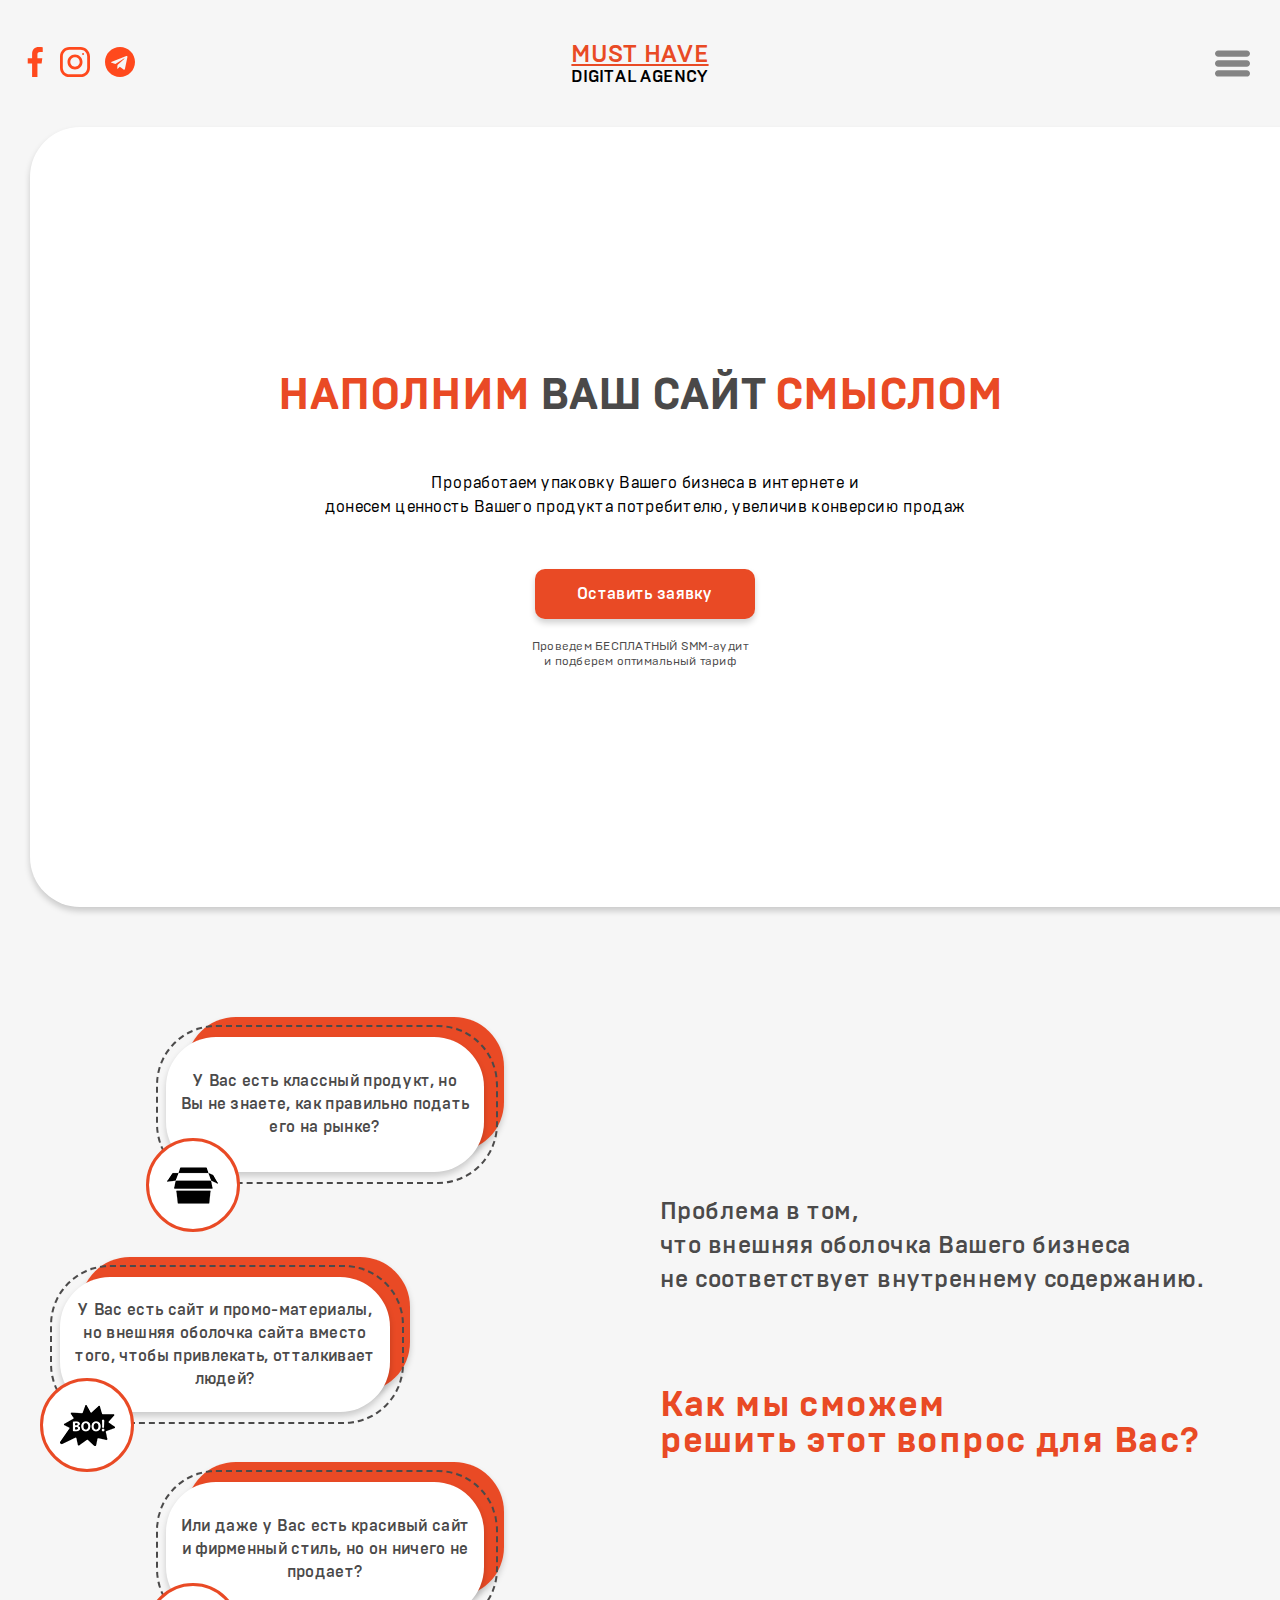
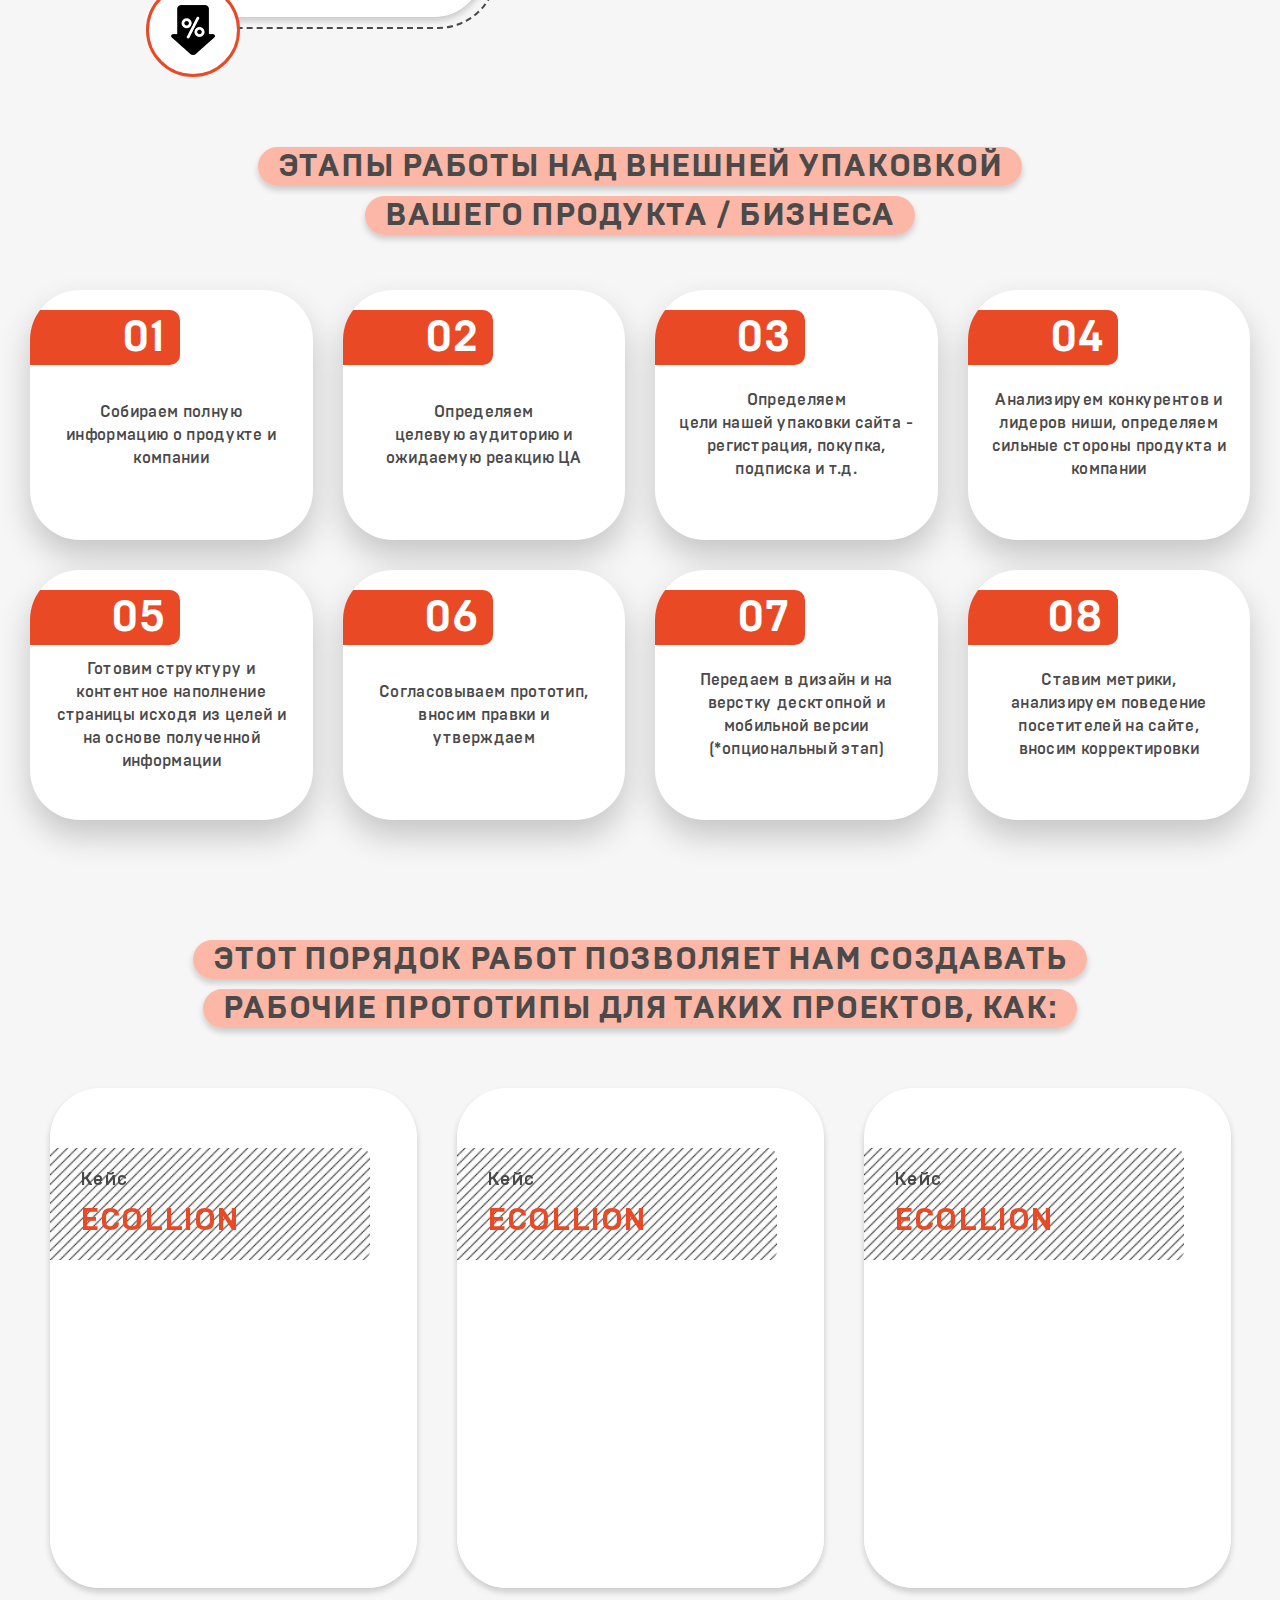
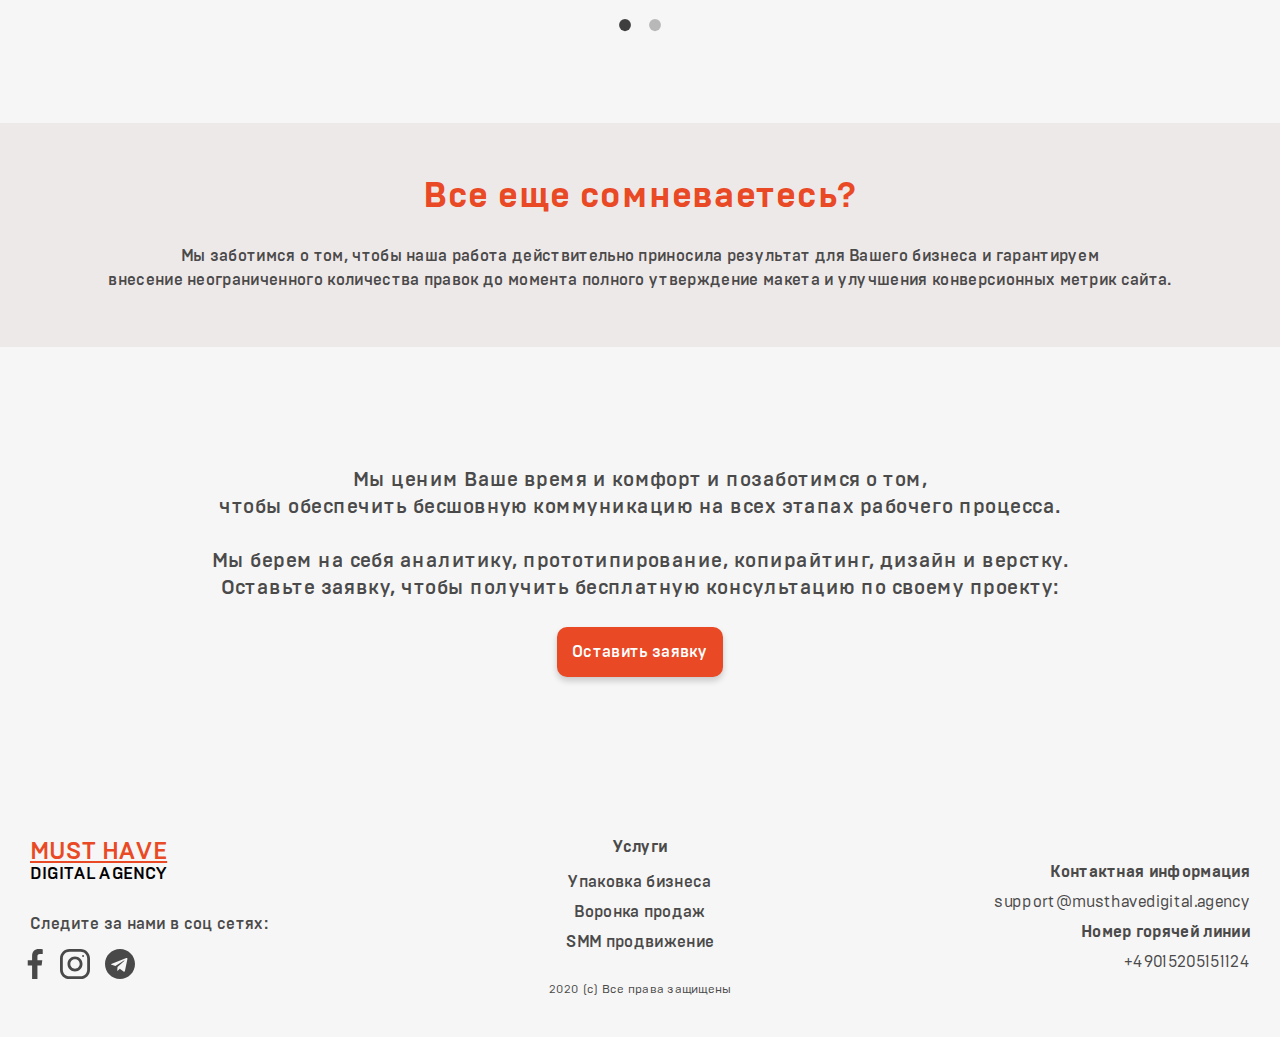
==== prot.html @ 531bf3a1 "90%" ====
<!DOCTYPE html>
<html>
    <head>
        <meta charset="utf-8">
        <meta http-equiv="X-UA-Compatible" content="IE=edge">
        <title></title>
        <meta name="description" content="">
        <meta name="viewport" content="width=device-width, initial-scale=1">
        <link rel="stylesheet" href="css/slick.css">
        <link rel="stylesheet" href="css/slick-theme.css">
        <link rel="stylesheet" href="css/magnific-popup.css">
        <link rel="stylesheet" href="css/main.css">
    </head>
    <body>
        <div class="wrapper">
            <header class="padding">
                <div class="container">
                    <div class="header_container">
                        <div class="header_social_box">
                            <a href="#">
                                <?xml version="1.0"?>
                                <svg xmlns="http://www.w3.org/2000/svg" id="Bold" enable-background="new 0 0 24 24" height="512px" viewBox="0 0 24 24" width="512px" class=""><g><path d="m15.997 3.985h2.191v-3.816c-.378-.052-1.678-.169-3.192-.169-3.159 0-5.323 1.987-5.323 5.639v3.361h-3.486v4.266h3.486v10.734h4.274v-10.733h3.345l.531-4.266h-3.877v-2.939c.001-1.233.333-2.077 2.051-2.077z" data-original="#000000" class="active-path" data-old_color="#000000" fill="#FF491D"/></g> </svg>
                            </a>
                            <a href="#">
                                <?xml version="1.0"?>
                                <svg xmlns="http://www.w3.org/2000/svg" xmlns:xlink="http://www.w3.org/1999/xlink" version="1.1" id="Capa_1" x="0px" y="0px" viewBox="0 0 512 512" style="enable-background:new 0 0 512 512;" xml:space="preserve" width="512px" height="512px"><g><g>
                                    <g>
                                        <path d="M352,0H160C71.648,0,0,71.648,0,160v192c0,88.352,71.648,160,160,160h192c88.352,0,160-71.648,160-160V160    C512,71.648,440.352,0,352,0z M464,352c0,61.76-50.24,112-112,112H160c-61.76,0-112-50.24-112-112V160C48,98.24,98.24,48,160,48    h192c61.76,0,112,50.24,112,112V352z" data-original="#000000" class="active-path" data-old_color="#000000" fill="#FF491D"/>
                                    </g>
                                </g><g>
                                    <g>
                                        <path d="M256,128c-70.688,0-128,57.312-128,128s57.312,128,128,128s128-57.312,128-128S326.688,128,256,128z M256,336    c-44.096,0-80-35.904-80-80c0-44.128,35.904-80,80-80s80,35.872,80,80C336,300.096,300.096,336,256,336z" data-original="#000000" class="active-path" data-old_color="#000000" fill="#FF491D"/>
                                    </g>
                                </g><g>
                                    <g>
                                        <circle cx="393.6" cy="118.4" r="17.056" data-original="#000000" class="active-path" data-old_color="#000000" fill="#FF491D"/>
                                    </g>
                                </g></g> </svg>
                            </a>
                            <a href="#">
                                <?xml version="1.0"?>
                                <svg xmlns="http://www.w3.org/2000/svg" id="Bold" enable-background="new 0 0 24 24" height="512px" viewBox="0 0 24 24" width="512px"><g><path d="m12 24c6.629 0 12-5.371 12-12s-5.371-12-12-12-12 5.371-12 12 5.371 12 12 12zm-6.509-12.26 11.57-4.461c.537-.194 1.006.131.832.943l.001-.001-1.97 9.281c-.146.658-.537.818-1.084.508l-3-2.211-1.447 1.394c-.16.16-.295.295-.605.295l.213-3.053 5.56-5.023c.242-.213-.054-.333-.373-.121l-6.871 4.326-2.962-.924c-.643-.204-.657-.643.136-.953z" data-original="#000000" class="active-path" data-old_color="#000000" fill="#FF491D"/></g> </svg>
                            </a>
                        </div>
                        <div class="logo_box">
                            <p class="logo_text_top">must have</p>
                            <p class="logo_text_bottom">DIGITAL AGENCY</p>
                        </div>
                        <div class="header_btn_box">
                            <?xml version="1.0"?>
                            <svg xmlns="http://www.w3.org/2000/svg" id="Layer_1" enable-background="new 0 0 512 512" height="512px" viewBox="0 0 512 512" width="512px"><g><path d="m464.883 64.267h-417.766c-25.98 0-47.117 21.136-47.117 47.149 0 25.98 21.137 47.117 47.117 47.117h417.766c25.98 0 47.117-21.137 47.117-47.117 0-26.013-21.137-47.149-47.117-47.149z" data-original="#000000" class="active-path" data-old_color="#000000" fill="#848484"/><path d="m464.883 208.867h-417.766c-25.98 0-47.117 21.136-47.117 47.149 0 25.98 21.137 47.117 47.117 47.117h417.766c25.98 0 47.117-21.137 47.117-47.117 0-26.013-21.137-47.149-47.117-47.149z" data-original="#000000" class="active-path" data-old_color="#000000" fill="#848484"/><path d="m464.883 353.467h-417.766c-25.98 0-47.117 21.137-47.117 47.149 0 25.98 21.137 47.117 47.117 47.117h417.766c25.98 0 47.117-21.137 47.117-47.117 0-26.012-21.137-47.149-47.117-47.149z" data-original="#000000" class="active-path" data-old_color="#000000" fill="#848484"/></g> </svg>
                        </div>
                    </div>
                </div>
            </header>
            <main>
                <section class="main_section padding margin">
                    <div class="container">
                        <div class="main_section_container simple_main">
                            <div class="main_content">
                                <h1 class="main_title">
                                    <span>наполним</span> ваш сайт <span>смыслом</span>
                                </h1>
                                <p class="main_text">
                                    Проработаем упаковку Вашего бизнеса в интернете  и<br>
                                    донесем ценность Вашего продукта потребителю, увеличив конверсию продаж
                                </p>
                                <a href="#" class="btn_dark">Оставить заявку</a>
                                <p class="main_preview">
                                    Проведем БЕСПЛАТНЫЙ SMM-аудит<br>
                                    и подберем оптимальный тариф
                                </p>
                            </div>
                        </div>
                    </div>
                </section>
                <section class="protype_question padding margin">
                    <div class="container">
                        <div class="protype_question_container">
                            <div class="protype_question_wrap">
                                <div class="protype_question_box">
                                    <p class="protype_question_text">
                                        У Вас есть классный продукт, но<br>
                                        Вы не знаете, как правильно подать<br>
                                        его на рынке?
                                    </p>
                                    <span></span>
                                    <div class="protype_question_img">
                                        <p class="bg_box"></p>
                                    </div>
                                </div>
                                <div class="protype_question_box">
                                    <p class="protype_question_text">
                                        У Вас есть сайт и промо-материалы,<br>
                                        но внешняя оболочка сайта вместо<br>
                                        того, чтобы привлекать, отталкивает<br>
                                        людей?
                                    </p>
                                    <span></span>
                                    <div class="protype_question_img">
                                        <p class="bg_boo"></p>
                                    </div>
                                </div>
                                <div class="protype_question_box">
                                    <p class="protype_question_text">
                                        Или даже у Вас есть красивый сайт<br>
                                        и фирменный стиль, но он ничего не<br>
                                        продает?
                                    </p>
                                    <span></span>
                                    <div class="protype_question_img">
                                        <p class="bg_discount"></p>
                                    </div>
                                </div>
                            </div>
                            <div class="protype_question_info">
                                <p class="protype_question_text">
                                    Проблема в том,<br>
                                    что внешняя оболочка Вашего бизнеса<br>
                                    не соответствует внутреннему содержанию.
                                </p>
                                <h2 class="protype_question_title">
                                    Как мы сможем<br>
                                    решить этот вопрос для Вас?
                                </h2>
                            </div>
                        </div>
                    </div>
                </section>
                <section class="protype_stages padding margin">
                    <div class="container">
                        <div class="protype_stages_container">
                            <div class="title_box">
                                <h3 class="title_xl">Этапы работы над внешней упаковкой</h3>
                                <p class="title_xl">Вашего продукта / бизнеса</p>
                            </div>
                            <div class="protype_stages_wrap">
                                <div class="protype_stages_box">
                                    <div class="protype_num_box">
                                        <p class="protype_stages_num">01</p>
                                    </div>
                                    <p class="protype_stages_text">
                                        Собираем полную<br> информацию о продукте и<br> компании
                                    </p>
                                </div>
                                <div class="protype_stages_box">
                                    <div class="protype_num_box">
                                        <p class="protype_stages_num">02</p>
                                    </div>
                                    <p class="protype_stages_text">
                                        Определяем<br>
                                        целевую аудиторию и<br>
                                        ожидаемую реакцию ЦА
                                    </p>
                                </div>
                                <div class="protype_stages_box">
                                    <div class="protype_num_box">
                                        <p class="protype_stages_num">03</p>
                                    </div>
                                    <p class="protype_stages_text">
                                        Определяем<br>
                                        цели нашей упаковки сайта -<br>
                                        регистрация, покупка,<br>
                                        подписка и т.д.
                                    </p>
                                </div>
                                <div class="protype_stages_box">
                                    <div class="protype_num_box">
                                        <p class="protype_stages_num">04</p>
                                    </div>
                                    <p class="protype_stages_text">
                                        Анализируем конкурентов и<br> лидеров ниши, определяем<br> сильные стороны продукта и<br> компании
                                    </p>
                                </div>
                                <div class="protype_stages_box">
                                    <div class="protype_num_box">
                                        <p class="protype_stages_num">05</p>
                                    </div>
                                    <p class="protype_stages_text">
                                        Готовим структуру и<br> контентное наполнение<br> страницы исходя из целей и<br> на основе полученной<br> информации
                                    </p>
                                </div>
                                <div class="protype_stages_box">
                                    <div class="protype_num_box">
                                        <p class="protype_stages_num">06</p>
                                    </div>
                                    <p class="protype_stages_text">
                                        Согласовываем прототип,<br> вносим правки и<br> утверждаем 
                                    </p>
                                </div>
                                <div class="protype_stages_box">
                                    <div class="protype_num_box">
                                        <p class="protype_stages_num">07</p>
                                    </div>
                                    <p class="protype_stages_text">
                                        Передаем в дизайн и на<br> верстку десктопной и<br> мобильной версии<br> (*опциональный этап)
                                    </p>
                                </div>
                                <div class="protype_stages_box">
                                    <div class="protype_num_box">
                                        <p class="protype_stages_num">08</p>
                                    </div>
                                    <p class="protype_stages_text">
                                        Ставим метрики,<br> анализируем поведение<br> посетителей на сайте,<br> вносим корректировки
                                    </p>
                                </div>
                            </div>
                        </div>
                    </div>
                </section>
                <section class="protype_slider padding margin">
                    <div class="container">
                        <div class="title_box">
                            <h3 class="title_xl">Этот порядок работ позволяет нам создавать </h3>
                            <p class="title_xl">рабочие прототипы для таких проектов, как:</p>
                        </div>
                        <div class="protype_slider_wrap prot-slider slider">
                            <div>
                                <div class="protype_slider_box zoom-gallery">
                                    <div class="slider_box">
                                        <p class="slider_text">Кейс</p>
                                        <p class="slider_title">ECOLLION</p>
                                    </div>
                                    <div class="hide_photo">
                                        <a href="img/test-img.png">
                                            <img src="img/test-img.png" class="slider_img" alt="slider">
                                        </a>
                                        <a href="img/main.png">
                                            <img src="img/main.png" class="slider_img" alt="slider">
                                        </a>
                                    </div>
                                    <a href="img/slider-bg.png">
                                        <img src="img/slider-bg.png" class="slider_img" alt="slider">
                                    </a>
                                </div>
                            </div>
                            <div>
                                <div class="protype_slider_box zoom-gallery">
                                    <div class="slider_box">
                                        <p class="slider_text">Кейс</p>
                                        <p class="slider_title">ECOLLION</p>
                                    </div>
                                    <div class="hide_photo">
                                        <a href="img/test-img.png">
                                            <img src="img/test-img.png" class="slider_img" alt="slider">
                                        </a>
                                        <a href="img/main.png">
                                            <img src="img/main.png" class="slider_img" alt="slider">
                                        </a>
                                    </div>
                                    <a href="img/slider-bg.png">
                                        <img src="img/slider-bg.png" class="slider_img" alt="slider">
                                    </a>
                                </div>
                            </div>
                            <div>
                                <div class="protype_slider_box zoom-gallery">
                                    <div class="slider_box">
                                        <p class="slider_text">Кейс</p>
                                        <p class="slider_title">ECOLLION</p>
                                    </div>
                                    <div class="hide_photo">
                                        <a href="img/test-img.png">
                                            <img src="img/test-img.png" class="slider_img" alt="slider">
                                        </a>
                                        <a href="img/main.png">
                                            <img src="img/main.png" class="slider_img" alt="slider">
                                        </a>
                                    </div>
                                    <a href="img/slider-bg.png">
                                        <img src="img/slider-bg.png" class="slider_img" alt="slider">
                                    </a>
                                </div>
                            </div>
                            <div>
                                <div class="protype_slider_box zoom-gallery">
                                    <div class="slider_box">
                                        <p class="slider_text">Кейс</p>
                                        <p class="slider_title">ECOLLION</p>
                                    </div>
                                    <div class="hide_photo">
                                        <a href="img/test-img.png">
                                            <img src="img/test-img.png" class="slider_img" alt="slider">
                                        </a>
                                        <a href="img/main.png">
                                            <img src="img/main.png" class="slider_img" alt="slider">
                                        </a>
                                    </div>
                                    <a href="img/slider-bg.png">
                                        <img src="img/slider-bg.png" class="slider_img" alt="slider">
                                    </a>
                                </div>
                            </div>
                            <div>
                                <div class="protype_slider_box zoom-gallery">
                                    <div class="slider_box">
                                        <p class="slider_text">Кейс</p>
                                        <p class="slider_title">ECOLLION</p>
                                    </div>
                                    <div class="hide_photo">
                                        <a href="img/test-img.png">
                                            <img src="img/test-img.png" class="slider_img" alt="slider">
                                        </a>
                                        <a href="img/main.png">
                                            <img src="img/main.png" class="slider_img" alt="slider">
                                        </a>
                                    </div>
                                    <a href="img/slider-bg.png">
                                        <img src="img/slider-bg.png" class="slider_img" alt="slider">
                                    </a>
                                </div>
                            </div>
                        </div>
                    </div>
                </section>
                <section class="protype_first padding margin">
                    <div class="container">
                        <div class="protype_first_container">
                            <h3 class="protype_first_title">Все еще сомневаетесь?</h3>
                            <p class="protype_first_text">
                                Мы заботимся о том, чтобы наша работа действительно приносила результат для Вашего бизнеса и гарантируем<br> 
                                внесение неограниченного количества правок до момента полного утверждение макета и улучшения конверсионных метрик сайта.
                            </p>
                        </div>
                    </div>
                </section>
                <div class="protype_doubt padding margin">
                    <div class="container">
                        <div class="protype_doubt_container">
                            <p class="protype_doubt_text">
                                Мы ценим Ваше время и комфорт  и позаботимся о том,<br>
                                чтобы обеспечить бесшовную коммуникацию на всех этапах рабочего процесса. 
                                <br><br>
                                Мы берем на себя аналитику, прототипирование, копирайтинг, дизайн и верстку.<br> 
                                Оставьте заявку, чтобы получить бесплатную консультацию по своему проекту:
                            </p>
                            <a href="#" class="btn_dark">Оставить заявку</a>
                        </div>
                    </div>
                </div>
            </main>
            <footer class="padding">
                <div class="container">
                    <div class="footer_container">
                        <div class="footer_box_logo">
                            <div class="logo_box">
                                <p class="logo_text_top">must have</p>
                                <p class="logo_text_bottom">DIGITAL AGENCY</p>
                            </div>
                            <div class="logo_social_box">
                                <p class="social_title">Следите за нами в соц сетях:</p>
                                <div class="social_box">
                                    <a href="#">
                                        <?xml version="1.0"?>
                                        <svg xmlns="http://www.w3.org/2000/svg" id="Bold" enable-background="new 0 0 24 24" height="512px" viewBox="0 0 24 24" width="512px"><g><path d="m15.997 3.985h2.191v-3.816c-.378-.052-1.678-.169-3.192-.169-3.159 0-5.323 1.987-5.323 5.639v3.361h-3.486v4.266h3.486v10.734h4.274v-10.733h3.345l.531-4.266h-3.877v-2.939c.001-1.233.333-2.077 2.051-2.077z" data-original="#000000" class="active-path" data-old_color="#000000" fill="#4A4949"/></g> </svg>
                                    </a>
                                    <a href="#">
                                        <?xml version="1.0"?>
                                        <svg xmlns="http://www.w3.org/2000/svg" xmlns:xlink="http://www.w3.org/1999/xlink" version="1.1" id="Capa_1" x="0px" y="0px" viewBox="0 0 512 512" style="enable-background:new 0 0 512 512;" xml:space="preserve" width="512px" height="512px"><g><g>
                                            <g>
                                                <path d="M352,0H160C71.648,0,0,71.648,0,160v192c0,88.352,71.648,160,160,160h192c88.352,0,160-71.648,160-160V160    C512,71.648,440.352,0,352,0z M464,352c0,61.76-50.24,112-112,112H160c-61.76,0-112-50.24-112-112V160C48,98.24,98.24,48,160,48    h192c61.76,0,112,50.24,112,112V352z" data-original="#000000" class="active-path" data-old_color="#000000" fill="#4A4949"/>
                                            </g>
                                        </g><g>
                                            <g>
                                                <path d="M256,128c-70.688,0-128,57.312-128,128s57.312,128,128,128s128-57.312,128-128S326.688,128,256,128z M256,336    c-44.096,0-80-35.904-80-80c0-44.128,35.904-80,80-80s80,35.872,80,80C336,300.096,300.096,336,256,336z" data-original="#000000" class="active-path" data-old_color="#000000" fill="#4A4949"/>
                                            </g>
                                        </g><g>
                                            <g>
                                                <circle cx="393.6" cy="118.4" r="17.056" data-original="#000000" class="active-path" data-old_color="#000000" fill="#4A4949"/>
                                            </g>
                                        </g></g> </svg>
                                    </a>
                                    <a href="#">
                                        <?xml version="1.0"?>
                                        <svg xmlns="http://www.w3.org/2000/svg" id="Bold" enable-background="new 0 0 24 24" height="512px" viewBox="0 0 24 24" width="512px"><g><path d="m12 24c6.629 0 12-5.371 12-12s-5.371-12-12-12-12 5.371-12 12 5.371 12 12 12zm-6.509-12.26 11.57-4.461c.537-.194 1.006.131.832.943l.001-.001-1.97 9.281c-.146.658-.537.818-1.084.508l-3-2.211-1.447 1.394c-.16.16-.295.295-.605.295l.213-3.053 5.56-5.023c.242-.213-.054-.333-.373-.121l-6.871 4.326-2.962-.924c-.643-.204-.657-.643.136-.953z" data-original="#000000" class="active-path" data-old_color="#000000" fill="#4A4949"/></g> </svg>
                                    </a>
                                </div>
                            </div>
                        </div>
                        <div class="footer_box_nav">
                            <p class="nav_title">Услуги</p>
                            <ul>
                                <li>
                                    <a href="#">Упаковка бизнеса</a>
                                </li>
                                <li>
                                    <a href="#">Воронка продаж</a>
                                </li>
                                <li>
                                    <a href="#">SMM продвижение</a>
                                </li>
                            </ul>
                            <p class="copytight">2020 (с) Все права защищены</p>
                        </div>
                        <div class="footer_feedback_box">
                            <p class="feedback_title">Контактная информация</p>
                            <a href="mailto:support@musthavedigital.agency" class="feedback_link">support@musthavedigital.agency</a>
                            <p class="feedback_title">Номер горячей линии</p>
                            <a href="tell:+49015205151124" class="feedback_link">+49015205151124</a>
                        </div>
                    </div>
                </div>
            </footer>
        </div>
        <script src="js/libs/jquery-3.5.1.min.js"></script>
        <script src="js/libs/magnific-popup.min.js"></script>
        <script src="js/libs/slick.min.js"></script>
        <script src="js/common.js"></script>
        <script>
            $('.prot-slider').slick({
                dots: true,
                arrows: false,
                infinite: false,
                speed: 650,
                slidesToShow: 3,
                slidesToScroll: 2,
                responsive: [
                    {
                        breakpoint: 1024,
                        settings: {
                            slidesToShow: 2,
                            slidesToScroll: 1
                        }
                    },
                    {
                        breakpoint: 576,
                        settings: {
                            infinite: true,
                            slidesToShow: 1,
                            slidesToScroll: 1
                        }
                    }
                ]
            });
            $('.zoom-gallery').magnificPopup({
                delegate: 'a',
                type: 'image',
                closeOnContentClick: false,
                closeBtnInside: false,
                mainClass: 'mfp-with-zoom mfp-img-mobile',
                image: {
                    verticalFit: true,
                },
                gallery: {
                    enabled: true
                },
                zoom: {
                    enabled: true,
                    duration: 300,
                    opener: function(element) {
                        return element.find('img');
                    }
                }
            });
        </script>
    </body>
</html>
---- css/main.css ----
.header_container {
  display: grid;
  grid-template-columns: repeat(3, 1fr);
  grid-gap: 10px;
  padding: 40px 0; }
  @media (max-width: 760px) {
    .header_container {
      display: -webkit-box;
      display: -webkit-flex;
      display: -ms-flexbox;
      display: flex;
      -webkit-box-align: center;
      -webkit-align-items: center;
          -ms-flex-align: center;
              align-items: center;
      -webkit-box-pack: justify;
      -webkit-justify-content: space-between;
          -ms-flex-pack: justify;
              justify-content: space-between;
      padding: 20px 0; } }
  .header_container .logo_box {
    display: -webkit-box;
    display: -webkit-flex;
    display: -ms-flexbox;
    display: flex;
    -webkit-box-align: center;
    -webkit-align-items: center;
        -ms-flex-align: center;
            align-items: center;
    -webkit-box-pack: center;
    -webkit-justify-content: center;
        -ms-flex-pack: center;
            justify-content: center;
    -webkit-box-orient: vertical;
    -webkit-box-direction: normal;
    -webkit-flex-direction: column;
        -ms-flex-direction: column;
            flex-direction: column; }
  .header_container .header_btn_box {
    display: -webkit-box;
    display: -webkit-flex;
    display: -ms-flexbox;
    display: flex;
    -webkit-box-align: center;
    -webkit-align-items: center;
        -ms-flex-align: center;
            align-items: center;
    -webkit-box-pack: end;
    -webkit-justify-content: flex-end;
        -ms-flex-pack: end;
            justify-content: flex-end; }

.header_social_box {
  display: -webkit-box;
  display: -webkit-flex;
  display: -ms-flexbox;
  display: flex;
  -webkit-box-align: center;
  -webkit-align-items: center;
      -ms-flex-align: center;
          align-items: center;
  position: relative;
  left: -10px; }
  @media (max-width: 760px) {
    .header_social_box {
      display: none; } }
  .header_social_box a {
    display: block;
    margin-right: 10px;
    position: relative; }
    .header_social_box a svg {
      height: 30px;
      width: auto;
      -webkit-transition: .3s;
      -o-transition: .3s;
      transition: .3s; }
      @media (max-width: 576px) {
        .header_social_box a svg {
          height: 28px; } }
    .header_social_box a:hover .active-icon {
      opacity: 1;
      z-index: 9; }
    .header_social_box a:hover .disabled-icon {
      opacity: 0; }
  .header_social_box .active-icon {
    opacity: 0;
    position: absolute;
    left: 0;
    -webkit-transition: .3s;
    -o-transition: .3s;
    transition: .3s; }
  .header_social_box .disabled-icon {
    opacity: 1;
    -webkit-transition: .3s;
    -o-transition: .3s;
    transition: .3s; }
  .header_social_box a:nth-child(2) {
    margin-right: 15px; }

.header_btn_box {
  cursor: pointer; }
  .header_btn_box svg {
    height: 35px;
    width: 35px; }

.main_section_container {
  display: -webkit-box;
  display: -webkit-flex;
  display: -ms-flexbox;
  display: flex;
  -webkit-box-align: start;
  -webkit-align-items: flex-start;
      -ms-flex-align: start;
          align-items: flex-start;
  -webkit-box-pack: center;
  -webkit-justify-content: center;
      -ms-flex-pack: center;
          justify-content: center;
  -webkit-box-orient: vertical;
  -webkit-box-direction: normal;
  -webkit-flex-direction: column;
      -ms-flex-direction: column;
          flex-direction: column;
  min-height: 580px;
  padding: 100px;
  position: relative; }
  @media (max-width: 990px) {
    .main_section_container {
      padding: 30px;
      min-height: 400px; } }
  @media (max-width: 576px) {
    .main_section_container {
      padding: 10px 0;
      min-height: 375px; } }
  .main_section_container::before {
    content: '';
    background: #fff;
    -webkit-box-shadow: 0 4px 6px rgba(0, 0, 0, 0.18);
            box-shadow: 0 4px 6px rgba(0, 0, 0, 0.18);
    width: 300%;
    right: -200%;
    height: 100%;
    top: 0;
    border-radius: 50px 0 0 50px;
    bottom: 0;
    display: block;
    position: absolute; }
    @media (max-width: 576px) {
      .main_section_container::before {
        right: -100%; } }
  .main_section_container .main_img {
    position: absolute;
    right: 0;
    z-index: 8;
    opacity: .55;
    max-width: 100%;
    height: auto; }
    @media (max-width: 990px) {
      .main_section_container .main_img {
        height: 350px;
        bottom: 0; } }
    @media (max-width: 576px) {
      .main_section_container .main_img {
        height: 250px; } }
    @media (max-width: 400px) {
      .main_section_container .main_img {
        height: 200px;
        bottom: 0; } }

.main_content {
  max-width: 580px;
  position: relative;
  z-index: 9; }
  .main_content .main_title {
    color: #4a4949;
    text-transform: uppercase;
    font: 4rem/64px "Bold";
    margin-bottom: 30px; }
    @media (max-width: 990px) {
      .main_content .main_title {
        font: 2.5rem/40px "Bold";
        margin-bottom: 20px; } }
    @media (max-width: 400px) {
      .main_content .main_title {
        font: 2rem/40px "Bold"; } }
    @media (max-width: 355px) {
      .main_content .main_title {
        font: 1.5rem/30px "Bold";
        margin-bottom: 10px; } }
    .main_content .main_title span {
      display: block;
      color: #e94a25; }
  .main_content .main_text {
    position: relative;
    left: 5px;
    font: 1rem/24px "Regular";
    letter-spacing: .32px;
    margin-bottom: 25px; }
    @media (max-width: 990px) {
      .main_content .main_text {
        font: .95rem/22px "Regular";
        margin-bottom: 20px; } }
    @media (max-width: 400px) {
      .main_content .main_text {
        font: .9rem/22px "Regular";
        margin-bottom: 20px;
        left: 0; } }
  .main_content .btn_dark {
    position: relative;
    left: 5px;
    display: inline-block; }
    @media (max-width: 400px) {
      .main_content .btn_dark {
        left: 0; } }

.simple_main {
  display: -webkit-box;
  display: -webkit-flex;
  display: -ms-flexbox;
  display: flex;
  -webkit-box-align: center;
  -webkit-align-items: center;
      -ms-flex-align: center;
          align-items: center;
  -webkit-box-pack: center;
  -webkit-justify-content: center;
      -ms-flex-pack: center;
          justify-content: center;
  -webkit-box-orient: vertical;
  -webkit-box-direction: normal;
  -webkit-flex-direction: column;
      -ms-flex-direction: column;
          flex-direction: column; }
  @media (max-width: 576px) {
    .simple_main {
      padding: 30px 0; } }
  .simple_main .main_title {
    text-align: center;
    font: 2.75rem/60px "Bold";
    max-width: 785px;
    margin: 0 auto;
    margin-bottom: 45px; }
    @media (max-width: 990px) {
      .simple_main .main_title {
        font: 2rem/40px "Bold";
        margin-bottom: 20px; } }
    @media (max-width: 400px) {
      .simple_main .main_title {
        font: 1.25rem/34px "Bold";
        margin-bottom: 15px; } }
    @media (max-width: 355px) {
      .simple_main .main_title {
        font: 1.125rem/30px "Bold";
        margin-bottom: 10px; } }
    .simple_main .main_title span {
      display: inline; }
  .simple_main .main_text {
    text-align: center;
    max-width: 650px;
    margin: 0 auto;
    margin-bottom: 50px; }
    @media (max-width: 990px) {
      .simple_main .main_text {
        margin-bottom: 25px; } }
  .simple_main .main_content {
    max-width: 100%; }
  .simple_main .btn_dark {
    display: -webkit-box;
    display: -webkit-flex;
    display: -ms-flexbox;
    display: flex;
    -webkit-box-align: center;
    -webkit-align-items: center;
        -ms-flex-align: center;
            align-items: center;
    -webkit-box-pack: center;
    -webkit-justify-content: center;
        -ms-flex-pack: center;
            justify-content: center;
    width: 190px;
    margin: 0 auto;
    margin-bottom: 20px; }
    @media (max-width: 400px) {
      .simple_main .btn_dark {
        width: 100%; } }
  .simple_main .main_preview {
    color: #4b4a4a;
    letter-spacing: .24px;
    font: .75rem "Regular";
    margin: 0 auto;
    text-align: center; }

.services_container .title_sm {
  color: #e94a25;
  text-align: center;
  text-transform: uppercase;
  letter-spacing: .48px;
  font: 1.25rem "Medium";
  margin-bottom: 50px; }
  @media (max-width: 990px) {
    .services_container .title_sm {
      margin-bottom: 25px;
      font: 1.125rem "Medium"; } }

.services_wrap {
  display: grid;
  grid-template-columns: 1fr;
  grid-gap: 80px; }
  @media (max-width: 990px) {
    .services_wrap {
      grid-gap: 30px; } }
  .services_wrap .services_box:first-child .services_img img {
    left: -265px; }
    @media (max-width: 1200px) {
      .services_wrap .services_box:first-child .services_img img {
        left: -460px; } }
    @media (max-width: 990px) {
      .services_wrap .services_box:first-child .services_img img {
        left: 0; } }
  .services_wrap .services_box:nth-child(2) .services_img img {
    right: -265px; }
    @media (max-width: 1200px) {
      .services_wrap .services_box:nth-child(2) .services_img img {
        right: -500px; } }
    @media (max-width: 990px) {
      .services_wrap .services_box:nth-child(2) .services_img img {
        right: 0; } }
  .services_wrap .services_box:last-child .services_img img {
    left: -265px; }
    @media (max-width: 1200px) {
      .services_wrap .services_box:last-child .services_img img {
        left: -500px; } }
    @media (max-width: 990px) {
      .services_wrap .services_box:last-child .services_img img {
        left: 0; } }

.services_box {
  display: -webkit-box;
  display: -webkit-flex;
  display: -ms-flexbox;
  display: flex;
  -webkit-box-align: center;
  -webkit-align-items: center;
      -ms-flex-align: center;
          align-items: center;
  -webkit-box-pack: justify;
  -webkit-justify-content: space-between;
      -ms-flex-pack: justify;
          justify-content: space-between; }
  @media (max-width: 990px) {
    .services_box {
      -webkit-box-orient: vertical;
      -webkit-box-direction: normal;
      -webkit-flex-direction: column;
          -ms-flex-direction: column;
              flex-direction: column; } }
  .services_box .services_img {
    position: relative;
    height: 370px;
    width: 500px; }
    @media (max-width: 1200px) {
      .services_box .services_img {
        width: 600px; } }
    @media (max-width: 990px) {
      .services_box .services_img {
        display: none; } }
    .services_box .services_img img {
      width: 765px;
      height: 370px;
      position: absolute;
      -o-object-fit: contain;
         object-fit: contain; }
      @media (max-width: 1200px) {
        .services_box .services_img img {
          width: 700px;
          height: 340px; } }

.services_info_box {
  width: 570px;
  background: #fff;
  border-radius: 50px;
  -webkit-box-shadow: 0 4px 6px rgba(0, 0, 0, 0.18);
          box-shadow: 0 4px 6px rgba(0, 0, 0, 0.18);
  padding: 40px;
  display: -webkit-box;
  display: -webkit-flex;
  display: -ms-flexbox;
  display: flex;
  position: relative;
  z-index: 9;
  -webkit-box-orient: vertical;
  -webkit-box-direction: normal;
  -webkit-flex-direction: column;
      -ms-flex-direction: column;
          flex-direction: column; }
  @media (max-width: 990px) {
    .services_info_box {
      grid-gap: 30px;
      border-radius: 40px; } }
  @media (max-width: 576px) {
    .services_info_box {
      border-radius: 25px; } }
  @media (max-width: 1200px) {
    .services_info_box {
      padding: 20px;
      width: auto; } }
  @media (max-width: 576px) {
    .services_info_box {
      padding: 15px; } }
  .services_info_box .services_title {
    margin-bottom: 20px;
    font: 1.5rem/36px "Bold";
    letter-spacing: .48px;
    color: #e94a25; }
    @media (max-width: 990px) {
      .services_info_box .services_title {
        margin-bottom: 15px; } }
    @media (max-width: 768px) {
      .services_info_box .services_title {
        font: 1.25rem/30px "Bold";
        margin-bottom: 10px; } }
    @media (max-width: 576px) {
      .services_info_box .services_title br {
        display: none; } }
  .services_info_box .services_text {
    font: 1rem/24px "Regular";
    letter-spacing: .32px;
    color: #5d5858;
    margin-bottom: 20px; }
    @media (max-width: 990px) {
      .services_info_box .services_text {
        margin-bottom: 15px; } }
    @media (max-width: 768px) {
      .services_info_box .services_text {
        font: .95rem/22px "Regular";
        margin-bottom: 10px; } }
  .services_info_box .services_link {
    font: 1.2rem "Medium";
    text-align: right;
    letter-spacing: .4px;
    color: #e94a25;
    position: relative;
    display: inline-block;
    margin-left: auto; }
    @media (max-width: 990px) {
      .services_info_box .services_link {
        margin-bottom: 15px; } }
    @media (max-width: 768px) {
      .services_info_box .services_link {
        font: 1rem "Medium"; } }
    .services_info_box .services_link:hover::before {
      width: 100%; }
    .services_info_box .services_link::before {
      content: '';
      height: 1px;
      width: 0;
      display: block;
      position: absolute;
      bottom: -5px;
      right: 0;
      -webkit-transition: .3s;
      -o-transition: .3s;
      transition: .3s;
      background: #e94a25; }

.about {
  background: #fff; }
  .about .container {
    padding: 100px 0; }
    @media (max-width: 1280px) {
      .about .container {
        padding: 80px 0; } }
    @media (max-width: 990px) {
      .about .container {
        padding: 40px 0; } }

.about_wrapper {
  background: url(../img/about/map.png) no-repeat center center/contain;
  height: 550px;
  margin-top: 50px;
  display: -webkit-box;
  display: -webkit-flex;
  display: -ms-flexbox;
  display: flex;
  -webkit-box-align: center;
  -webkit-align-items: center;
      -ms-flex-align: center;
          align-items: center;
  -webkit-box-pack: justify;
  -webkit-justify-content: space-between;
      -ms-flex-pack: justify;
          justify-content: space-between; }
  @media (max-width: 1200px) {
    .about_wrapper {
      -webkit-flex-wrap: wrap;
          -ms-flex-wrap: wrap;
              flex-wrap: wrap;
      height: auto;
      -webkit-box-pack: center;
      -webkit-justify-content: center;
          -ms-flex-pack: center;
              justify-content: center; } }
  @media (max-width: 990px) {
    .about_wrapper {
      display: -webkit-box;
      display: -webkit-flex;
      display: -ms-flexbox;
      display: flex;
      -webkit-box-orient: vertical;
      -webkit-box-direction: normal;
      -webkit-flex-direction: column;
          -ms-flex-direction: column;
              flex-direction: column;
      -webkit-box-align: center;
      -webkit-align-items: center;
          -ms-flex-align: center;
              align-items: center;
      -webkit-box-pack: center;
      -webkit-justify-content: center;
          -ms-flex-pack: center;
              justify-content: center; } }
  @media (max-width: 770px) {
    .about_wrapper {
      background: none;
      margin-top: 50px; } }
  .about_wrapper .about_box {
    background: #fff;
    border-radius: 50%;
    margin: 0 60px;
    position: relative;
    width: 300px;
    height: 300px;
    padding: 15px;
    -webkit-box-shadow: 0 16px 29px 4px rgba(0, 0, 0, 0.2);
            box-shadow: 0 16px 29px 4px rgba(0, 0, 0, 0.2); }
    @media (max-width: 1366px) {
      .about_wrapper .about_box {
        width: 280px;
        height: 280px;
        margin: 0 40px; } }
    @media (max-width: 1200px) {
      .about_wrapper .about_box {
        margin: 25px 60px; } }
    @media (max-width: 990px) {
      .about_wrapper .about_box {
        margin: 0; } }
    @media (max-width: 576px) {
      .about_wrapper .about_box {
        padding: 10px;
        height: 260px;
        width: 260px; } }
    .about_wrapper .about_box::before {
      content: '';
      height: 100%;
      position: absolute;
      width: 100%;
      left: -15px;
      top: -15px;
      padding: 15px;
      border-radius: 50%;
      display: block;
      border: 2px dashed #000; }
      @media (max-width: 576px) {
        .about_wrapper .about_box::before {
          padding: 10px;
          left: -10px;
          top: -10px; } }
    .about_wrapper .about_box .about_box_wrap {
      border-radius: 50%;
      border: 1px solid #e94a25;
      height: 100%;
      display: -webkit-box;
      display: -webkit-flex;
      display: -ms-flexbox;
      display: flex;
      -webkit-box-orient: vertical;
      -webkit-box-direction: normal;
      -webkit-flex-direction: column;
          -ms-flex-direction: column;
              flex-direction: column;
      -webkit-box-align: center;
      -webkit-align-items: center;
          -ms-flex-align: center;
              align-items: center;
      -webkit-box-pack: center;
      -webkit-justify-content: center;
          -ms-flex-pack: center;
              justify-content: center; }
    .about_wrapper .about_box p {
      text-align: center; }
    .about_wrapper .about_box .about_title {
      text-transform: uppercase;
      color: #e94a25;
      font: 1.2rem/30px "Medium";
      letter-spacing: .4px;
      margin-bottom: 15px; }
      @media (max-width: 1280px) {
        .about_wrapper .about_box .about_title {
          margin-bottom: 10px;
          font: 1.1rem/24px "Medium"; } }
      @media (max-width: 576px) {
        .about_wrapper .about_box .about_title {
          margin-top: -20px; } }
    .about_wrapper .about_box .about_text {
      font: 1rem/24px "Regular";
      color: #4b4a4a;
      letter-spacing: .32px; }
      @media (max-width: 1280px) {
        .about_wrapper .about_box .about_text {
          font: .95rem/20px "Regular"; } }
    .about_wrapper .about_box .about_img {
      position: absolute;
      height: 100px;
      width: 100px;
      display: -webkit-box;
      display: -webkit-flex;
      display: -ms-flexbox;
      display: flex;
      -webkit-box-align: center;
      -webkit-align-items: center;
          -ms-flex-align: center;
              align-items: center;
      -webkit-box-pack: center;
      -webkit-justify-content: center;
          -ms-flex-pack: center;
              justify-content: center;
      border: 3px solid #ffffff;
      -webkit-box-shadow: 0 16px 29px 4px rgba(0, 0, 0, 0.2);
              box-shadow: 0 16px 29px 4px rgba(0, 0, 0, 0.2);
      background-color: #e94a25;
      border-radius: 50%;
      top: 35%;
      z-index: 9;
      right: -70px; }
      @media (max-width: 1280px) {
        .about_wrapper .about_box .about_img {
          height: 80px;
          width: 80px;
          right: -60px; } }
      @media (max-width: 576px) {
        .about_wrapper .about_box .about_img {
          height: 75px;
          width: 75px;
          right: -50px;
          top: 38%; } }
      @media (max-width: 420px) {
        .about_wrapper .about_box .about_img {
          top: 1%;
          right: -15px; } }
  .about_wrapper .about_box:first-child {
    margin-left: 0; }
    @media (max-width: 1200px) {
      .about_wrapper .about_box:first-child {
        margin-left: 60px; } }
    @media (max-width: 990px) {
      .about_wrapper .about_box:first-child {
        margin: 0; } }
  @media (max-width: 990px) {
    .about_wrapper .about_box:nth-child(2) {
      margin: 70px 0; } }
  .about_wrapper .about_box:last-child {
    margin-right: 45px; }
    @media (max-width: 1280px) {
      .about_wrapper .about_box:last-child {
        margin-right: 35px; } }
    @media (max-width: 1200px) {
      .about_wrapper .about_box:last-child {
        margin: 25px 60px; } }
    @media (max-width: 990px) {
      .about_wrapper .about_box:last-child {
        margin: 0; } }

.bg_creative_process {
  display: block;
  width: 49px;
  height: 49px;
  background: url("../img/about/about-sprite.png") -84px -10px; }

.bg_networking {
  display: block;
  width: 49px;
  height: 49px;
  background: url("../img/about/about-sprite.png") -10px -84px;
  position: relative;
  top: -2.5px;
  right: -1px; }

.bg_settings {
  display: block;
  width: 54px;
  height: 54px;
  background: url("../img/about/about-sprite.png") -10px -10px; }

.home_feedback .section_pretitle {
  max-width: 850px;
  margin: 0 auto;
  margin-bottom: 50px; }
  @media (max-width: 990px) {
    .home_feedback .section_pretitle {
      margin-bottom: 30px; } }
  @media (max-width: 576px) {
    .home_feedback .section_pretitle {
      margin-bottom: 25px; } }

.home_feedback .elipse {
  background: #e94a25;
  width: 600px;
  height: 600px;
  border-radius: 50%;
  right: -90px;
  position: absolute;
  top: -180px; }
  @media (max-width: 1280px) {
    .home_feedback .elipse {
      width: 500px;
      height: 500px; } }
  @media (max-width: 990px) {
    .home_feedback .elipse {
      width: 350px;
      height: 350px; } }

.home_feedback_wrap {
  padding: 75px 100px;
  display: grid;
  grid-template-columns: 380px 1fr;
  grid-gap: 80px;
  overflow: hidden;
  position: relative;
  background: #fff;
  border-radius: 50px;
  -webkit-box-shadow: 0 4px 6px rgba(0, 0, 0, 0.18);
          box-shadow: 0 4px 6px rgba(0, 0, 0, 0.18); }
  @media (max-width: 990px) {
    .home_feedback_wrap {
      grid-gap: 30px;
      border-radius: 40px; } }
  @media (max-width: 576px) {
    .home_feedback_wrap {
      border-radius: 25px; } }
  @media (max-width: 1280px) {
    .home_feedback_wrap {
      grid-gap: 50px;
      padding: 75px 80px; } }
  @media (max-width: 990px) {
    .home_feedback_wrap {
      grid-template-columns: 1fr;
      grid-gap: 30px;
      padding: 40px; } }
  @media (max-width: 768px) {
    .home_feedback_wrap {
      padding: 30px;
      grid-gap: 20px; } }
  @media (max-width: 576px) {
    .home_feedback_wrap {
      padding: 25px 20px; } }
  .home_feedback_wrap .form_btn_box {
    display: -webkit-box;
    display: -webkit-flex;
    display: -ms-flexbox;
    display: flex;
    -webkit-box-align: center;
    -webkit-align-items: center;
        -ms-flex-align: center;
            align-items: center;
    -webkit-box-pack: center;
    -webkit-justify-content: center;
        -ms-flex-pack: center;
            justify-content: center; }
    .home_feedback_wrap .form_btn_box button {
      padding: 18px 35px; }
  .home_feedback_wrap form {
    position: relative;
    z-index: 9; }
  .home_feedback_wrap .home_feedback_info {
    display: -webkit-box;
    display: -webkit-flex;
    display: -ms-flexbox;
    display: flex;
    -webkit-box-align: end;
    -webkit-align-items: flex-end;
        -ms-flex-align: end;
            align-items: flex-end;
    -webkit-box-pack: end;
    -webkit-justify-content: flex-end;
        -ms-flex-pack: end;
            justify-content: flex-end;
    height: 100%; }
  .home_feedback_wrap .feedback_info_text {
    letter-spacing: .4px;
    color: #4b4a4a;
    font: 1.2rem/30px "Regular";
    position: relative;
    right: -80px;
    z-index: 9; }
    @media (max-width: 1280px) {
      .home_feedback_wrap .feedback_info_text {
        right: 0;
        font: 1rem/22px "Regular"; } }
    @media (max-width: 990px) {
      .home_feedback_wrap .feedback_info_text {
        text-align: center; } }
    @media (max-width: 576px) {
      .home_feedback_wrap .feedback_info_text {
        font: .87rem/19px "Regular"; } }
    .home_feedback_wrap .feedback_info_text::before {
      content: url(../img/icon/arrow.png);
      position: absolute;
      left: -220px;
      bottom: -70px; }
      @media (max-width: 990px) {
        .home_feedback_wrap .feedback_info_text::before {
          display: none; } }

.instagram_home_container {
  display: grid;
  grid-template-columns: 1fr 470px;
  grid-gap: 50px; }
  @media (max-width: 990px) {
    .instagram_home_container {
      grid-gap: 30px; } }
  @media (max-width: 920px) {
    .instagram_home_container {
      grid-template-columns: 1fr; } }

.instagram_link_box {
  display: -webkit-box;
  display: -webkit-flex;
  display: -ms-flexbox;
  display: flex;
  -webkit-box-pack: center;
  -webkit-justify-content: center;
      -ms-flex-pack: center;
          justify-content: center;
  -webkit-box-orient: vertical;
  -webkit-box-direction: normal;
  -webkit-flex-direction: column;
      -ms-flex-direction: column;
          flex-direction: column;
  -webkit-box-align: start;
  -webkit-align-items: flex-start;
      -ms-flex-align: start;
          align-items: flex-start; }
  .instagram_link_box .instagram_title {
    color: #e94a25;
    margin-bottom: 60px;
    text-shadow: 0 4px 6px rgba(0, 0, 0, 0.18);
    letter-spacing: .48px;
    font: 1.5rem "Medium";
    position: relative; }
    @media (max-width: 990px) {
      .instagram_link_box .instagram_title {
        font-size: 1.2rem;
        margin-bottom: 40px; } }
    .instagram_link_box .instagram_title::after {
      content: '';
      width: 170px;
      position: absolute;
      bottom: -20px;
      display: block;
      height: 3px;
      -webkit-box-shadow: 0 4px 6px rgba(0, 0, 0, 0.18);
              box-shadow: 0 4px 6px rgba(0, 0, 0, 0.18);
      background: #999999; }
  .instagram_link_box .btn_wrap {
    width: 100%; }
    .instagram_link_box .btn_wrap .btn_red {
      padding: 14px 10px;
      color: #4b4a4a; }
      @media (max-width: 576px) {
        .instagram_link_box .btn_wrap .btn_red {
          font-size: .87rem;
          width: 280px;
          overflow: hidden;
          text-align: center;
          -o-text-overflow: ellipsis;
             text-overflow: ellipsis; } }

.instagram_post_box {
  display: grid;
  grid-template-columns: repeat(2, 1fr);
  grid-gap: 70px;
  padding: 50px 40px;
  background: #fff;
  border-radius: 50px;
  -webkit-box-shadow: 0 4px 6px rgba(0, 0, 0, 0.18);
          box-shadow: 0 4px 6px rgba(0, 0, 0, 0.18); }
  @media (max-width: 990px) {
    .instagram_post_box {
      grid-gap: 30px;
      border-radius: 40px; } }
  @media (max-width: 576px) {
    .instagram_post_box {
      border-radius: 25px; } }
  @media (max-width: 990px) {
    .instagram_post_box {
      padding: 30px;
      grid-gap: 30px; } }
  @media (max-width: 576px) {
    .instagram_post_box {
      grid-template-columns: 1fr;
      padding: 25px; } }
  .instagram_post_box a {
    width: 160px;
    height: 160px;
    display: -webkit-box;
    display: -webkit-flex;
    display: -ms-flexbox;
    display: flex;
    -webkit-box-align: center;
    -webkit-align-items: center;
        -ms-flex-align: center;
            align-items: center;
    -webkit-box-pack: center;
    -webkit-justify-content: center;
        -ms-flex-pack: center;
            justify-content: center;
    overflow: hidden; }
    @media (max-width: 990px) {
      .instagram_post_box a {
        width: 100%;
        height: 180px; } }
    @media (max-width: 920px) {
      .instagram_post_box a {
        height: 240px; } }
    .instagram_post_box a img {
      height: 100%;
      width: 100%;
      -o-object-fit: cover;
         object-fit: cover; }

.blog_section_container {
  background: #fff;
  position: relative;
  border-radius: 0 50px 50px 0;
  padding: 50px 35px; }
  @media (max-width: 990px) {
    .blog_section_container {
      padding: 30px; } }
  @media (max-width: 576px) {
    .blog_section_container {
      padding: 30px 0;
      border-radius: 0; } }
  .blog_section_container::before {
    content: '';
    background: #fff;
    width: 300%;
    left: -300%;
    height: 100%;
    top: 0;
    right: 0;
    bottom: 0;
    display: block;
    position: absolute; }
    @media (max-width: 576px) {
      .blog_section_container::before {
        left: -100%; } }

.blog_wrap {
  display: grid;
  grid-template-columns: repeat(2, 1fr);
  grid-gap: 70px 100px;
  margin-bottom: 70px;
  position: relative;
  z-index: 9; }
  @media (max-width: 1280px) {
    .blog_wrap {
      grid-gap: 50px;
      margin-bottom: 50px; } }
  @media (max-width: 990px) {
    .blog_wrap {
      grid-gap: 30px;
      margin-bottom: 45px; } }
  @media (max-width: 768px) {
    .blog_wrap {
      grid-template-columns: 1fr; } }

.blog_item_box {
  cursor: pointer;
  border-radius: 50px;
  -webkit-box-shadow: 0 4px 6px rgba(0, 0, 0, 0.18);
          box-shadow: 0 4px 6px rgba(0, 0, 0, 0.18);
  background: #f2f2f2;
  overflow: hidden; }
  @media (max-width: 990px) {
    .blog_item_box {
      border-radius: 35px; } }
  @media (max-width: 576px) {
    .blog_item_box {
      border-radius: 25px; } }
  .blog_item_box:hover img {
    -webkit-transform: scale(1.1);
        -ms-transform: scale(1.1);
            transform: scale(1.1); }
  .blog_item_box:hover .blog_item_title {
    text-decoration: underline; }
  .blog_item_box .blog_item_img {
    height: 275px;
    overflow: hidden; }
    @media (max-width: 576px) {
      .blog_item_box .blog_item_img {
        height: 220px; } }
    .blog_item_box .blog_item_img img {
      max-width: 100%;
      width: 100%;
      height: 100%;
      -webkit-transition: .4s;
      -o-transition: .4s;
      transition: .4s;
      -o-object-fit: cover;
         object-fit: cover; }

.blog_item_info {
  padding: 25px; }
  @media (max-width: 990px) {
    .blog_item_info {
      padding: 15px 20px; } }
  @media (max-width: 576px) {
    .blog_item_info {
      padding: 10px; } }
  .blog_item_info p, .blog_item_info a {
    display: block;
    color: #4b4a4a; }
  .blog_item_info .blog_item_title {
    font: 1.2rem/25px "Bold";
    letter-spacing: .4px;
    margin-bottom: 15px; }
    @media (max-width: 990px) {
      .blog_item_info .blog_item_title {
        margin-bottom: 10px;
        font: 1.1rem/23px "Bold"; } }
  .blog_item_info .blog_item_description {
    letter-spacing: .32px;
    font: 1rem/21px "Regular";
    margin-bottom: 15px; }
    @media (max-width: 990px) {
      .blog_item_info .blog_item_description {
        margin-bottom: 10px;
        font: .95rem/20px "Regular"; } }
  .blog_item_info .blog_item_data {
    font: .87rem "Medium";
    letter-spacing: .28px;
    margin-bottom: 10px; }

.smm_feedback .elipse {
  z-index: -1;
  left: -250px;
  top: -350px;
  right: auto; }
  @media (max-width: 990px) {
    .smm_feedback .elipse {
      left: -150px;
      top: -150px; } }

.smm_feedback .home_feedback_wrap {
  padding-top: 100px; }
  @media (max-width: 1200px) {
    .smm_feedback .home_feedback_wrap {
      padding: 75px 50px; } }
  @media (max-width: 768px) {
    .smm_feedback .home_feedback_wrap {
      padding: 30px; } }
  @media (max-width: 576px) {
    .smm_feedback .home_feedback_wrap {
      padding: 25px 20px; } }

.smm_feedback .home_feedback_info {
  display: -webkit-box;
  display: -webkit-flex;
  display: -ms-flexbox;
  display: flex;
  -webkit-box-orient: vertical;
  -webkit-box-direction: normal;
  -webkit-flex-direction: column;
      -ms-flex-direction: column;
          flex-direction: column;
  -webkit-box-pack: justify;
  -webkit-justify-content: space-between;
      -ms-flex-pack: justify;
          justify-content: space-between; }

.smm_feedback .smm_fedback_box {
  width: 100%;
  display: -webkit-box;
  display: -webkit-flex;
  display: -ms-flexbox;
  display: flex;
  -webkit-box-orient: vertical;
  -webkit-box-direction: normal;
  -webkit-flex-direction: column;
      -ms-flex-direction: column;
          flex-direction: column;
  -webkit-box-align: center;
  -webkit-align-items: center;
      -ms-flex-align: center;
          align-items: center;
  -webkit-box-pack: center;
  -webkit-justify-content: center;
      -ms-flex-pack: center;
          justify-content: center;
  position: relative;
  z-index: 9; }

.smm_feedback .smm_fedback_title {
  color: #e94a25;
  letter-spacing: .48px;
  text-align: center;
  font: 1.5rem/36px "Medium";
  margin-bottom: 30px;
  position: relative;
  z-index: 9; }
  @media (max-width: 1200px) {
    .smm_feedback .smm_fedback_title {
      font: 1.125rem/30px "Medium"; } }
  @media (max-width: 990px) {
    .smm_feedback .smm_fedback_title {
      margin-bottom: 15px; } }
  @media (max-width: 576px) {
    .smm_feedback .smm_fedback_title {
      font: 1rem/25px "Medium"; } }
  @media (max-width: 768px) {
    .smm_feedback .smm_fedback_title br {
      display: none; } }

.smm_feedback .smm_feedback_text {
  text-align: center;
  color: #4b4a4a;
  letter-spacing: .48px;
  text-align: center;
  position: relative;
  z-index: 9;
  font: 1.5rem/36px "Medium"; }
  @media (max-width: 1200px) {
    .smm_feedback .smm_feedback_text {
      font: 1.125rem/30px "Medium"; } }
  @media (max-width: 990px) {
    .smm_feedback .smm_feedback_text {
      margin-bottom: 30px; } }
  @media (max-width: 576px) {
    .smm_feedback .smm_feedback_text {
      margin-bottom: 15px;
      font: 1rem/25px "Medium"; } }
  @media (max-width: 768px) {
    .smm_feedback .smm_feedback_text br {
      display: none; } }

.smm_example_container .title_box {
  margin-bottom: 80px; }
  @media (max-width: 990px) {
    .smm_example_container .title_box {
      margin-bottom: 40px; } }

.smm_example_wrap {
  display: grid;
  grid-template-columns: 1fr 1fr;
  grid-gap: 20px; }
  @media (max-width: 990px) {
    .smm_example_wrap {
      grid-template-columns: 1fr; } }
  .smm_example_wrap .smm_img {
    height: 100%;
    width: 100%;
    cursor: pointer; }
  .smm_example_wrap img {
    max-width: 100%;
    height: auto; }
    @media (max-width: 990px) {
      .smm_example_wrap img {
        width: 100%; } }
  .smm_example_wrap .smm_example_box {
    display: grid;
    grid-template-columns: 1fr;
    grid-gap: 10px; }
    .smm_example_wrap .smm_example_box li {
      color: #4b4a4a;
      letter-spacing: .32px;
      font: 1rem "Medium";
      position: relative;
      padding-left: 35px; }
      @media (max-width: 576px) {
        .smm_example_wrap .smm_example_box li {
          font-size: .95rem; } }
      .smm_example_wrap .smm_example_box li::before {
        content: '';
        position: absolute;
        height: 17px;
        width: 17px;
        -webkit-box-shadow: 0 4px 6px rgba(0, 0, 0, 0.18);
                box-shadow: 0 4px 6px rgba(0, 0, 0, 0.18);
        background: #e94a25;
        left: 0;
        top: 2.5px;
        border-radius: 50%; }
        @media (max-width: 576px) {
          .smm_example_wrap .smm_example_box li::before {
            top: 1.5px; } }

.smm_tabs {
  background: #fff; }
  .smm_tabs .container {
    padding: 100px 0; }
    @media (max-width: 990px) {
      .smm_tabs .container {
        padding: 60px 0; } }
  @media (max-width: 1200px) {
    .smm_tabs .tabs {
      width: 100%; } }
  .smm_tabs .title_box {
    display: -webkit-box;
    display: -webkit-flex;
    display: -ms-flexbox;
    display: flex;
    -webkit-box-orient: vertical;
    -webkit-box-direction: normal;
    -webkit-flex-direction: column;
        -ms-flex-direction: column;
            flex-direction: column;
    margin-bottom: 35px; }
    .smm_tabs .title_box .title_xl:first-child {
      margin-bottom: 10px; }
      @media (max-width: 990px) {
        .smm_tabs .title_box .title_xl:first-child {
          margin-bottom: 20px; } }
  .smm_tabs .smm_tabs_container {
    display: -webkit-box;
    display: -webkit-flex;
    display: -ms-flexbox;
    display: flex;
    -webkit-box-align: center;
    -webkit-align-items: center;
        -ms-flex-align: center;
            align-items: center;
    -webkit-box-pack: center;
    -webkit-justify-content: center;
        -ms-flex-pack: center;
            justify-content: center;
    -webkit-box-orient: vertical;
    -webkit-box-direction: normal;
    -webkit-flex-direction: column;
        -ms-flex-direction: column;
            flex-direction: column; }
    .smm_tabs .smm_tabs_container .smm_btn_wrap {
      display: -webkit-box;
      display: -webkit-flex;
      display: -ms-flexbox;
      display: flex;
      -webkit-box-align: center;
      -webkit-align-items: center;
          -ms-flex-align: center;
              align-items: center;
      -webkit-box-pack: center;
      -webkit-justify-content: center;
          -ms-flex-pack: center;
              justify-content: center;
      margin-top: 80px; }
      @media (max-width: 990px) {
        .smm_tabs .smm_tabs_container .smm_btn_wrap {
          margin-top: 40px; } }
      @media (max-width: 400px) {
        .smm_tabs .smm_tabs_container .smm_btn_wrap {
          width: 100%; } }
  .smm_tabs .tabs__caption {
    border-radius: 25px;
    background: #fff;
    -webkit-box-shadow: 0 4px 6px rgba(0, 0, 0, 0.18);
            box-shadow: 0 4px 6px rgba(0, 0, 0, 0.18);
    margin-bottom: 50px;
    display: -webkit-box;
    display: -webkit-flex;
    display: -ms-flexbox;
    display: flex;
    -webkit-box-align: center;
    -webkit-align-items: center;
        -ms-flex-align: center;
            align-items: center;
    -webkit-box-pack: justify;
    -webkit-justify-content: space-between;
        -ms-flex-pack: justify;
            justify-content: space-between;
    width: 100%; }
    @media (max-width: 990px) {
      .smm_tabs .tabs__caption {
        margin-bottom: 30px;
        -webkit-box-orient: vertical;
        -webkit-box-direction: normal;
        -webkit-flex-direction: column;
            -ms-flex-direction: column;
                flex-direction: column; } }
    @media (max-width: 576px) {
      .smm_tabs .tabs__caption {
        border-radius: 20px; } }
    .smm_tabs .tabs__caption li {
      cursor: pointer;
      color: #e94a25;
      letter-spacing: .4px;
      padding: 20px 50px;
      font: 1.2rem "Medium"; }
      @media (max-width: 1200px) {
        .smm_tabs .tabs__caption li {
          font: 1.125rem "Medium";
          padding: 20px 30px; } }
      @media (max-width: 990px) {
        .smm_tabs .tabs__caption li {
          width: 100%;
          -webkit-box-sizing: border-box;
                  box-sizing: border-box;
          text-align: center; } }
      @media (max-width: 576px) {
        .smm_tabs .tabs__caption li {
          padding: 15px 5px;
          font: 1rem "Medium"; } }
    .smm_tabs .tabs__caption .active {
      background: #e94a25;
      border-radius: 25px;
      color: #fff;
      padding: 20px 35px; }
      @media (max-width: 1200px) {
        .smm_tabs .tabs__caption .active {
          padding: 20px; } }
      @media (max-width: 576px) {
        .smm_tabs .tabs__caption .active {
          padding: 15px 5px;
          border-radius: 15px; } }
  .smm_tabs .tabs_wrap {
    max-width: 900px;
    margin: 0 auto;
    display: grid;
    grid-template-columns: 1fr 1fr;
    grid-gap: 25px; }
    @media (max-width: 990px) {
      .smm_tabs .tabs_wrap {
        grid-template-columns: 1fr;
        grid-gap: 20px; } }
    .smm_tabs .tabs_wrap .tabs_title {
      font: 1rem "Medium";
      margin-bottom: 15px;
      text-transform: uppercase;
      letter-spacing: .32px;
      color: #e94a25; }
      @media (max-width: 576px) {
        .smm_tabs .tabs_wrap .tabs_title {
          margin-bottom: 10px; } }
    .smm_tabs .tabs_wrap .tabs_element {
      font: 1rem "Regular";
      letter-spacing: .32px;
      color: #4b4a4a; }
      @media (max-width: 990px) {
        .smm_tabs .tabs_wrap .tabs_element {
          font: .95rem "Regular"; } }

.order_smm .order_smm_container {
  display: grid;
  grid-template-columns: 1fr 1fr 1fr 1fr;
  grid-gap: 25px;
  margin: 0 auto;
  max-width: 1180px;
  position: relative; }
  @media (max-width: 1280px) {
    .order_smm .order_smm_container {
      max-width: 100%; } }
  @media (max-width: 990px) {
    .order_smm .order_smm_container {
      grid-template-columns: 1fr 1fr;
      grid-template-rows: 375px 375px;
      max-width: 650px; } }
  @media (max-width: 760px) {
    .order_smm .order_smm_container {
      grid-template-columns: 1fr;
      grid-template-rows: repeat(4, 340px);
      max-width: 400px;
      grid-gap: 35px; } }
  .order_smm .order_smm_container::before {
    content: '';
    position: absolute;
    bottom: 27px;
    width: 100%;
    left: 0;
    -webkit-box-shadow: 0 4px 6px rgba(0, 0, 0, 0.18);
            box-shadow: 0 4px 6px rgba(0, 0, 0, 0.18);
    background-color: #fff;
    height: 8px; }
    @media (max-width: 990px) {
      .order_smm .order_smm_container::before {
        display: none; } }

.order_smm .num {
  display: -webkit-box;
  display: -webkit-flex;
  display: -ms-flexbox;
  display: flex;
  -webkit-box-align: center;
  -webkit-align-items: center;
      -ms-flex-align: center;
          align-items: center;
  -webkit-box-pack: center;
  -webkit-justify-content: center;
      -ms-flex-pack: center;
          justify-content: center;
  position: relative;
  margin-top: 40px;
  z-index: 9; }
  @media (max-width: 990px) {
    .order_smm .num {
      display: none; } }
  .order_smm .num span {
    height: 54px;
    width: 54px;
    position: relative;
    color: #fff;
    display: -webkit-box;
    display: -webkit-flex;
    display: -ms-flexbox;
    display: flex;
    -webkit-box-align: center;
    -webkit-align-items: center;
        -ms-flex-align: center;
            align-items: center;
    -webkit-box-pack: center;
    -webkit-justify-content: center;
        -ms-flex-pack: center;
            justify-content: center;
    border-radius: 50%;
    font: 2rem "Regular";
    background: #e94a25;
    -webkit-box-shadow: 0 4px 6px rgba(0, 0, 0, 0.18);
            box-shadow: 0 4px 6px rgba(0, 0, 0, 0.18);
    border: 3px solid #fff; }
    @media (max-width: 990px) {
      .order_smm .num span {
        display: none; } }
  .order_smm .num::before {
    content: '';
    width: 6px;
    height: 30px;
    -webkit-box-shadow: 0 4px 6px rgba(0, 0, 0, 0.18);
            box-shadow: 0 4px 6px rgba(0, 0, 0, 0.18);
    background: #e94a25;
    position: relative;
    top: -50px;
    left: 32px; }
    @media (max-width: 990px) {
      .order_smm .num::before {
        display: none; } }

.order_smm .title_box {
  margin-bottom: 40px; }

.order_smm .order_smm_box {
  overflow: hidden;
  display: -webkit-box;
  display: -webkit-flex;
  display: -ms-flexbox;
  display: flex;
  -webkit-box-orient: vertical;
  -webkit-box-direction: normal;
  -webkit-flex-direction: column;
      -ms-flex-direction: column;
          flex-direction: column;
  -webkit-box-align: center;
  -webkit-align-items: center;
      -ms-flex-align: center;
          align-items: center;
  -webkit-box-pack: justify;
  -webkit-justify-content: space-between;
      -ms-flex-pack: justify;
          justify-content: space-between;
  background: #fff;
  -webkit-box-shadow: 0 4px 6px rgba(0, 0, 0, 0.18);
          box-shadow: 0 4px 6px rgba(0, 0, 0, 0.18);
  border-radius: 50px;
  position: relative; }
  @media (max-width: 990px) {
    .order_smm .order_smm_box {
      height: 100%; } }
  .order_smm .order_smm_box::before {
    content: '';
    height: 37px;
    bottom: 0;
    position: absolute;
    left: 0;
    right: 0;
    width: 100%;
    background: #e94a25; }
  .order_smm .order_smm_box .order_smm_title {
    width: 100%;
    background: #e94a25;
    border-radius: 50px 50px 0 0;
    padding: 30px;
    text-align: center;
    margin-bottom: 40px; }
    @media (max-width: 1200px) {
      .order_smm .order_smm_box .order_smm_title {
        margin-bottom: 30px;
        padding: 20px; } }
    @media (max-width: 576px) {
      .order_smm .order_smm_box .order_smm_title {
        margin-bottom: 20px; } }
    .order_smm .order_smm_box .order_smm_title p {
      font: 1.4rem "Regular";
      letter-spacing: .48px;
      color: #fff; }
  .order_smm .order_smm_box .order_smm_img {
    border-radius: 50%;
    background: #fff;
    display: -webkit-box;
    display: -webkit-flex;
    display: -ms-flexbox;
    display: flex;
    -webkit-box-align: center;
    -webkit-align-items: center;
        -ms-flex-align: center;
            align-items: center;
    -webkit-box-pack: center;
    -webkit-justify-content: center;
        -ms-flex-pack: center;
            justify-content: center;
    min-height: 80px;
    min-width: 80px;
    background: #fff;
    -webkit-box-shadow: 0 4px 30px rgba(0, 0, 0, 0.4);
            box-shadow: 0 4px 30px rgba(0, 0, 0, 0.4);
    margin-bottom: 30px; }
    @media (max-width: 990px) {
      .order_smm .order_smm_box .order_smm_img {
        margin-bottom: 20px; } }
  .order_smm .order_smm_box .order_smm_list {
    display: -webkit-box;
    display: -webkit-flex;
    display: -ms-flexbox;
    display: flex;
    -webkit-box-orient: vertical;
    -webkit-box-direction: normal;
    -webkit-flex-direction: column;
        -ms-flex-direction: column;
            flex-direction: column;
    -webkit-box-align: center;
    -webkit-align-items: center;
        -ms-flex-align: center;
            align-items: center;
    -webkit-box-pack: center;
    -webkit-justify-content: center;
        -ms-flex-pack: center;
            justify-content: center;
    margin-bottom: 75px;
    padding: 0 5px; }
    @media (max-width: 990px) {
      .order_smm .order_smm_box .order_smm_list {
        margin-bottom: 65px;
        min-height: 100px; } }
    @media (max-width: 760px) {
      .order_smm .order_smm_box .order_smm_list {
        min-height: auto; } }
    .order_smm .order_smm_box .order_smm_list li {
      text-align: center;
      color: #4b4a4a;
      font: 1rem/24px "Regular";
      letter-spacing: .32px; }
      @media (max-width: 1200px) {
        .order_smm .order_smm_box .order_smm_list li {
          font: .87rem/19px "Regular"; } }
      @media (max-width: 990px) {
        .order_smm .order_smm_box .order_smm_list li {
          font: .95rem/20px "Regular"; } }

.bg_lamp {
  display: block;
  width: 29px;
  height: 43px;
  background: url("../img/smm/sprite-smm.png") -138px -10px; }

.bg_mes {
  display: block;
  width: 44px;
  height: 37px;
  background: url("../img/smm/sprite-smm.png") -10px -73px; }

.bg_pencil {
  display: block;
  width: 44px;
  height: 40px;
  background: url("../img/smm/sprite-smm.png") -74px -10px; }

.bg_rocket {
  display: block;
  width: 44px;
  height: 43px;
  background: url("../img/smm/sprite-smm.png") -10px -10px; }

.mfp-fade.mfp-bg {
  opacity: 0; }

.mfp-fade.mfp-bg.mfp-ready {
  opacity: .8; }

.mfp-fade.mfp-bg.mfp-removing {
  opacity: 0; }

.mfp-fade.mfp-wrap .mfp-content {
  opacity: 0; }

.mfp-fade.mfp-wrap.mfp-ready .mfp-content {
  opacity: 1; }

.mfp-fade.mfp-wrap.mfp-removing .mfp-content {
  opacity: 0; }

.protype_question_container {
  display: grid;
  grid-template-columns: 1fr 1fr;
  grid-gap: 40px; }
  @media (max-width: 990px) {
    .protype_question_container {
      grid-template-columns: 1fr;
      grid-gap: 80px; } }

.bg_box {
  display: block;
  width: 51px;
  height: 37px;
  background: url("../img/question/sprite.png") -85px -10px; }

.bg_discount {
  display: block;
  width: 44px;
  height: 50px;
  background: url("../img/question/sprite.png") -10px -71px; }

.bg_boo {
  display: block;
  width: 55px;
  height: 41px;
  background: url("../img/question/sprite.png") -10px -10px; }

.protype_question_wrap {
  display: -webkit-box;
  display: -webkit-flex;
  display: -ms-flexbox;
  display: flex;
  -webkit-box-orient: vertical;
  -webkit-box-direction: normal;
  -webkit-flex-direction: column;
      -ms-flex-direction: column;
          flex-direction: column;
  -webkit-box-align: center;
  -webkit-align-items: center;
      -ms-flex-align: center;
          align-items: center;
  -webkit-box-pack: justify;
  -webkit-justify-content: space-between;
      -ms-flex-pack: justify;
          justify-content: space-between; }
  .protype_question_wrap .protype_question_box:nth-child(2) {
    margin: 95px 0 60px 0;
    position: relative;
    left: -100px; }
    @media (max-width: 1200px) {
      .protype_question_wrap .protype_question_box:nth-child(2) {
        left: 0;
        margin: 80px 5px; } }
  .protype_question_wrap .protype_question_box {
    position: relative;
    margin: 10px;
    z-index: 5;
    max-width: 360px;
    min-height: 115px; }
    @media (max-width: 400px) {
      .protype_question_wrap .protype_question_box {
        max-width: 100%; } }
    .protype_question_wrap .protype_question_box span {
      content: '';
      display: block;
      position: absolute;
      width: 100%;
      top: -20px;
      right: -20px;
      z-index: -3;
      height: 100%;
      border-radius: 50px;
      -webkit-box-shadow: 0 4px 6px rgba(0, 0, 0, 0.18);
              box-shadow: 0 4px 6px rgba(0, 0, 0, 0.18);
      background: #e94a25; }
    .protype_question_wrap .protype_question_box .protype_question_text {
      letter-spacing: .32px;
      font: 1rem/23px "Medium";
      color: #4b4a4a;
      text-align: center;
      padding: 10px 15px;
      background: #fff;
      max-width: 360px;
      min-height: 115px;
      display: -webkit-box;
      display: -webkit-flex;
      display: -ms-flexbox;
      display: flex;
      -webkit-box-align: center;
      -webkit-align-items: center;
          -ms-flex-align: center;
              align-items: center;
      -webkit-box-pack: center;
      -webkit-justify-content: center;
          -ms-flex-pack: center;
              justify-content: center;
      -webkit-box-shadow: 0 4px 6px rgba(0, 0, 0, 0.18);
              box-shadow: 0 4px 6px rgba(0, 0, 0, 0.18);
      border-radius: 50px;
      position: relative; }
      @media (max-width: 768px) {
        .protype_question_wrap .protype_question_box .protype_question_text {
          font: .95rem/20px "Medium"; } }
      @media (max-width: 400px) {
        .protype_question_wrap .protype_question_box .protype_question_text {
          max-width: 100%; } }
      @media (max-width: 400px) {
        .protype_question_wrap .protype_question_box .protype_question_text br {
          display: none; } }
      .protype_question_wrap .protype_question_box .protype_question_text::before {
        content: '';
        display: block;
        position: absolute;
        width: 100%;
        left: -10px;
        padding: 10px;
        height: 100%;
        z-index: 5;
        border: 2px dashed #4b4a4a;
        border-radius: 60px; }
  .protype_question_wrap .protype_question_img {
    height: 88px;
    width: 88px;
    border-radius: 50%;
    border: 3px solid #e94a25;
    background: #fff;
    display: -webkit-box;
    display: -webkit-flex;
    display: -ms-flexbox;
    display: flex;
    -webkit-box-align: center;
    -webkit-align-items: center;
        -ms-flex-align: center;
            align-items: center;
    -webkit-box-pack: center;
    -webkit-justify-content: center;
        -ms-flex-pack: center;
            justify-content: center;
    position: absolute;
    bottom: -60px;
    z-index: 9;
    left: -20px; }
    @media (max-width: 576px) {
      .protype_question_wrap .protype_question_img {
        left: -5px;
        height: 75px;
        width: 75px;
        bottom: -65px; } }

.protype_question_info {
  display: -webkit-box;
  display: -webkit-flex;
  display: -ms-flexbox;
  display: flex;
  -webkit-box-orient: vertical;
  -webkit-box-direction: normal;
  -webkit-flex-direction: column;
      -ms-flex-direction: column;
          flex-direction: column;
  -webkit-box-align: start;
  -webkit-align-items: flex-start;
      -ms-flex-align: start;
          align-items: flex-start;
  -webkit-box-pack: center;
  -webkit-justify-content: center;
      -ms-flex-pack: center;
          justify-content: center; }
  @media (max-width: 990px) {
    .protype_question_info {
      -webkit-box-align: center;
      -webkit-align-items: center;
          -ms-flex-align: center;
              align-items: center; } }
  .protype_question_info .protype_question_text {
    letter-spacing: .48px;
    font: 1.5rem/34px "Medium";
    color: #4b4a4a;
    margin-bottom: 90px; }
    @media (max-width: 1100px) {
      .protype_question_info .protype_question_text {
        margin-bottom: 60px;
        font: 1.25rem/27px "Medium"; } }
    @media (max-width: 990px) {
      .protype_question_info .protype_question_text {
        text-align: center;
        margin-bottom: 20px; } }
    @media (max-width: 576px) {
      .protype_question_info .protype_question_text {
        font: 1.1rem/22px "Medium"; } }
    @media (max-width: 576px) {
      .protype_question_info .protype_question_text br {
        display: none; } }
  .protype_question_info .protype_question_title {
    color: #e94a25;
    font: 2.25rem/36px "Bold";
    letter-spacing: .72px; }
    @media (max-width: 1100px) {
      .protype_question_info .protype_question_title {
        font: 1.5rem/32px "Bold"; } }
    @media (max-width: 990px) {
      .protype_question_info .protype_question_title {
        text-align: center; } }
    @media (max-width: 576px) {
      .protype_question_info .protype_question_title {
        font: 1.25rem/26px "Bold"; } }

.protype_stages_container .title_box {
  display: -webkit-box;
  display: -webkit-flex;
  display: -ms-flexbox;
  display: flex;
  -webkit-box-orient: vertical;
  -webkit-box-direction: normal;
  -webkit-flex-direction: column;
      -ms-flex-direction: column;
          flex-direction: column;
  -webkit-box-align: center;
  -webkit-align-items: center;
      -ms-flex-align: center;
          align-items: center;
  margin-bottom: 45px; }
  @media (max-width: 768px) {
    .protype_stages_container .title_box {
      margin-bottom: 20px; } }

.protype_stages_container .title_xl {
  margin-bottom: 10px; }

.protype_stages_wrap {
  display: grid;
  grid-template-columns: repeat(4, 1fr);
  grid-gap: 30px; }
  @media (max-width: 1200px) {
    .protype_stages_wrap {
      grid-template-columns: repeat(3, 1fr); } }
  @media (max-width: 990px) {
    .protype_stages_wrap {
      grid-gap: 15px; } }
  @media (max-width: 850px) {
    .protype_stages_wrap {
      grid-gap: 15px;
      grid-template-columns: repeat(2, 1fr);
      max-width: 600px;
      margin: 0 auto; } }
  @media (max-width: 576px) {
    .protype_stages_wrap {
      grid-gap: 25px;
      grid-template-columns: repeat(1, 1fr);
      max-width: 320px;
      margin: 0 auto; } }
  .protype_stages_wrap .protype_stages_box {
    border-radius: 50px;
    -webkit-box-shadow: 0 16px 32px rgba(0, 0, 0, 0.2);
            box-shadow: 0 16px 32px rgba(0, 0, 0, 0.2);
    background-color: #fff;
    min-height: 250px;
    display: -webkit-box;
    display: -webkit-flex;
    display: -ms-flexbox;
    display: flex;
    overflow: hidden;
    -webkit-box-orient: vertical;
    -webkit-box-direction: normal;
    -webkit-flex-direction: column;
        -ms-flex-direction: column;
            flex-direction: column;
    -webkit-box-align: center;
    -webkit-align-items: center;
        -ms-flex-align: center;
            align-items: center;
    -webkit-box-pack: center;
    -webkit-justify-content: center;
        -ms-flex-pack: center;
            justify-content: center;
    position: relative; }
    @media (max-width: 576px) {
      .protype_stages_wrap .protype_stages_box {
        border-radius: 30px;
        min-height: 200px; } }
    .protype_stages_wrap .protype_stages_box .protype_num_box {
      border-radius: 0 10px 10px 0;
      background: #e94a25;
      padding-right: 30px;
      padding: 0 15px;
      width: 120px;
      position: absolute;
      left: 0;
      top: 20px; }
    .protype_stages_wrap .protype_stages_box .protype_stages_num {
      text-align: right;
      color: #fff;
      font: 2.8rem "Bold"; }
    .protype_stages_wrap .protype_stages_box .protype_stages_text {
      text-align: center;
      color: #4b4a4a;
      font: 1rem/23px "Medium";
      letter-spacing: .32px;
      padding: 0 5px;
      margin-top: 40px; }

.protype_slider .title_box {
  display: -webkit-box;
  display: -webkit-flex;
  display: -ms-flexbox;
  display: flex;
  -webkit-box-orient: vertical;
  -webkit-box-direction: normal;
  -webkit-flex-direction: column;
      -ms-flex-direction: column;
          flex-direction: column;
  -webkit-box-align: center;
  -webkit-align-items: center;
      -ms-flex-align: center;
          align-items: center;
  margin-bottom: 35px; }
  @media (max-width: 768px) {
    .protype_slider .title_box {
      margin-bottom: 20px; } }
  .protype_slider .title_box .title_xl {
    margin-bottom: 10px; }

@media (max-width: 576px) {
  .protype_slider .protype_slider_wrap {
    max-width: 320px;
    margin: 0 auto; } }

.slick-dots {
  bottom: -32px; }

.slick-dots li button:before {
  font-size: 50px; }

.protype_slider_box {
  position: relative;
  height: 500px;
  -webkit-box-shadow: 0 4px 6px rgba(0, 0, 0, 0.18);
          box-shadow: 0 4px 6px rgba(0, 0, 0, 0.18);
  border-radius: 50px;
  overflow: hidden;
  margin: 15px 20px; }
  @media (max-width: 1024px) {
    .protype_slider_box {
      height: 450px; } }
  @media (max-width: 768px) {
    .protype_slider_box {
      margin: 15px 10px;
      height: 400px;
      border-radius: 30px; } }
  .protype_slider_box .hide_photo {
    opacity: 0;
    z-index: -2; }
  .protype_slider_box .slider_box {
    position: relative;
    z-index: 9;
    display: -webkit-box;
    display: -webkit-flex;
    display: -ms-flexbox;
    display: flex;
    -webkit-box-orient: vertical;
    -webkit-box-direction: normal;
    -webkit-flex-direction: column;
        -ms-flex-direction: column;
            flex-direction: column;
    padding: 20px 30px;
    background: url(../img/bg-slider.png) no-repeat center center/cover;
    max-width: 260px;
    margin-top: 60px; }
    @media (max-width: 768px) {
      .protype_slider_box .slider_box {
        padding: 15px;
        max-width: 220px; } }
    .protype_slider_box .slider_box .slider_text {
      color: #4a4949;
      letter-spacing: .4px;
      font: 1.2rem "Medium";
      margin-bottom: 10px; }
      @media (max-width: 768px) {
        .protype_slider_box .slider_box .slider_text {
          margin-bottom: 5px;
          font: 1.1rem "Medium"; } }
    .protype_slider_box .slider_box .slider_title {
      color: #e94a25;
      letter-spacing: .64px;
      font: 2rem "Bold"; }
      @media (max-width: 768px) {
        .protype_slider_box .slider_box .slider_title {
          font: 1.5rem "Bold"; } }
  .protype_slider_box .slider_img {
    position: absolute;
    height: 100%;
    width: 100%;
    top: 0;
    left: 0;
    right: 0;
    bottom: 0;
    -o-object-fit: cover;
       object-fit: cover; }

.protype_first {
  background: #eee9e9; }
  .protype_first .container {
    padding: 55px 0; }
    @media (max-width: 990px) {
      .protype_first .container {
        padding: 30px 0; } }
  .protype_first .protype_first_container {
    display: -webkit-box;
    display: -webkit-flex;
    display: -ms-flexbox;
    display: flex;
    -webkit-box-orient: vertical;
    -webkit-box-direction: normal;
    -webkit-flex-direction: column;
        -ms-flex-direction: column;
            flex-direction: column;
    -webkit-box-align: center;
    -webkit-align-items: center;
        -ms-flex-align: center;
            align-items: center; }
  .protype_first .protype_first_title {
    text-align: center;
    margin-bottom: 30px;
    color: #e94a25;
    font: 2.25rem/36px "Bold";
    letter-spacing: .72px; }
    @media (max-width: 990px) {
      .protype_first .protype_first_title {
        font: 2rem/30px "Bold";
        margin-bottom: 20px; } }
    @media (max-width: 768px) {
      .protype_first .protype_first_title {
        font: 1.5rem/24px "Bold"; } }
    @media (max-width: 576px) {
      .protype_first .protype_first_title {
        font: 1.4rem/22px "Bold"; } }
  .protype_first .protype_first_text {
    text-align: center;
    letter-spacing: .32px;
    color: #4b4a4a;
    font: 1rem/24px "Medium"; }
    @media (max-width: 576px) {
      .protype_first .protype_first_text {
        font: .95rem/20px "Medium"; } }
    @media (max-width: 576px) {
      .protype_first .protype_first_text br {
        display: none; } }

.protype_doubt_container {
  display: -webkit-box;
  display: -webkit-flex;
  display: -ms-flexbox;
  display: flex;
  -webkit-box-orient: vertical;
  -webkit-box-direction: normal;
  -webkit-flex-direction: column;
      -ms-flex-direction: column;
          flex-direction: column;
  -webkit-box-align: center;
  -webkit-align-items: center;
      -ms-flex-align: center;
          align-items: center; }
  .protype_doubt_container p {
    text-align: center;
    margin-bottom: 25px;
    letter-spacing: .48px;
    color: #4b4a4a;
    font: 1.5rem/36px "Medium"; }
    @media (max-width: 1280px) {
      .protype_doubt_container p {
        font: 1.25rem/27px "Medium"; } }
    @media (max-width: 990px) {
      .protype_doubt_container p {
        font: 1.2rem/28px "Medium"; } }
    @media (max-width: 576px) {
      .protype_doubt_container p {
        font: 1rem/24px "Medium"; } }
    @media (max-width: 576px) {
      .protype_doubt_container p br {
        display: none; } }

.voronka_sale .title_box {
  margin-bottom: 50px; }

.voronka_sale .voronka_sale_wrap {
  display: grid;
  grid-template-columns: repeat(3, 1fr);
  grid-gap: 100px 40px; }
  @media (max-width: 1200px) {
    .voronka_sale .voronka_sale_wrap {
      grid-template-columns: repeat(2, 1fr);
      grid-gap: 60px 30px; } }
  @media (max-width: 800px) {
    .voronka_sale .voronka_sale_wrap {
      grid-template-columns: 1fr;
      grid-gap: 35px; } }

.voronka_sale .voronka_sale_box {
  position: relative; }
  .voronka_sale .voronka_sale_box span {
    content: '';
    height: 95%;
    width: 95%;
    position: absolute;
    border: 2px dashed #e94a25;
    border-radius: 50px;
    right: -10px;
    bottom: -25px;
    z-index: 1; }
    @media (max-width: 800px) {
      .voronka_sale .voronka_sale_box span {
        display: none; } }
  .voronka_sale .voronka_sale_box .sale_box {
    min-height: 100px;
    display: -webkit-box;
    display: -webkit-flex;
    display: -ms-flexbox;
    display: flex;
    -webkit-box-align: center;
    -webkit-align-items: center;
        -ms-flex-align: center;
            align-items: center;
    -webkit-box-pack: center;
    -webkit-justify-content: center;
        -ms-flex-pack: center;
            justify-content: center;
    border-radius: 50px;
    padding: 30px 45px;
    -webkit-box-shadow: 0 4px 6px rgba(0, 0, 0, 0.18);
            box-shadow: 0 4px 6px rgba(0, 0, 0, 0.18);
    background: #fff;
    position: relative;
    z-index: 9; }
    @media (max-width: 1280px) {
      .voronka_sale .voronka_sale_box .sale_box {
        padding: 35px 20px; } }
  .voronka_sale .voronka_sale_box .voronka_text {
    text-align: center;
    color: #5d5858;
    letter-spacing: .32px;
    font: 1rem/24px "Regular";
    z-index: 9;
    position: relative; }
    @media (max-width: 800px) {
      .voronka_sale .voronka_sale_box .voronka_text {
        font: .95rem/21px "Regular"; } }
  .voronka_sale .voronka_sale_box .voronka_num {
    position: absolute;
    color: #fff;
    font: 2.8rem "Bold";
    height: 70px;
    width: 70px;
    -webkit-box-shadow: 0 4px 6px rgba(0, 0, 0, 0.18);
            box-shadow: 0 4px 6px rgba(0, 0, 0, 0.18);
    border-radius: 10px;
    background: #e94a25;
    display: -webkit-box;
    display: -webkit-flex;
    display: -ms-flexbox;
    display: flex;
    -webkit-box-align: center;
    -webkit-align-items: center;
        -ms-flex-align: center;
            align-items: center;
    -webkit-box-pack: center;
    -webkit-justify-content: center;
        -ms-flex-pack: center;
            justify-content: center;
    bottom: -45px;
    z-index: 9; }
    @media (max-width: 800px) {
      .voronka_sale .voronka_sale_box .voronka_num {
        font: 2rem "Bold";
        height: 50px;
        width: 50px;
        top: -20px;
        left: 46%;
        bottom: auto;
        right: auto; } }
    @media (max-width: 420px) {
      .voronka_sale .voronka_sale_box .voronka_num {
        left: 44%; } }
    @media (max-width: 380px) {
      .voronka_sale .voronka_sale_box .voronka_num {
        left: 42%; } }

.voronka_sale .voronka_sale_box:nth-child(2) {
  bottom: -35px; }
  @media (max-width: 1200px) {
    .voronka_sale .voronka_sale_box:nth-child(2) {
      bottom: 0; } }
  .voronka_sale .voronka_sale_box:nth-child(2) .voronka_num {
    top: -45px;
    right: 60px;
    bottom: auto; }
    @media (max-width: 800px) {
      .voronka_sale .voronka_sale_box:nth-child(2) .voronka_num {
        top: -20px;
        left: 46%;
        bottom: auto;
        right: auto; } }
    @media (max-width: 420px) {
      .voronka_sale .voronka_sale_box:nth-child(2) .voronka_num {
        left: 44%; } }
    @media (max-width: 380px) {
      .voronka_sale .voronka_sale_box:nth-child(2) .voronka_num {
        left: 42%; } }
  .voronka_sale .voronka_sale_box:nth-child(2) span {
    bottom: auto;
    top: -10px; }

.voronka_sale .voronka_sale_box:nth-child(3) .voronka_num {
  right: 30px; }
  @media (max-width: 800px) {
    .voronka_sale .voronka_sale_box:nth-child(3) .voronka_num {
      top: -20px;
      left: 46%;
      bottom: auto;
      right: auto; } }
  @media (max-width: 420px) {
    .voronka_sale .voronka_sale_box:nth-child(3) .voronka_num {
      left: 44%; } }
  @media (max-width: 380px) {
    .voronka_sale .voronka_sale_box:nth-child(3) .voronka_num {
      left: 42%; } }

.voronka_sale .voronka_sale_box:nth-child(3) span {
  bottom: 0; }

.voronka_sale .voronka_sale_box:nth-child(4) .voronka_num {
  left: 45px; }
  @media (max-width: 800px) {
    .voronka_sale .voronka_sale_box:nth-child(4) .voronka_num {
      top: -20px;
      left: 46%;
      bottom: auto;
      right: auto; } }
  @media (max-width: 420px) {
    .voronka_sale .voronka_sale_box:nth-child(4) .voronka_num {
      left: 44%; } }
  @media (max-width: 380px) {
    .voronka_sale .voronka_sale_box:nth-child(4) .voronka_num {
      left: 42%; } }

.voronka_sale .voronka_sale_box:nth-child(4) span {
  bottom: 0; }

.voronka_sale .voronka_sale_box:nth-child(5) {
  bottom: -35px; }
  @media (max-width: 1200px) {
    .voronka_sale .voronka_sale_box:nth-child(5) {
      bottom: 0; } }
  .voronka_sale .voronka_sale_box:nth-child(5) .voronka_num {
    left: 55px;
    bottom: auto;
    top: -45px; }
    @media (max-width: 800px) {
      .voronka_sale .voronka_sale_box:nth-child(5) .voronka_num {
        top: -20px;
        left: 46%;
        bottom: auto;
        right: auto; } }
    @media (max-width: 420px) {
      .voronka_sale .voronka_sale_box:nth-child(5) .voronka_num {
        left: 44%; } }
    @media (max-width: 380px) {
      .voronka_sale .voronka_sale_box:nth-child(5) .voronka_num {
        left: 42%; } }
  .voronka_sale .voronka_sale_box:nth-child(5) span {
    bottom: auto;
    top: -10px; }

.voronka_sale .voronka_sale_box:nth-child(6) span {
  bottom: -10px; }
  @media (max-width: 800px) {
    .voronka_sale .voronka_sale_box:nth-child(6) span {
      top: -20px;
      left: 46%;
      bottom: auto;
      right: auto; } }
  @media (max-width: 420px) {
    .voronka_sale .voronka_sale_box:nth-child(6) span {
      left: 44%; } }
  @media (max-width: 380px) {
    .voronka_sale .voronka_sale_box:nth-child(6) span {
      left: 42%; } }

.voronka_feedback .home_feedback_wrap {
  display: grid;
  grid-template-columns: 1fr 380px; }
  @media (max-width: 990px) {
    .voronka_feedback .home_feedback_wrap {
      display: -webkit-box;
      display: -webkit-flex;
      display: -ms-flexbox;
      display: flex;
      -webkit-box-orient: vertical;
      -webkit-box-direction: reverse;
      -webkit-flex-direction: column-reverse;
          -ms-flex-direction: column-reverse;
              flex-direction: column-reverse; } }

.voronka_feedback .home_feedback_info {
  display: -webkit-box;
  display: -webkit-flex;
  display: -ms-flexbox;
  display: flex;
  -webkit-box-align: start;
  -webkit-align-items: flex-start;
      -ms-flex-align: start;
          align-items: flex-start;
  -webkit-box-orient: vertical;
  -webkit-box-direction: normal;
  -webkit-flex-direction: column;
      -ms-flex-direction: column;
          flex-direction: column;
  -webkit-box-pack: start;
  -webkit-justify-content: flex-start;
      -ms-flex-pack: start;
          justify-content: flex-start; }

.voronka_feedback .elipse {
  right: -150px; }
  @media (max-width: 1280px) {
    .voronka_feedback .elipse {
      right: -100px;
      width: 550px;
      height: 550px;
      top: -250px; } }
  @media (max-width: 990px) {
    .voronka_feedback .elipse {
      right: auto;
      left: -150px;
      top: -250px; } }

.voronka_feedback .input_box {
  position: relative;
  z-index: 9; }

.voronka_feedback .home_feedback_text {
  letter-spacing: .32px;
  font: 1rem "Medium";
  margin-bottom: 35px;
  margin-left: 20px;
  color: #fff;
  position: relative;
  z-index: 9; }
  @media (max-width: 990px) {
    .voronka_feedback .home_feedback_text {
      font: .95rem "Medium";
      margin-left: 0;
      margin-bottom: 15px; } }
  @media (max-width: 400px) {
    .voronka_feedback .home_feedback_text br {
      display: none; } }

.voronka_feedback .smm_fedback_title {
  color: #e94a25;
  font: 1.5rem/36px "Bold";
  letter-spacing: .48px;
  margin-bottom: 40px; }
  @media (max-width: 990px) {
    .voronka_feedback .smm_fedback_title {
      font: 1.2rem/25px "Bold";
      margin-bottom: 15px;
      margin-top: 40px; } }
  @media (max-width: 576px) {
    .voronka_feedback .smm_fedback_title br {
      display: none; } }

.voronka_feedback .smm_feedback_text {
  color: #4b4a4a;
  font: 1rem/32px "Medium";
  letter-spacing: .32px; }
  @media (max-width: 990px) {
    .voronka_feedback .smm_feedback_text {
      font: .95rem/24px "Medium"; } }

.sheme .container {
  border-radius: 0 50px 50px 0;
  background: #fff;
  padding: 80px 0;
  position: relative; }
  @media (max-width: 990px) {
    .sheme .container {
      padding: 40px 0; } }
  .sheme .container::before {
    content: '';
    background: #fff;
    -webkit-box-shadow: 0 4px 6px rgba(0, 0, 0, 0.18);
    box-shadow: 0 4px 6px rgba(0, 0, 0, 0.18);
    width: 300%;
    left: -200%;
    height: 100%;
    top: 0;
    border-radius: 0 50px 50px 0;
    bottom: 0;
    display: block;
    position: absolute; }
    @media (max-width: 576px) {
      .sheme .container::before {
        left: -100%; } }

.sheme .title_box {
  margin-bottom: 35px;
  display: -webkit-box;
  display: -webkit-flex;
  display: -ms-flexbox;
  display: flex;
  -webkit-box-orient: vertical;
  -webkit-box-direction: normal;
  -webkit-flex-direction: column;
      -ms-flex-direction: column;
          flex-direction: column; }

.sheme p {
  margin-top: 10px; }

.sheme_box {
  display: -webkit-box;
  display: -webkit-flex;
  display: -ms-flexbox;
  display: flex;
  -webkit-box-align: center;
  -webkit-align-items: center;
      -ms-flex-align: center;
          align-items: center;
  -webkit-box-pack: center;
  -webkit-justify-content: center;
      -ms-flex-pack: center;
          justify-content: center; }
  .sheme_box img {
    max-width: 100%;
    height: auto; }

.mfp-no-margins img.mfp-img {
  padding: 0; }

.mfp-no-margins .mfp-figure:after {
  top: 0;
  bottom: 0; }

.mfp-no-margins .mfp-container {
  padding: 0; }

.footer_container {
  display: grid;
  grid-template-columns: repeat(3, 1fr);
  padding: 40px 0; }
  @media (max-width: 768px) {
    .footer_container {
      margin-bottom: 20px 0; } }
  @media (max-width: 760px) {
    .footer_container {
      grid-template-columns: repeat(2, 1fr);
      grid-gap: 20px; } }
  @media (max-width: 576px) {
    .footer_container {
      padding: 10px 0;
      grid-gap: 15px; } }

@media (max-width: 760px) {
  .footer_box_logo {
    grid-column-start: 1;
    grid-column-end: 3; } }

.footer_box_logo .logo_box {
  margin-bottom: 30px; }
  @media (max-width: 768px) {
    .footer_box_logo .logo_box {
      margin-bottom: 15px; } }
  @media (max-width: 576px) {
    .footer_box_logo .logo_box {
      margin-bottom: 10px; } }

.logo_box .logo_text_top {
  color: #e94a25;
  font: 1.5rem "Medium";
  text-transform: uppercase;
  letter-spacing: .24px;
  margin-bottom: -3px;
  text-decoration: underline; }

.logo_box .logo_text_bottom {
  font: 1.05rem "Medium";
  letter-spacing: .17px;
  text-transform: uppercase; }

.logo_social_box .social_title {
  font: 1rem "Medium";
  letter-spacing: .32px;
  color: #4b4a4a;
  display: block;
  margin-bottom: 15px; }
  @media (max-width: 768px) {
    .logo_social_box .social_title {
      margin-bottom: 10px; } }

.social_box {
  display: -webkit-box;
  display: -webkit-flex;
  display: -ms-flexbox;
  display: flex;
  -webkit-box-align: center;
  -webkit-align-items: center;
      -ms-flex-align: center;
          align-items: center;
  position: relative;
  left: -10px; }
  .social_box a {
    display: block;
    margin-right: 10px;
    position: relative; }
    .social_box a svg {
      height: 30px;
      width: auto;
      -webkit-transition: .3s;
      -o-transition: .3s;
      transition: .3s; }
      @media (max-width: 576px) {
        .social_box a svg {
          height: 28px; } }
    .social_box a:hover .active-icon {
      opacity: 1;
      z-index: 9; }
    .social_box a:hover .disabled-icon {
      opacity: 0; }
  .social_box .active-icon {
    opacity: 0;
    position: absolute;
    left: 0;
    -webkit-transition: .3s;
    -o-transition: .3s;
    transition: .3s; }
  .social_box .disabled-icon {
    opacity: 1;
    -webkit-transition: .3s;
    -o-transition: .3s;
    transition: .3s; }
  .social_box a:nth-child(2) {
    margin-right: 15px; }

.footer_box_nav {
  display: -webkit-box;
  display: -webkit-flex;
  display: -ms-flexbox;
  display: flex;
  -webkit-box-align: center;
  -webkit-align-items: center;
      -ms-flex-align: center;
          align-items: center;
  -webkit-box-pack: center;
  -webkit-justify-content: center;
      -ms-flex-pack: center;
          justify-content: center;
  -webkit-box-orient: vertical;
  -webkit-box-direction: normal;
  -webkit-flex-direction: column;
      -ms-flex-direction: column;
          flex-direction: column; }
  @media (max-width: 760px) {
    .footer_box_nav {
      -webkit-box-align: start;
      -webkit-align-items: flex-start;
          -ms-flex-align: start;
              align-items: flex-start;
      grid-column-start: 1;
      grid-column-end: 2; } }
  @media (max-width: 576px) {
    .footer_box_nav {
      grid-column-start: 1;
      grid-column-end: 3;
      grid-row-start: 3; } }
  .footer_box_nav .nav_title {
    margin-bottom: 15px;
    font: 1rem "Bold";
    color: #4b4a4a; }
    @media (max-width: 768px) {
      .footer_box_nav .nav_title {
        margin-bottom: 10px; } }
  .footer_box_nav ul {
    display: -webkit-box;
    display: -webkit-flex;
    display: -ms-flexbox;
    display: flex;
    -webkit-box-align: center;
    -webkit-align-items: center;
        -ms-flex-align: center;
            align-items: center;
    -webkit-box-pack: center;
    -webkit-justify-content: center;
        -ms-flex-pack: center;
            justify-content: center;
    -webkit-box-orient: vertical;
    -webkit-box-direction: normal;
    -webkit-flex-direction: column;
        -ms-flex-direction: column;
            flex-direction: column;
    margin-bottom: 30px; }
    @media (max-width: 768px) {
      .footer_box_nav ul {
        margin-bottom: 15px; } }
    @media (max-width: 760px) {
      .footer_box_nav ul {
        -webkit-box-align: start;
        -webkit-align-items: flex-start;
            -ms-flex-align: start;
                align-items: flex-start; } }
    .footer_box_nav ul li {
      margin-bottom: 10px; }
      .footer_box_nav ul li a {
        letter-spacing: .32px;
        color: #4b4a4a;
        font: 1rem "Medium";
        -webkit-transition: .3s;
        -o-transition: .3s;
        transition: .3s; }
        .footer_box_nav ul li a:hover {
          color: #ff4a1e; }
        @media (max-width: 576px) {
          .footer_box_nav ul li a {
            font: 1rem "Regular"; } }
    .footer_box_nav ul li:last-child {
      margin: 0; }
  .footer_box_nav .copytight {
    font: .75rem "Regular";
    letter-spacing: .24px;
    color: #4b4a4a; }

.footer_feedback_box {
  display: -webkit-box;
  display: -webkit-flex;
  display: -ms-flexbox;
  display: flex;
  -webkit-box-orient: vertical;
  -webkit-box-direction: normal;
  -webkit-flex-direction: column;
      -ms-flex-direction: column;
          flex-direction: column;
  -webkit-box-align: end;
  -webkit-align-items: flex-end;
      -ms-flex-align: end;
          align-items: flex-end;
  -webkit-box-pack: center;
  -webkit-justify-content: center;
      -ms-flex-pack: center;
          justify-content: center; }
  @media (max-width: 576px) {
    .footer_feedback_box {
      grid-column-start: 1;
      grid-column-end: 3;
      -webkit-box-align: start;
      -webkit-align-items: flex-start;
          -ms-flex-align: start;
              align-items: flex-start; } }
  .footer_feedback_box .feedback_title {
    font: 1rem "Bold";
    color: #4b4a4a;
    letter-spacing: .32px;
    margin-bottom: 10px; }
  .footer_feedback_box .feedback_link {
    font: 1rem "Regular";
    color: #4b4a4a;
    letter-spacing: .32px;
    margin-bottom: 10px;
    -webkit-transition: .3s;
    -o-transition: .3s;
    transition: .3s; }
    .footer_feedback_box .feedback_link:hover {
      color: #ff4a1e; }
  .footer_feedback_box a:last-child {
    margin: 0; }

.title_box {
  display: -webkit-box;
  display: -webkit-flex;
  display: -ms-flexbox;
  display: flex;
  -webkit-box-align: center;
  -webkit-align-items: center;
      -ms-flex-align: center;
          align-items: center;
  -webkit-box-pack: center;
  -webkit-justify-content: center;
      -ms-flex-pack: center;
          justify-content: center;
  margin-bottom: 20px;
  position: relative;
  z-index: 9; }

.title_xl {
  text-transform: uppercase;
  letter-spacing: .72px;
  color: #4b4a4a;
  display: block;
  text-align: center;
  border-radius: 20px;
  padding: 0 20px;
  font: 2.25rem "Bold";
  -webkit-box-shadow: 0 4px 6px rgba(0, 0, 0, 0.18);
          box-shadow: 0 4px 6px rgba(0, 0, 0, 0.18);
  background: rgba(255, 166, 146, 0.79); }
  @media (max-width: 1280px) {
    .title_xl {
      font: 2rem "Bold"; } }
  @media (max-width: 576px) {
    .title_xl {
      font: 1.25rem "Bold";
      padding: 0 10px; } }

.section_pretitle {
  text-align: center;
  color: #4b4a4a;
  letter-spacing: .48px;
  font: 1.5rem "Regular";
  margin-bottom: 55px;
  position: relative;
  z-index: 9; }
  @media (max-width: 1280px) {
    .section_pretitle {
      margin-bottom: 40px;
      font-size: 1.25rem; } }
  @media (max-width: 768px) {
    .section_pretitle {
      margin-bottom: 30px; } }
  @media (max-width: 576px) {
    .section_pretitle {
      margin-bottom: 25px;
      font-size: 1.1rem; } }

.btn_wrap {
  display: -webkit-box;
  display: -webkit-flex;
  display: -ms-flexbox;
  display: flex;
  -webkit-box-align: center;
  -webkit-align-items: center;
      -ms-flex-align: center;
          align-items: center;
  -webkit-box-pack: center;
  -webkit-justify-content: center;
      -ms-flex-pack: center;
          justify-content: center;
  position: relative;
  z-index: 9; }
  .btn_wrap .btn_red {
    padding: 15px;
    border: 2px solid #f18d75;
    -webkit-box-shadow: 0 4px 6px rgba(0, 0, 0, 0.18);
            box-shadow: 0 4px 6px rgba(0, 0, 0, 0.18);
    border-radius: 10px;
    color: #e94a25;
    letter-spacing: .32px;
    font: 1rem "Medium";
    -webkit-transition: .3s;
    -o-transition: .3s;
    transition: .3s; }
    .btn_wrap .btn_red:hover {
      background: #e94a25;
      color: #fff;
      border-color: #e94a25; }
    @media (max-width: 380px) {
      .btn_wrap .btn_red {
        width: 100%;
        text-align: center;
        -webkit-box-sizing: border-box;
                box-sizing: border-box; } }

.btn_dark {
  padding: 15px;
  background: #e94a25;
  -webkit-box-shadow: 0 4px 6px rgba(0, 0, 0, 0.18);
          box-shadow: 0 4px 6px rgba(0, 0, 0, 0.18);
  border-radius: 10px;
  color: #fff;
  letter-spacing: .32px;
  font: 1rem "Medium";
  -webkit-transition: .3s;
  -o-transition: .3s;
  transition: .3s;
  border: none; }
  .btn_dark:hover {
    -webkit-box-shadow: none;
            box-shadow: none; }
  @media (max-width: 380px) {
    .btn_dark {
      width: 100%;
      text-align: center;
      -webkit-box-sizing: border-box;
              box-sizing: border-box; } }

.input_box {
  width: 100%;
  margin-bottom: 15px; }
  .input_box input, .input_box textarea {
    border-radius: 10px;
    background: #fff;
    padding: 20px 15px;
    border: none;
    -webkit-box-shadow: 0 4px 6px rgba(0, 0, 0, 0.18);
            box-shadow: 0 4px 6px rgba(0, 0, 0, 0.18);
    width: 100%;
    -webkit-box-sizing: border-box;
            box-sizing: border-box;
    font: .87rem "Regular";
    color: #4b4a4a; }
    @media (max-width: 990px) {
      .input_box input, .input_box textarea {
        padding: 15px; } }
  .input_box textarea {
    height: 100px; }
  .input_box ::-webkit-input-placeholder {
    color: #4b4a4a;
    letter-spacing: .28px;
    opacity: .75;
    font: .87rem "Regular"; }
  .input_box ::-moz-placeholder {
    color: #4b4a4a;
    letter-spacing: .28px;
    opacity: .75;
    font: .87rem "Regular"; }
  .input_box :-moz-placeholder {
    color: #4b4a4a;
    letter-spacing: .28px;
    opacity: .75;
    font: .87rem "Regular"; }
  .input_box :-ms-input-placeholder {
    color: #4b4a4a;
    letter-spacing: .28px;
    opacity: .75;
    font: .87rem "Regular"; }

.checkbox {
  margin-bottom: 30px; }
  @media (max-width: 576px) {
    .checkbox {
      margin-bottom: 20px; } }

.checkbox input[type="checkbox"] {
  opacity: 0;
  position: absolute; }

.checkbox label {
  position: relative;
  display: inline-block;
  cursor: pointer;
  padding-left: 20px;
  letter-spacing: .2px;
  font: .7rem "Regular";
  color: #5d5858; }

.checkbox label::before,
.checkbox label::after {
  position: absolute;
  content: "";
  display: inline-block; }

.checkbox label::before {
  height: 11px;
  width: 11px;
  border: 1px solid;
  left: 0;
  top: 0; }

.checkbox label::after {
  height: 3px;
  width: 6px;
  border-left: 1px solid;
  border-bottom: 1px solid;
  -webkit-transform: rotate(-45deg);
      -ms-transform: rotate(-45deg);
          transform: rotate(-45deg);
  left: 3px;
  top: 4px; }

.checkbox input[type="checkbox"] + label::after {
  content: none; }

.checkbox input[type="checkbox"]:checked + label::after {
  content: ""; }

html, body {
  padding: 0;
  margin: 0;
  -webkit-box-sizing: border-box;
          box-sizing: border-box;
  overflow-x: hidden;
  background: #f6f6f6; }

.container {
  max-width: 1280px;
  margin: 0 auto; }

ul {
  padding: 0;
  margin: 0; }

h1,
h2,
h3,
h4,
h5,
p {
  margin: 0; }

.padding {
  padding: 0 40px; }
  @media (max-width: 1280px) {
    .padding {
      padding: 0 30px; } }
  @media (max-width: 990px) {
    .padding {
      padding: 0 20px; } }
  @media (max-width: 576px) {
    .padding {
      padding: 0 15px; } }

.margin {
  margin-bottom: 120px; }
  @media (max-width: 990px) {
    .margin {
      margin-bottom: 80px; } }
  @media (max-width: 576px) {
    .margin {
      margin-bottom: 50px; } }

.tabs__content {
  display: none; }

.tabs__content.active {
  display: block; }

button,
input,
select,
textarea,
a {
  outline: none; }

main {
  min-height: -webkit-calc(100vh - 80px);
  min-height: calc(100vh - 80px); }

a, button {
  text-decoration: none;
  cursor: pointer; }

ul {
  list-style-type: none;
  padding: 0; }

.slick-slide {
  outline: none; }

textarea {
  resize: none; }

.mfp-with-zoom .mfp-container,
.mfp-with-zoom.mfp-bg {
  opacity: 0;
  -webkit-transition: all .3s ease-out;
  -o-transition: all .3s ease-out;
  transition: all .3s ease-out; }

.mfp-with-zoom.mfp-ready .mfp-container {
  opacity: 1; }

.mfp-with-zoom.mfp-ready.mfp-bg {
  opacity: .8; }

.mfp-with-zoom.mfp-removing .mfp-container,
.mfp-with-zoom.mfp-removing.mfp-bg {
  opacity: 0; }

.mfp-bottom-bar {
  display: none; }

@font-face {
  font-family: "Light";
  src: url("../fonts/BrutalType-Light.eot") format("eot"), url("../fonts/BrutalType-Light.ttf") format("ttf"), url("../fonts/BrutalType-Light.woff") format("woff"), url("../fonts/BrutalType-Light.woff2") format("woff2");
  font-display: swap; }

@font-face {
  font-family: "Regular";
  src: url("../fonts/BrutalType.eot") format("eot"), url("../fonts/BrutalType.ttf") format("ttf"), url("../fonts/BrutalType.woff") format("woff"), url("../fonts/BrutalType.woff2") format("woff2");
  font-display: swap; }

@font-face {
  font-family: "Medium";
  src: url("../fonts/BrutalType-Medium.eot") format("eot"), url("../fonts/BrutalType-Medium.ttf") format("ttf"), url("../fonts/BrutalType-Medium.woff") format("woff"), url("../fonts/BrutalType-Medium.woff2") format("woff2");
  font-display: swap; }

@font-face {
  font-family: "Bold";
  src: url("../fonts/BrutalType-Bold.eot") format("eot"), url("../fonts/BrutalType-Bold.ttf") format("ttf"), url("../fonts/BrutalType-Bold.woff") format("woff"), url("../fonts/BrutalType-Bold.woff2") format("woff2");
  font-display: swap; }

@font-face {
  font-family: "Ex-bold";
  src: url("../fonts/BrutalType-ExtraBold.eot") format("eot"), url("../fonts/BrutalType-ExtraBold.ttf") format("ttf"), url("../fonts/BrutalType-ExtraBold.woff") format("woff") url("../fonts/BrutalType-ExtraBold.woff2") format("woff2");
  font-display: swap; }
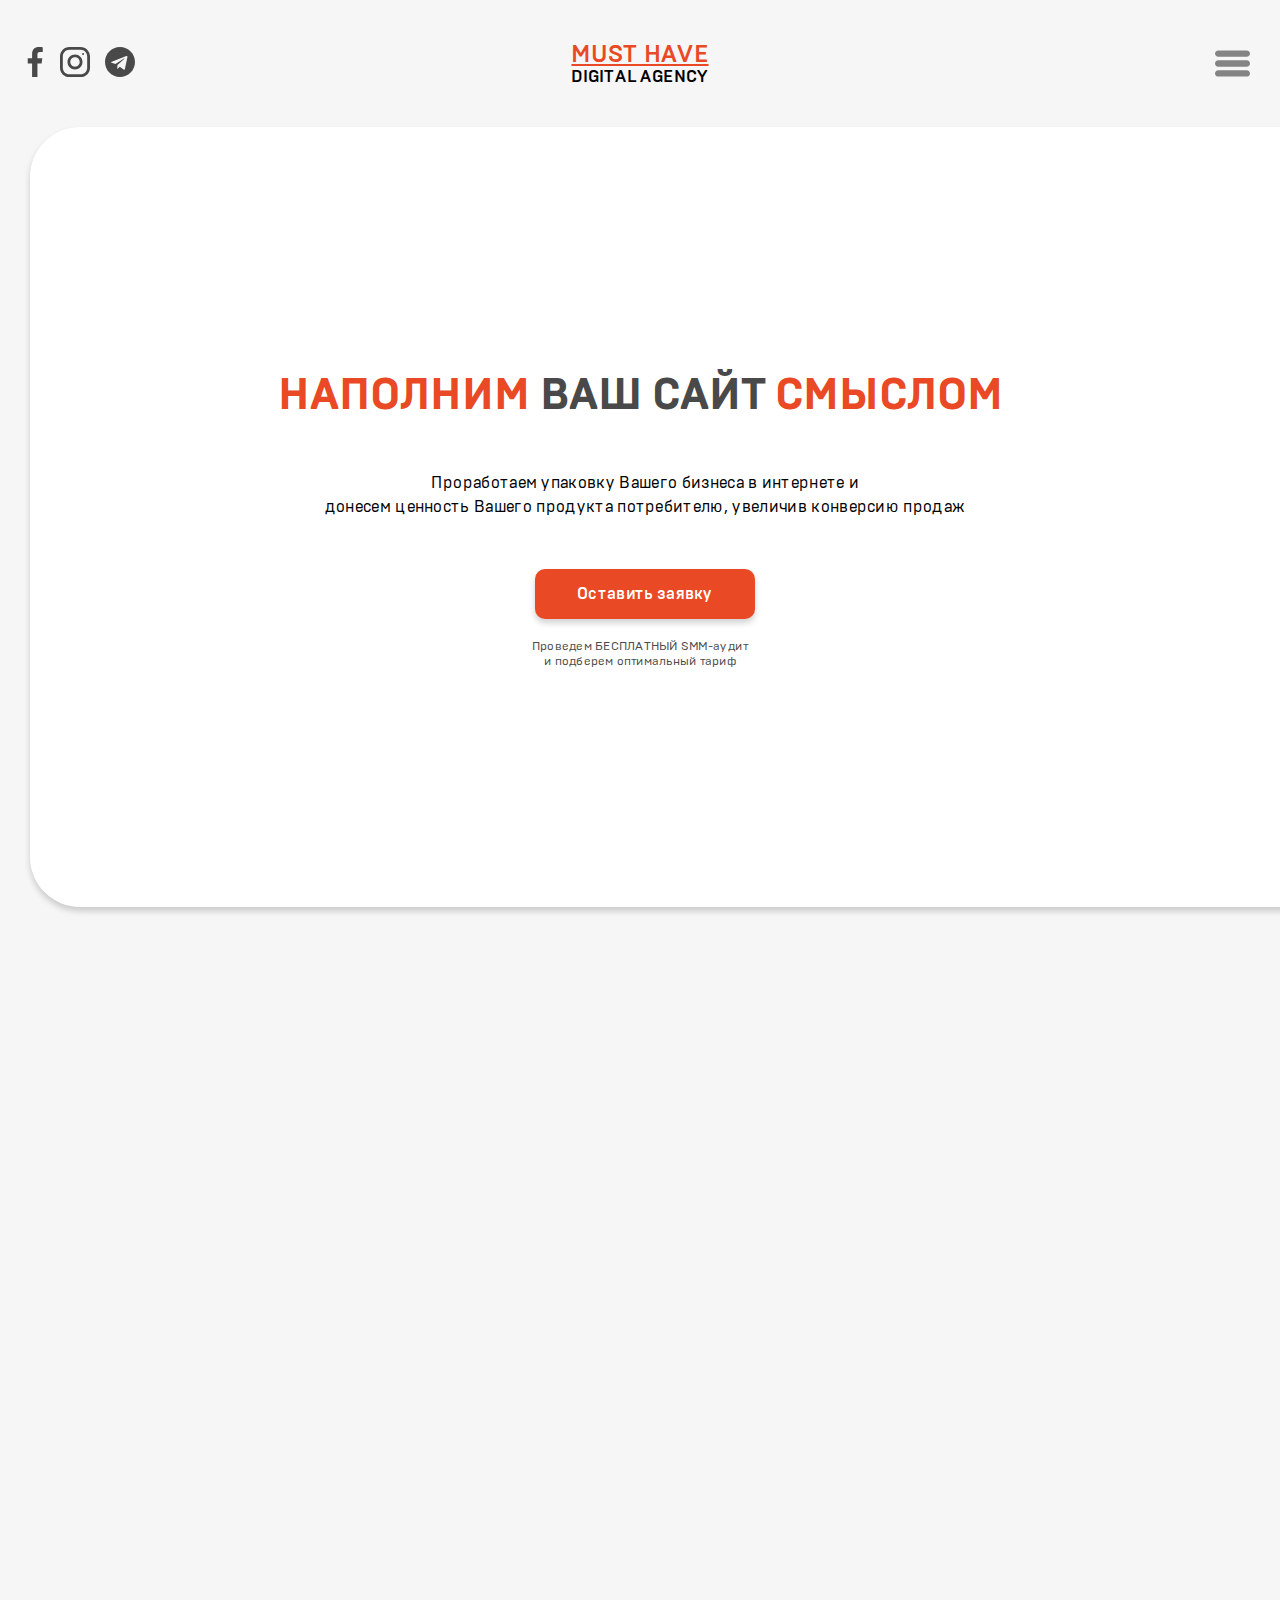
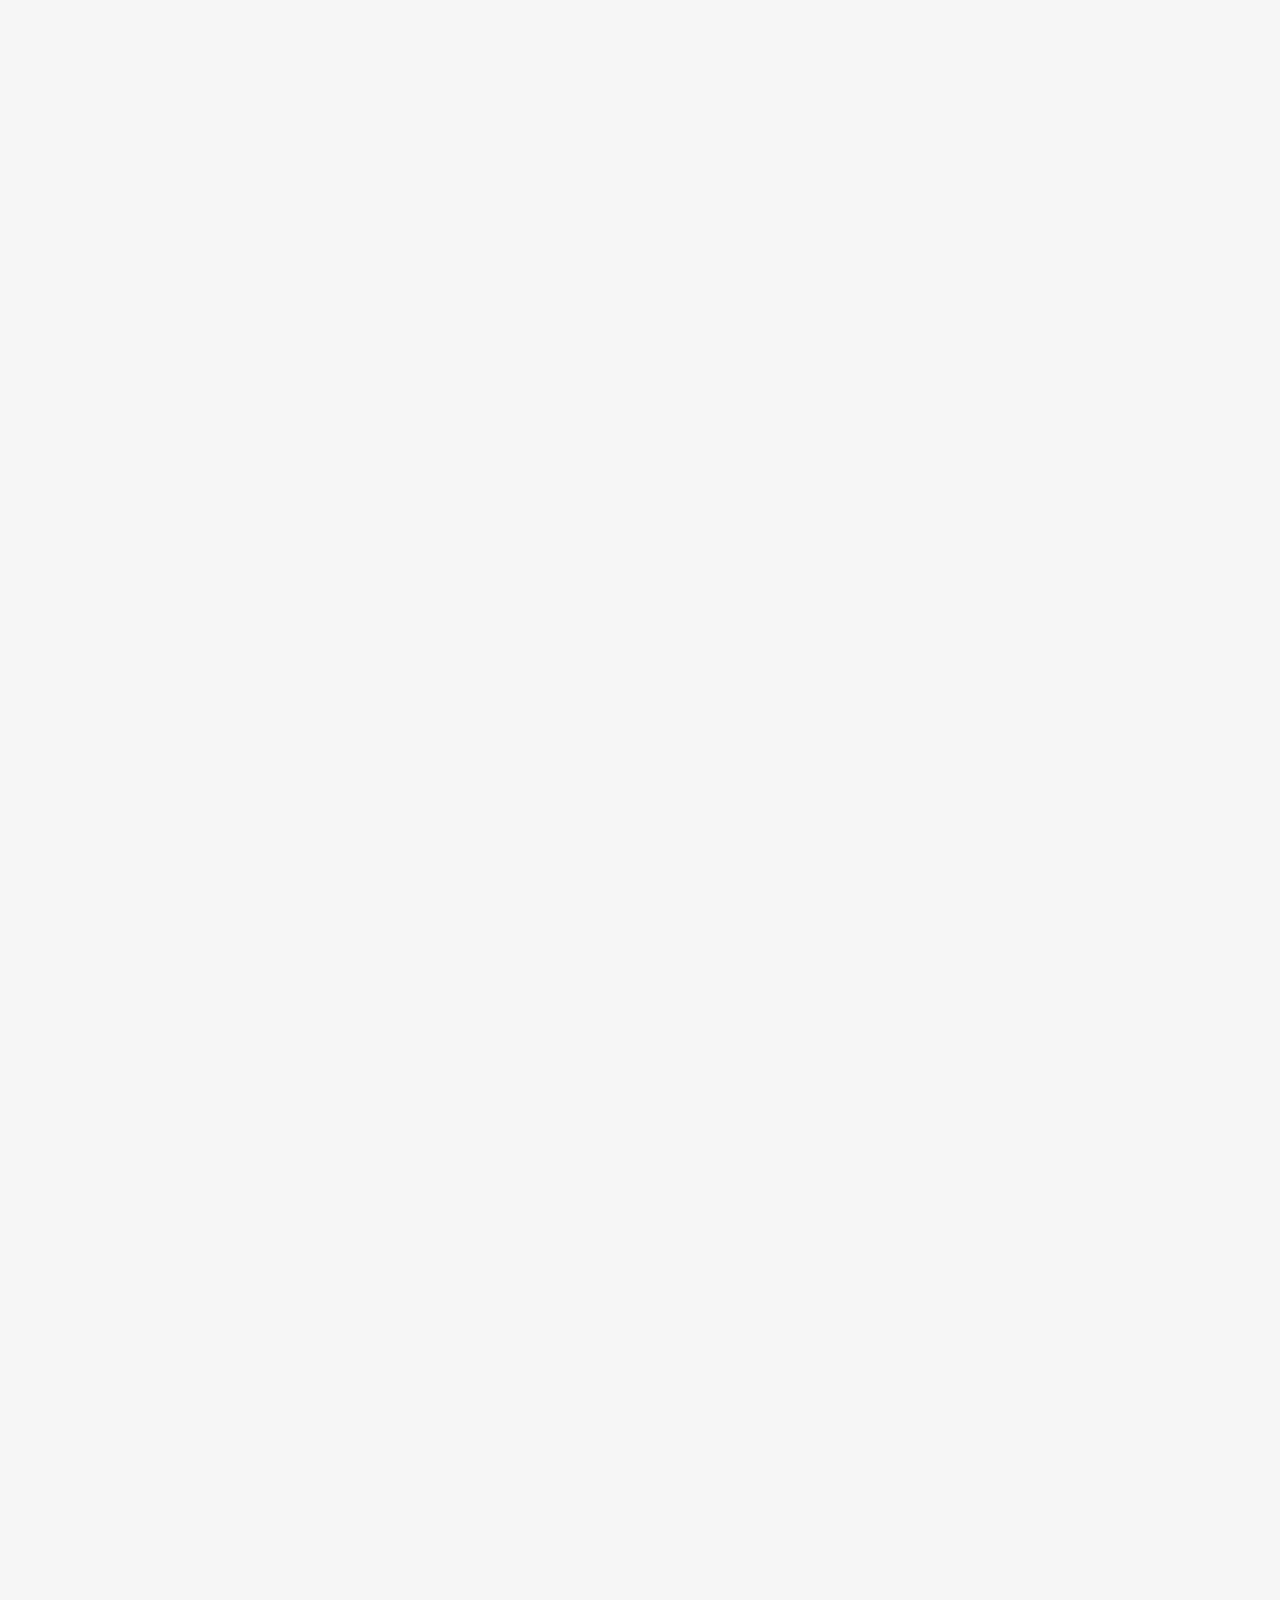
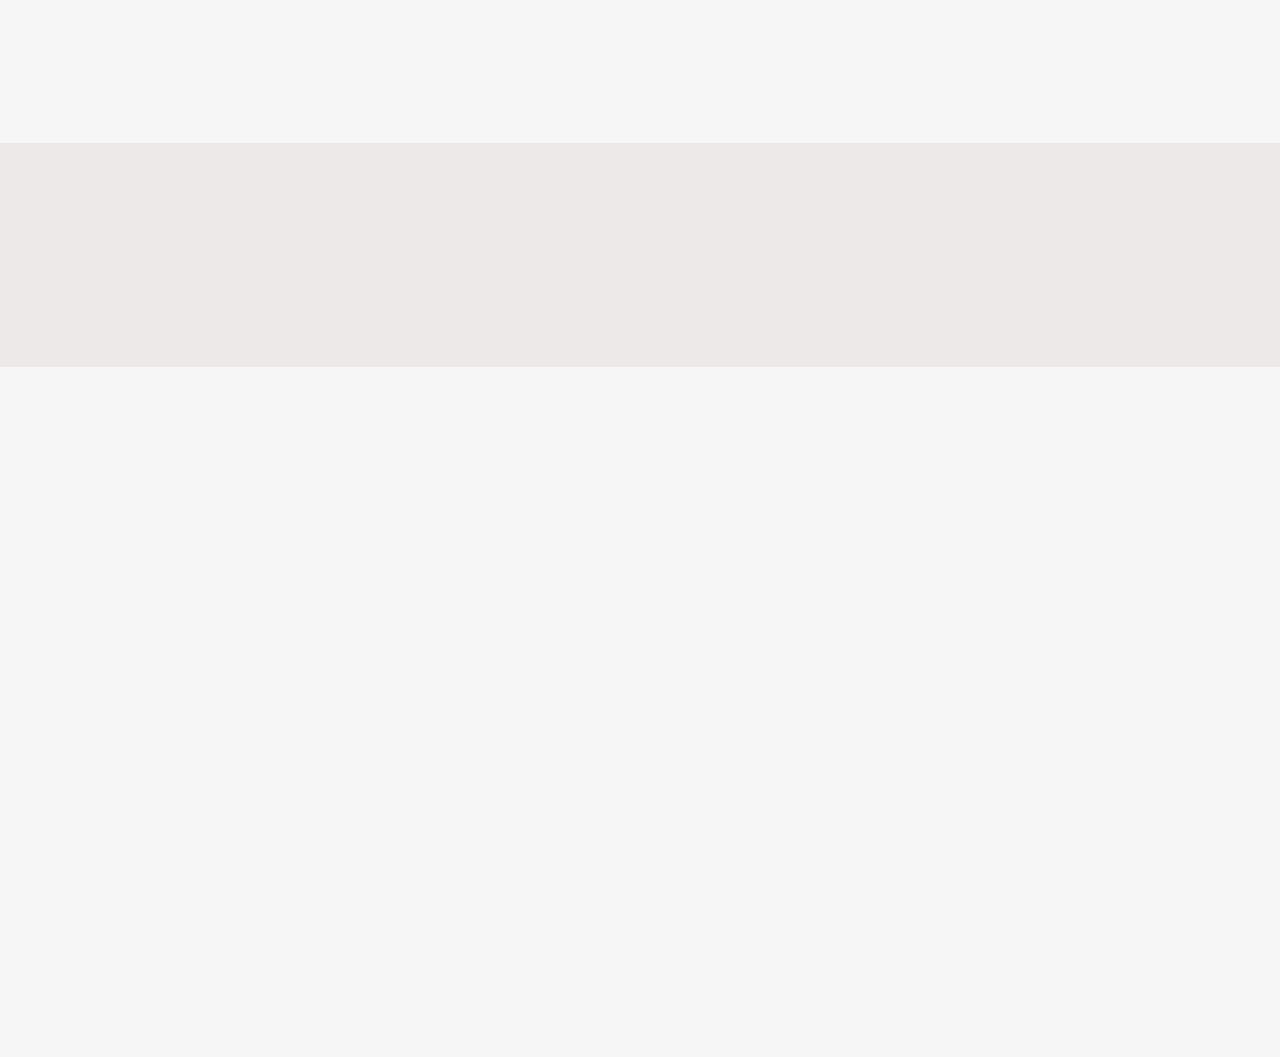
==== commit 249233ba: "last" ====
--- a/prot.html
+++ b/prot.html
@@ -9,6 +9,7 @@
         <link rel="stylesheet" href="css/slick.css">
         <link rel="stylesheet" href="css/slick-theme.css">
         <link rel="stylesheet" href="css/magnific-popup.css">
+        <link rel="stylesheet" href="css/animate.css">
         <link rel="stylesheet" href="css/main.css">
     </head>
     <body>
@@ -16,37 +17,68 @@
             <header class="padding">
                 <div class="container">
                     <div class="header_container">
-                        <div class="header_social_box">
+                        <div class="header_social_box wow fadeInLeft" data-wow-duration="0.85s" data-wow-delay="0.1s">
                             <a href="#">
-                                <?xml version="1.0"?>
-                                <svg xmlns="http://www.w3.org/2000/svg" id="Bold" enable-background="new 0 0 24 24" height="512px" viewBox="0 0 24 24" width="512px" class=""><g><path d="m15.997 3.985h2.191v-3.816c-.378-.052-1.678-.169-3.192-.169-3.159 0-5.323 1.987-5.323 5.639v3.361h-3.486v4.266h3.486v10.734h4.274v-10.733h3.345l.531-4.266h-3.877v-2.939c.001-1.233.333-2.077 2.051-2.077z" data-original="#000000" class="active-path" data-old_color="#000000" fill="#FF491D"/></g> </svg>
+                                <span class="active-icon">
+                                    <?xml version="1.0"?>
+                                    <svg xmlns="http://www.w3.org/2000/svg" id="Bold" enable-background="new 0 0 24 24" height="512px" viewBox="0 0 24 24" width="512px" class=""><g><path d="m15.997 3.985h2.191v-3.816c-.378-.052-1.678-.169-3.192-.169-3.159 0-5.323 1.987-5.323 5.639v3.361h-3.486v4.266h3.486v10.734h4.274v-10.733h3.345l.531-4.266h-3.877v-2.939c.001-1.233.333-2.077 2.051-2.077z" data-original="#000000" class="active-path" data-old_color="#000000" fill="#FF491D"/></g> </svg>
+                                </span>
+                                <span class="disabled-icon">
+                                    <?xml version="1.0"?>
+                                    <svg xmlns="http://www.w3.org/2000/svg" id="Bold" enable-background="new 0 0 24 24" height="512px" viewBox="0 0 24 24" width="512px"><g><path d="m15.997 3.985h2.191v-3.816c-.378-.052-1.678-.169-3.192-.169-3.159 0-5.323 1.987-5.323 5.639v3.361h-3.486v4.266h3.486v10.734h4.274v-10.733h3.345l.531-4.266h-3.877v-2.939c.001-1.233.333-2.077 2.051-2.077z" data-original="#000000" class="active-path" data-old_color="#000000" fill="#4A4949"/></g> </svg>
+                                </span>
                             </a>
                             <a href="#">
-                                <?xml version="1.0"?>
-                                <svg xmlns="http://www.w3.org/2000/svg" xmlns:xlink="http://www.w3.org/1999/xlink" version="1.1" id="Capa_1" x="0px" y="0px" viewBox="0 0 512 512" style="enable-background:new 0 0 512 512;" xml:space="preserve" width="512px" height="512px"><g><g>
-                                    <g>
-                                        <path d="M352,0H160C71.648,0,0,71.648,0,160v192c0,88.352,71.648,160,160,160h192c88.352,0,160-71.648,160-160V160    C512,71.648,440.352,0,352,0z M464,352c0,61.76-50.24,112-112,112H160c-61.76,0-112-50.24-112-112V160C48,98.24,98.24,48,160,48    h192c61.76,0,112,50.24,112,112V352z" data-original="#000000" class="active-path" data-old_color="#000000" fill="#FF491D"/>
-                                    </g>
-                                </g><g>
-                                    <g>
-                                        <path d="M256,128c-70.688,0-128,57.312-128,128s57.312,128,128,128s128-57.312,128-128S326.688,128,256,128z M256,336    c-44.096,0-80-35.904-80-80c0-44.128,35.904-80,80-80s80,35.872,80,80C336,300.096,300.096,336,256,336z" data-original="#000000" class="active-path" data-old_color="#000000" fill="#FF491D"/>
-                                    </g>
-                                </g><g>
-                                    <g>
-                                        <circle cx="393.6" cy="118.4" r="17.056" data-original="#000000" class="active-path" data-old_color="#000000" fill="#FF491D"/>
-                                    </g>
-                                </g></g> </svg>
+                                <span class="active-icon">
+                                    <?xml version="1.0"?>
+                                    <svg xmlns="http://www.w3.org/2000/svg" xmlns:xlink="http://www.w3.org/1999/xlink" version="1.1" id="Capa_1" x="0px" y="0px" viewBox="0 0 512 512" style="enable-background:new 0 0 512 512;" xml:space="preserve" width="512px" height="512px"><g><g>
+                                        <g>
+                                            <path d="M352,0H160C71.648,0,0,71.648,0,160v192c0,88.352,71.648,160,160,160h192c88.352,0,160-71.648,160-160V160    C512,71.648,440.352,0,352,0z M464,352c0,61.76-50.24,112-112,112H160c-61.76,0-112-50.24-112-112V160C48,98.24,98.24,48,160,48    h192c61.76,0,112,50.24,112,112V352z" data-original="#000000" class="active-path" data-old_color="#000000" fill="#FF491D"/>
+                                        </g>
+                                    </g><g>
+                                        <g>
+                                            <path d="M256,128c-70.688,0-128,57.312-128,128s57.312,128,128,128s128-57.312,128-128S326.688,128,256,128z M256,336    c-44.096,0-80-35.904-80-80c0-44.128,35.904-80,80-80s80,35.872,80,80C336,300.096,300.096,336,256,336z" data-original="#000000" class="active-path" data-old_color="#000000" fill="#FF491D"/>
+                                        </g>
+                                    </g><g>
+                                        <g>
+                                            <circle cx="393.6" cy="118.4" r="17.056" data-original="#000000" class="active-path" data-old_color="#000000" fill="#FF491D"/>
+                                        </g>
+                                    </g></g> </svg>
+                                </span>
+                                <span class="disabled-icon">
+                                    <?xml version="1.0"?>
+                                        <svg xmlns="http://www.w3.org/2000/svg" xmlns:xlink="http://www.w3.org/1999/xlink" version="1.1" id="Capa_1" x="0px" y="0px" viewBox="0 0 512 512" style="enable-background:new 0 0 512 512;" xml:space="preserve" width="512px" height="512px"><g><g>
+                                            <g>
+                                                <path d="M352,0H160C71.648,0,0,71.648,0,160v192c0,88.352,71.648,160,160,160h192c88.352,0,160-71.648,160-160V160    C512,71.648,440.352,0,352,0z M464,352c0,61.76-50.24,112-112,112H160c-61.76,0-112-50.24-112-112V160C48,98.24,98.24,48,160,48    h192c61.76,0,112,50.24,112,112V352z" data-original="#000000" class="active-path" data-old_color="#000000" fill="#4A4949"/>
+                                            </g>
+                                        </g><g>
+                                            <g>
+                                                <path d="M256,128c-70.688,0-128,57.312-128,128s57.312,128,128,128s128-57.312,128-128S326.688,128,256,128z M256,336    c-44.096,0-80-35.904-80-80c0-44.128,35.904-80,80-80s80,35.872,80,80C336,300.096,300.096,336,256,336z" data-original="#000000" class="active-path" data-old_color="#000000" fill="#4A4949"/>
+                                            </g>
+                                        </g><g>
+                                            <g>
+                                                <circle cx="393.6" cy="118.4" r="17.056" data-original="#000000" class="active-path" data-old_color="#000000" fill="#4A4949"/>
+                                            </g>
+                                        </g></g> 
+                                    </svg>
+                                </span>
                             </a>
                             <a href="#">
-                                <?xml version="1.0"?>
-                                <svg xmlns="http://www.w3.org/2000/svg" id="Bold" enable-background="new 0 0 24 24" height="512px" viewBox="0 0 24 24" width="512px"><g><path d="m12 24c6.629 0 12-5.371 12-12s-5.371-12-12-12-12 5.371-12 12 5.371 12 12 12zm-6.509-12.26 11.57-4.461c.537-.194 1.006.131.832.943l.001-.001-1.97 9.281c-.146.658-.537.818-1.084.508l-3-2.211-1.447 1.394c-.16.16-.295.295-.605.295l.213-3.053 5.56-5.023c.242-.213-.054-.333-.373-.121l-6.871 4.326-2.962-.924c-.643-.204-.657-.643.136-.953z" data-original="#000000" class="active-path" data-old_color="#000000" fill="#FF491D"/></g> </svg>
+                                <span class="active-icon">
+                                    <?xml version="1.0"?>
+                                    <svg xmlns="http://www.w3.org/2000/svg" id="Bold" enable-background="new 0 0 24 24" height="512px" viewBox="0 0 24 24" width="512px"><g><path d="m12 24c6.629 0 12-5.371 12-12s-5.371-12-12-12-12 5.371-12 12 5.371 12 12 12zm-6.509-12.26 11.57-4.461c.537-.194 1.006.131.832.943l.001-.001-1.97 9.281c-.146.658-.537.818-1.084.508l-3-2.211-1.447 1.394c-.16.16-.295.295-.605.295l.213-3.053 5.56-5.023c.242-.213-.054-.333-.373-.121l-6.871 4.326-2.962-.924c-.643-.204-.657-.643.136-.953z" data-original="#000000" class="active-path" data-old_color="#000000" fill="#FF491D"/></g> </svg>
+                                </span>
+                                <span class="disabled-icon">
+                                    <?xml version="1.0"?>
+                                    <svg xmlns="http://www.w3.org/2000/svg" id="Bold" enable-background="new 0 0 24 24" height="512px" viewBox="0 0 24 24" width="512px"><g><path d="m12 24c6.629 0 12-5.371 12-12s-5.371-12-12-12-12 5.371-12 12 5.371 12 12 12zm-6.509-12.26 11.57-4.461c.537-.194 1.006.131.832.943l.001-.001-1.97 9.281c-.146.658-.537.818-1.084.508l-3-2.211-1.447 1.394c-.16.16-.295.295-.605.295l.213-3.053 5.56-5.023c.242-.213-.054-.333-.373-.121l-6.871 4.326-2.962-.924c-.643-.204-.657-.643.136-.953z" data-original="#000000" class="active-path" data-old_color="#000000" fill="#4A4949"/></g> </svg>
+                                </span>
                             </a>
                         </div>
-                        <div class="logo_box">
+                        <div class="logo_box wow fadeInDown" data-wow-duration="0.85s" data-wow-delay="0.1s">
                             <p class="logo_text_top">must have</p>
                             <p class="logo_text_bottom">DIGITAL AGENCY</p>
                         </div>
-                        <div class="header_btn_box">
+                        <div class="header_btn_box wow fadeInRight" data-wow-duration="0.85s" data-wow-delay="0.1s">
                             <?xml version="1.0"?>
                             <svg xmlns="http://www.w3.org/2000/svg" id="Layer_1" enable-background="new 0 0 512 512" height="512px" viewBox="0 0 512 512" width="512px"><g><path d="m464.883 64.267h-417.766c-25.98 0-47.117 21.136-47.117 47.149 0 25.98 21.137 47.117 47.117 47.117h417.766c25.98 0 47.117-21.137 47.117-47.117 0-26.013-21.137-47.149-47.117-47.149z" data-original="#000000" class="active-path" data-old_color="#000000" fill="#848484"/><path d="m464.883 208.867h-417.766c-25.98 0-47.117 21.136-47.117 47.149 0 25.98 21.137 47.117 47.117 47.117h417.766c25.98 0 47.117-21.137 47.117-47.117 0-26.013-21.137-47.149-47.117-47.149z" data-original="#000000" class="active-path" data-old_color="#000000" fill="#848484"/><path d="m464.883 353.467h-417.766c-25.98 0-47.117 21.137-47.117 47.149 0 25.98 21.137 47.117 47.117 47.117h417.766c25.98 0 47.117-21.137 47.117-47.117 0-26.012-21.137-47.149-47.117-47.149z" data-original="#000000" class="active-path" data-old_color="#000000" fill="#848484"/></g> </svg>
                         </div>
@@ -57,7 +89,7 @@
                 <section class="main_section padding margin">
                     <div class="container">
                         <div class="main_section_container simple_main">
-                            <div class="main_content">
+                            <div class="main_content wow fadeInUp" data-wow-duration="0.85s" data-wow-delay="0.1s">
                                 <h1 class="main_title">
                                     <span>наполним</span> ваш сайт <span>смыслом</span>
                                 </h1>
@@ -77,7 +109,7 @@
                 <section class="protype_question padding margin">
                     <div class="container">
                         <div class="protype_question_container">
-                            <div class="protype_question_wrap">
+                            <div class="protype_question_wrap wow fadeInLeft" data-wow-duration="0.85s" data-wow-delay="0.1s">
                                 <div class="protype_question_box">
                                     <p class="protype_question_text">
                                         У Вас есть классный продукт, но<br>
@@ -113,7 +145,7 @@
                                     </div>
                                 </div>
                             </div>
-                            <div class="protype_question_info">
+                            <div class="protype_question_info wow fadeInRight" data-wow-duration="0.85s" data-wow-delay="0.1s">
                                 <p class="protype_question_text">
                                     Проблема в том,<br>
                                     что внешняя оболочка Вашего бизнеса<br>
@@ -130,12 +162,14 @@
                 <section class="protype_stages padding margin">
                     <div class="container">
                         <div class="protype_stages_container">
-                            <div class="title_box">
-                                <h3 class="title_xl">Этапы работы над внешней упаковкой</h3>
-                                <p class="title_xl">Вашего продукта / бизнеса</p>
+                            <div class="title_box wow fadeInUp" data-wow-duration="0.85s" data-wow-delay="0.1s">
+                                <h3 class="title_xl">
+                                    <span>Этапы работы над внешней упаковкой</span>
+                                    <span>Вашего продукта / бизнеса</span>
+                                </h3>
                             </div>
                             <div class="protype_stages_wrap">
-                                <div class="protype_stages_box">
+                                <div class="protype_stages_box wow fadeInLeft" data-wow-duration="0.85s" data-wow-delay="0.1s">
                                     <div class="protype_num_box">
                                         <p class="protype_stages_num">01</p>
                                     </div>
@@ -143,7 +177,7 @@
                                         Собираем полную<br> информацию о продукте и<br> компании
                                     </p>
                                 </div>
-                                <div class="protype_stages_box">
+                                <div class="protype_stages_box wow fadeInLeft" data-wow-duration="0.85s" data-wow-delay="0.35s">
                                     <div class="protype_num_box">
                                         <p class="protype_stages_num">02</p>
                                     </div>
@@ -153,7 +187,7 @@
                                         ожидаемую реакцию ЦА
                                     </p>
                                 </div>
-                                <div class="protype_stages_box">
+                                <div class="protype_stages_box wow fadeInLeft" data-wow-duration="0.85s" data-wow-delay="0.70s">
                                     <div class="protype_num_box">
                                         <p class="protype_stages_num">03</p>
                                     </div>
@@ -164,7 +198,7 @@
                                         подписка и т.д.
                                     </p>
                                 </div>
-                                <div class="protype_stages_box">
+                                <div class="protype_stages_box wow fadeInLeft" data-wow-duration="0.85s" data-wow-delay="1.05s">
                                     <div class="protype_num_box">
                                         <p class="protype_stages_num">04</p>
                                     </div>
@@ -172,7 +206,7 @@
                                         Анализируем конкурентов и<br> лидеров ниши, определяем<br> сильные стороны продукта и<br> компании
                                     </p>
                                 </div>
-                                <div class="protype_stages_box">
+                                <div class="protype_stages_box wow fadeInLeft" data-wow-duration="0.85s" data-wow-delay="1.40s">
                                     <div class="protype_num_box">
                                         <p class="protype_stages_num">05</p>
                                     </div>
@@ -180,7 +214,7 @@
                                         Готовим структуру и<br> контентное наполнение<br> страницы исходя из целей и<br> на основе полученной<br> информации
                                     </p>
                                 </div>
-                                <div class="protype_stages_box">
+                                <div class="protype_stages_box wow fadeInLeft" data-wow-duration="0.85s" data-wow-delay="1.75s">
                                     <div class="protype_num_box">
                                         <p class="protype_stages_num">06</p>
                                     </div>
@@ -188,7 +222,7 @@
                                         Согласовываем прототип,<br> вносим правки и<br> утверждаем 
                                     </p>
                                 </div>
-                                <div class="protype_stages_box">
+                                <div class="protype_stages_box wow fadeInLeft" data-wow-duration="0.85s" data-wow-delay="2.1s">
                                     <div class="protype_num_box">
                                         <p class="protype_stages_num">07</p>
                                     </div>
@@ -196,7 +230,7 @@
                                         Передаем в дизайн и на<br> верстку десктопной и<br> мобильной версии<br> (*опциональный этап)
                                     </p>
                                 </div>
-                                <div class="protype_stages_box">
+                                <div class="protype_stages_box wow fadeInLeft" data-wow-duration="0.85s" data-wow-delay="2.45s">
                                     <div class="protype_num_box">
                                         <p class="protype_stages_num">08</p>
                                     </div>
@@ -210,11 +244,13 @@
                 </section>
                 <section class="protype_slider padding margin">
                     <div class="container">
-                        <div class="title_box">
-                            <h3 class="title_xl">Этот порядок работ позволяет нам создавать </h3>
-                            <p class="title_xl">рабочие прототипы для таких проектов, как:</p>
-                        </div>
-                        <div class="protype_slider_wrap prot-slider slider">
+                        <div class="title_box wow fadeInUp" data-wow-duration="0.85s" data-wow-delay="0.1s">
+                            <h3 class="title_xl">
+                                <span>Этот порядок работ позволяет нам создавать</span>
+                                <span>рабочие прототипы для таких проектов, как:</span>
+                            </h3>
+                        </div>
+                        <div class="protype_slider_wrap prot-slider slider wow fadeInUp" data-wow-duration="0.85s" data-wow-delay="0.1s">
                             <div>
                                 <div class="protype_slider_box zoom-gallery">
                                     <div class="slider_box">
@@ -315,7 +351,7 @@
                 </section>
                 <section class="protype_first padding margin">
                     <div class="container">
-                        <div class="protype_first_container">
+                        <div class="protype_first_container wow fadeInUp" data-wow-duration="0.85s" data-wow-delay="0.1s">
                             <h3 class="protype_first_title">Все еще сомневаетесь?</h3>
                             <p class="protype_first_text">
                                 Мы заботимся о том, чтобы наша работа действительно приносила результат для Вашего бизнеса и гарантируем<br> 
@@ -326,7 +362,7 @@
                 </section>
                 <div class="protype_doubt padding margin">
                     <div class="container">
-                        <div class="protype_doubt_container">
+                        <div class="protype_doubt_container wow fadeInUp" data-wow-duration="0.85s" data-wow-delay="0.1s">
                             <p class="protype_doubt_text">
                                 Мы ценим Ваше время и комфорт  и позаботимся о том,<br>
                                 чтобы обеспечить бесшовную коммуникацию на всех этапах рабочего процесса. 
@@ -342,7 +378,7 @@
             <footer class="padding">
                 <div class="container">
                     <div class="footer_container">
-                        <div class="footer_box_logo">
+                        <div class="footer_box_logo wow fadeInLeft" data-wow-duration="0.85s" data-wow-delay="0.1s">
                             <div class="logo_box">
                                 <p class="logo_text_top">must have</p>
                                 <p class="logo_text_bottom">DIGITAL AGENCY</p>
@@ -351,33 +387,64 @@
                                 <p class="social_title">Следите за нами в соц сетях:</p>
                                 <div class="social_box">
                                     <a href="#">
-                                        <?xml version="1.0"?>
-                                        <svg xmlns="http://www.w3.org/2000/svg" id="Bold" enable-background="new 0 0 24 24" height="512px" viewBox="0 0 24 24" width="512px"><g><path d="m15.997 3.985h2.191v-3.816c-.378-.052-1.678-.169-3.192-.169-3.159 0-5.323 1.987-5.323 5.639v3.361h-3.486v4.266h3.486v10.734h4.274v-10.733h3.345l.531-4.266h-3.877v-2.939c.001-1.233.333-2.077 2.051-2.077z" data-original="#000000" class="active-path" data-old_color="#000000" fill="#4A4949"/></g> </svg>
+                                        <span class="active-icon">
+                                            <?xml version="1.0"?>
+                                            <svg xmlns="http://www.w3.org/2000/svg" id="Bold" enable-background="new 0 0 24 24" height="512px" viewBox="0 0 24 24" width="512px" class=""><g><path d="m15.997 3.985h2.191v-3.816c-.378-.052-1.678-.169-3.192-.169-3.159 0-5.323 1.987-5.323 5.639v3.361h-3.486v4.266h3.486v10.734h4.274v-10.733h3.345l.531-4.266h-3.877v-2.939c.001-1.233.333-2.077 2.051-2.077z" data-original="#000000" class="active-path" data-old_color="#000000" fill="#FF491D"/></g> </svg>
+                                        </span>
+                                        <span class="disabled-icon">
+                                            <?xml version="1.0"?>
+                                            <svg xmlns="http://www.w3.org/2000/svg" id="Bold" enable-background="new 0 0 24 24" height="512px" viewBox="0 0 24 24" width="512px"><g><path d="m15.997 3.985h2.191v-3.816c-.378-.052-1.678-.169-3.192-.169-3.159 0-5.323 1.987-5.323 5.639v3.361h-3.486v4.266h3.486v10.734h4.274v-10.733h3.345l.531-4.266h-3.877v-2.939c.001-1.233.333-2.077 2.051-2.077z" data-original="#000000" class="active-path" data-old_color="#000000" fill="#4A4949"/></g> </svg>
+                                        </span>
                                     </a>
                                     <a href="#">
-                                        <?xml version="1.0"?>
-                                        <svg xmlns="http://www.w3.org/2000/svg" xmlns:xlink="http://www.w3.org/1999/xlink" version="1.1" id="Capa_1" x="0px" y="0px" viewBox="0 0 512 512" style="enable-background:new 0 0 512 512;" xml:space="preserve" width="512px" height="512px"><g><g>
-                                            <g>
-                                                <path d="M352,0H160C71.648,0,0,71.648,0,160v192c0,88.352,71.648,160,160,160h192c88.352,0,160-71.648,160-160V160    C512,71.648,440.352,0,352,0z M464,352c0,61.76-50.24,112-112,112H160c-61.76,0-112-50.24-112-112V160C48,98.24,98.24,48,160,48    h192c61.76,0,112,50.24,112,112V352z" data-original="#000000" class="active-path" data-old_color="#000000" fill="#4A4949"/>
-                                            </g>
-                                        </g><g>
-                                            <g>
-                                                <path d="M256,128c-70.688,0-128,57.312-128,128s57.312,128,128,128s128-57.312,128-128S326.688,128,256,128z M256,336    c-44.096,0-80-35.904-80-80c0-44.128,35.904-80,80-80s80,35.872,80,80C336,300.096,300.096,336,256,336z" data-original="#000000" class="active-path" data-old_color="#000000" fill="#4A4949"/>
-                                            </g>
-                                        </g><g>
-                                            <g>
-                                                <circle cx="393.6" cy="118.4" r="17.056" data-original="#000000" class="active-path" data-old_color="#000000" fill="#4A4949"/>
-                                            </g>
-                                        </g></g> </svg>
+                                        <span class="active-icon">
+                                            <?xml version="1.0"?>
+                                            <svg xmlns="http://www.w3.org/2000/svg" xmlns:xlink="http://www.w3.org/1999/xlink" version="1.1" id="Capa_1" x="0px" y="0px" viewBox="0 0 512 512" style="enable-background:new 0 0 512 512;" xml:space="preserve" width="512px" height="512px"><g><g>
+                                                <g>
+                                                    <path d="M352,0H160C71.648,0,0,71.648,0,160v192c0,88.352,71.648,160,160,160h192c88.352,0,160-71.648,160-160V160    C512,71.648,440.352,0,352,0z M464,352c0,61.76-50.24,112-112,112H160c-61.76,0-112-50.24-112-112V160C48,98.24,98.24,48,160,48    h192c61.76,0,112,50.24,112,112V352z" data-original="#000000" class="active-path" data-old_color="#000000" fill="#FF491D"/>
+                                                </g>
+                                            </g><g>
+                                                <g>
+                                                    <path d="M256,128c-70.688,0-128,57.312-128,128s57.312,128,128,128s128-57.312,128-128S326.688,128,256,128z M256,336    c-44.096,0-80-35.904-80-80c0-44.128,35.904-80,80-80s80,35.872,80,80C336,300.096,300.096,336,256,336z" data-original="#000000" class="active-path" data-old_color="#000000" fill="#FF491D"/>
+                                                </g>
+                                            </g><g>
+                                                <g>
+                                                    <circle cx="393.6" cy="118.4" r="17.056" data-original="#000000" class="active-path" data-old_color="#000000" fill="#FF491D"/>
+                                                </g>
+                                            </g></g> </svg>
+                                        </span>
+                                        <span class="disabled-icon">
+                                            <?xml version="1.0"?>
+                                                <svg xmlns="http://www.w3.org/2000/svg" xmlns:xlink="http://www.w3.org/1999/xlink" version="1.1" id="Capa_1" x="0px" y="0px" viewBox="0 0 512 512" style="enable-background:new 0 0 512 512;" xml:space="preserve" width="512px" height="512px"><g><g>
+                                                    <g>
+                                                        <path d="M352,0H160C71.648,0,0,71.648,0,160v192c0,88.352,71.648,160,160,160h192c88.352,0,160-71.648,160-160V160    C512,71.648,440.352,0,352,0z M464,352c0,61.76-50.24,112-112,112H160c-61.76,0-112-50.24-112-112V160C48,98.24,98.24,48,160,48    h192c61.76,0,112,50.24,112,112V352z" data-original="#000000" class="active-path" data-old_color="#000000" fill="#4A4949"/>
+                                                    </g>
+                                                </g><g>
+                                                    <g>
+                                                        <path d="M256,128c-70.688,0-128,57.312-128,128s57.312,128,128,128s128-57.312,128-128S326.688,128,256,128z M256,336    c-44.096,0-80-35.904-80-80c0-44.128,35.904-80,80-80s80,35.872,80,80C336,300.096,300.096,336,256,336z" data-original="#000000" class="active-path" data-old_color="#000000" fill="#4A4949"/>
+                                                    </g>
+                                                </g><g>
+                                                    <g>
+                                                        <circle cx="393.6" cy="118.4" r="17.056" data-original="#000000" class="active-path" data-old_color="#000000" fill="#4A4949"/>
+                                                    </g>
+                                                </g></g> 
+                                            </svg>
+                                        </span>
                                     </a>
                                     <a href="#">
-                                        <?xml version="1.0"?>
-                                        <svg xmlns="http://www.w3.org/2000/svg" id="Bold" enable-background="new 0 0 24 24" height="512px" viewBox="0 0 24 24" width="512px"><g><path d="m12 24c6.629 0 12-5.371 12-12s-5.371-12-12-12-12 5.371-12 12 5.371 12 12 12zm-6.509-12.26 11.57-4.461c.537-.194 1.006.131.832.943l.001-.001-1.97 9.281c-.146.658-.537.818-1.084.508l-3-2.211-1.447 1.394c-.16.16-.295.295-.605.295l.213-3.053 5.56-5.023c.242-.213-.054-.333-.373-.121l-6.871 4.326-2.962-.924c-.643-.204-.657-.643.136-.953z" data-original="#000000" class="active-path" data-old_color="#000000" fill="#4A4949"/></g> </svg>
-                                    </a>
-                                </div>
-                            </div>
-                        </div>
-                        <div class="footer_box_nav">
+                                        <span class="active-icon">
+                                            <?xml version="1.0"?>
+                                            <svg xmlns="http://www.w3.org/2000/svg" id="Bold" enable-background="new 0 0 24 24" height="512px" viewBox="0 0 24 24" width="512px"><g><path d="m12 24c6.629 0 12-5.371 12-12s-5.371-12-12-12-12 5.371-12 12 5.371 12 12 12zm-6.509-12.26 11.57-4.461c.537-.194 1.006.131.832.943l.001-.001-1.97 9.281c-.146.658-.537.818-1.084.508l-3-2.211-1.447 1.394c-.16.16-.295.295-.605.295l.213-3.053 5.56-5.023c.242-.213-.054-.333-.373-.121l-6.871 4.326-2.962-.924c-.643-.204-.657-.643.136-.953z" data-original="#000000" class="active-path" data-old_color="#000000" fill="#FF491D"/></g> </svg>
+                                        </span>
+                                        <span class="disabled-icon">
+                                            <?xml version="1.0"?>
+                                            <svg xmlns="http://www.w3.org/2000/svg" id="Bold" enable-background="new 0 0 24 24" height="512px" viewBox="0 0 24 24" width="512px"><g><path d="m12 24c6.629 0 12-5.371 12-12s-5.371-12-12-12-12 5.371-12 12 5.371 12 12 12zm-6.509-12.26 11.57-4.461c.537-.194 1.006.131.832.943l.001-.001-1.97 9.281c-.146.658-.537.818-1.084.508l-3-2.211-1.447 1.394c-.16.16-.295.295-.605.295l.213-3.053 5.56-5.023c.242-.213-.054-.333-.373-.121l-6.871 4.326-2.962-.924c-.643-.204-.657-.643.136-.953z" data-original="#000000" class="active-path" data-old_color="#000000" fill="#4A4949"/></g> </svg>
+                                        </span>
+                                    </a>
+                                </div>
+                            </div>
+                        </div>
+                        <div class="footer_box_nav wow fadeInUp" data-wow-duration="0.85s" data-wow-delay="0.1s">
                             <p class="nav_title">Услуги</p>
                             <ul>
                                 <li>
@@ -392,7 +459,7 @@
                             </ul>
                             <p class="copytight">2020 (с) Все права защищены</p>
                         </div>
-                        <div class="footer_feedback_box">
+                        <div class="footer_feedback_box wow fadeInRight" data-wow-duration="0.85s" data-wow-delay="0.1s">
                             <p class="feedback_title">Контактная информация</p>
                             <a href="mailto:support@musthavedigital.agency" class="feedback_link">support@musthavedigital.agency</a>
                             <p class="feedback_title">Номер горячей линии</p>
@@ -405,7 +472,11 @@
         <script src="js/libs/jquery-3.5.1.min.js"></script>
         <script src="js/libs/magnific-popup.min.js"></script>
         <script src="js/libs/slick.min.js"></script>
+        <script src="js/libs/wow.min.js"></script>
         <script src="js/common.js"></script>
+        <script>
+            new WOW().init();
+        </script>
         <script>
             $('.prot-slider').slick({
                 dots: true,
--- a/css/main.css
+++ b/css/main.css
@@ -205,13 +205,18 @@
         font: .9rem/22px "Regular";
         margin-bottom: 20px;
         left: 0; } }
+    @media (max-width: 420px) {
+      .main_content .main_text br {
+        display: none; } }
   .main_content .btn_dark {
     position: relative;
     left: 5px;
     display: inline-block; }
     @media (max-width: 400px) {
       .main_content .btn_dark {
-        left: 0; } }
+        left: 0;
+        -webkit-box-sizing: border-box;
+                box-sizing: border-box; } }
 
 .simple_main {
   display: -webkit-box;
@@ -2083,6 +2088,356 @@
       .protype_doubt_container p br {
         display: none; } }
 
+.decision_wrap {
+  display: grid;
+  grid-template-columns: 1fr 1fr;
+  grid-gap: 30px; }
+  @media (max-width: 1230px) {
+    .decision_wrap {
+      grid-template-columns: 1fr;
+      grid-gap: 50px; } }
+  @media (max-width: 576px) {
+    .decision_wrap {
+      margin-top: 110px; } }
+  .decision_wrap .decision_stages_info {
+    display: -webkit-box;
+    display: -webkit-flex;
+    display: -ms-flexbox;
+    display: flex;
+    -webkit-box-align: center;
+    -webkit-align-items: center;
+        -ms-flex-align: center;
+            align-items: center;
+    -webkit-box-pack: center;
+    -webkit-justify-content: center;
+        -ms-flex-pack: center;
+            justify-content: center; }
+    .decision_wrap .decision_stages_info .decision_title {
+      text-align: center;
+      color: #4b4a4a;
+      letter-spacing: .68px;
+      font: 2.125rem/54px "Medium";
+      text-transform: uppercase; }
+      @media (max-width: 990px) {
+        .decision_wrap .decision_stages_info .decision_title {
+          font: 1.75rem/45px "Medium"; } }
+      @media (max-width: 768px) {
+        .decision_wrap .decision_stages_info .decision_title {
+          font: 1.5rem/40px "Medium"; } }
+      @media (max-width: 576px) {
+        .decision_wrap .decision_stages_info .decision_title {
+          font: 1.2rem/28px "Medium"; } }
+      .decision_wrap .decision_stages_info .decision_title span {
+        color: #e94a25; }
+
+.decision_stages_wrap {
+  display: -webkit-box;
+  display: -webkit-flex;
+  display: -ms-flexbox;
+  display: flex;
+  -webkit-box-align: end;
+  -webkit-align-items: flex-end;
+      -ms-flex-align: end;
+          align-items: flex-end;
+  -webkit-box-pack: justify;
+  -webkit-justify-content: space-between;
+      -ms-flex-pack: justify;
+          justify-content: space-between;
+  -webkit-box-orient: vertical;
+  -webkit-box-direction: normal;
+  -webkit-flex-direction: column;
+      -ms-flex-direction: column;
+          flex-direction: column; }
+  @media (max-width: 1230px) {
+    .decision_stages_wrap {
+      -webkit-box-align: center;
+      -webkit-align-items: center;
+          -ms-flex-align: center;
+              align-items: center; } }
+  @media (max-width: 576px) {
+    .decision_stages_wrap {
+      display: grid;
+      grid-template-columns: 1fr;
+      grid-gap: 90px; } }
+  .decision_stages_wrap .decision_stages_box:nth-child(2) {
+    position: relative;
+    left: -75px;
+    margin: 60px 0; }
+    @media (max-width: 1360px) {
+      .decision_stages_wrap .decision_stages_box:nth-child(2) {
+        left: 0; } }
+    @media (max-width: 576px) {
+      .decision_stages_wrap .decision_stages_box:nth-child(2) {
+        margin: 0; } }
+  .decision_stages_wrap .decision_stages_box:nth-child(3) .decision_stages {
+    padding-left: 80px; }
+    @media (max-width: 576px) {
+      .decision_stages_wrap .decision_stages_box:nth-child(3) .decision_stages {
+        padding: 20px; } }
+  .decision_stages_wrap .decision_stages_box {
+    position: relative; }
+    @media (max-width: 576px) {
+      .decision_stages_wrap .decision_stages_box {
+        width: 100%; } }
+    .decision_stages_wrap .decision_stages_box .elips {
+      background: transparent;
+      border-radius: 50%;
+      display: block;
+      border: 18px solid #e94a25;
+      position: absolute;
+      height: 100%;
+      -webkit-box-sizing: border-box;
+              box-sizing: border-box;
+      width: 200px;
+      z-index: 1;
+      left: -100px; }
+      @media (max-width: 680px) {
+        .decision_stages_wrap .decision_stages_box .elips {
+          display: none; } }
+  .decision_stages_wrap .decision_stages {
+    z-index: 2;
+    position: relative;
+    display: -webkit-box;
+    display: -webkit-flex;
+    display: -ms-flexbox;
+    display: flex;
+    -webkit-box-align: center;
+    -webkit-align-items: center;
+        -ms-flex-align: center;
+            align-items: center;
+    -webkit-box-pack: center;
+    -webkit-justify-content: center;
+        -ms-flex-pack: center;
+            justify-content: center;
+    -webkit-box-orient: vertical;
+    -webkit-box-direction: normal;
+    -webkit-flex-direction: column;
+        -ms-flex-direction: column;
+            flex-direction: column;
+    padding: 25px 60px 25px 100px;
+    background: #fff;
+    min-height: 150px;
+    border-right: 18px solid #e94a25; }
+    @media (max-width: 576px) {
+      .decision_stages_wrap .decision_stages {
+        padding: 20px; } }
+    .decision_stages_wrap .decision_stages .decision_stages_title {
+      color: #e94a25;
+      text-transform: uppercase;
+      letter-spacing: .48px;
+      font: 1.5rem "Medium";
+      text-align: center;
+      margin-bottom: 15px; }
+      @media (max-width: 990px) {
+        .decision_stages_wrap .decision_stages .decision_stages_title {
+          font: 1.2rem "Medium";
+          margin-bottom: 10px; } }
+    .decision_stages_wrap .decision_stages .decision_stages_text {
+      font: 1rem "Regular";
+      letter-spacing: .32px;
+      color: #4b4a4a;
+      text-align: center; }
+      @media (max-width: 990px) {
+        .decision_stages_wrap .decision_stages .decision_stages_text {
+          font: .95rem "Regular"; } }
+      @media (max-width: 576px) {
+        .decision_stages_wrap .decision_stages .decision_stages_text br {
+          display: none; } }
+  .decision_stages_wrap .decision_stages_img {
+    position: absolute;
+    z-index: 9;
+    height: 130px;
+    width: 130px;
+    display: -webkit-box;
+    display: -webkit-flex;
+    display: -ms-flexbox;
+    display: flex;
+    -webkit-box-align: center;
+    -webkit-align-items: center;
+        -ms-flex-align: center;
+            align-items: center;
+    -webkit-box-pack: center;
+    -webkit-justify-content: center;
+        -ms-flex-pack: center;
+            justify-content: center;
+    border-radius: 50%;
+    background: #e94a25;
+    left: -65px; }
+    @media (max-width: 768px) {
+      .decision_stages_wrap .decision_stages_img {
+        height: 100px;
+        width: 100px;
+        left: -40px; } }
+    @media (max-width: 680px) {
+      .decision_stages_wrap .decision_stages_img {
+        top: -40px; } }
+    @media (max-width: 576px) {
+      .decision_stages_wrap .decision_stages_img {
+        top: -20px;
+        left: 50%;
+        -webkit-transform: translate(-50%, -50%);
+            -ms-transform: translate(-50%, -50%);
+                transform: translate(-50%, -50%); } }
+
+.bg_people {
+  display: block;
+  width: 66px;
+  height: 61px;
+  background: url("../img/voronka/voronka.png") -94px -10px; }
+
+.bg_stonks {
+  display: block;
+  width: 64px;
+  height: 64px;
+  background: url("../img/voronka/voronka.png") -10px -10px; }
+
+.bg_money {
+  display: block;
+  width: 56px;
+  height: 62px;
+  background: url("../img/voronka/voronka.png") -10px -94px; }
+
+.decision {
+  background: #fff;
+  -webkit-box-shadow: 0 4px 6px rgba(0, 0, 0, 0.18);
+          box-shadow: 0 4px 6px rgba(0, 0, 0, 0.18); }
+  .decision .title_box {
+    display: -webkit-box;
+    display: -webkit-flex;
+    display: -ms-flexbox;
+    display: flex;
+    -webkit-box-orient: vertical;
+    -webkit-box-direction: normal;
+    -webkit-flex-direction: column;
+        -ms-flex-direction: column;
+            flex-direction: column;
+    margin-bottom: 85px; }
+    @media (max-width: 990px) {
+      .decision .title_box {
+        margin-bottom: 65px; } }
+    .decision .title_box .title_xl {
+      margin-bottom: 10px; }
+  .decision .container {
+    padding: 100px 0; }
+    @media (max-width: 990px) {
+      .decision .container {
+        padding: 60px 0; } }
+  .decision .decision_wrap {
+    display: grid;
+    grid-template-columns: repeat(3, 1fr);
+    grid-gap: 100px 70px;
+    margin: 0 10px; }
+    @media (max-width: 1280px) {
+      .decision .decision_wrap {
+        grid-gap: 80px 40px; } }
+    @media (max-width: 990px) {
+      .decision .decision_wrap {
+        grid-template-columns: repeat(2, 1fr);
+        margin: 0 30px; } }
+    @media (max-width: 750px) {
+      .decision .decision_wrap {
+        grid-template-columns: 1fr;
+        margin: 0 20px; } }
+    .decision .decision_wrap .decision_box {
+      position: relative; }
+      .decision .decision_wrap .decision_box .decision_red {
+        position: absolute;
+        height: 160px;
+        width: 200px;
+        background: #e94a25;
+        -webkit-box-shadow: 0 4px 6px rgba(0, 0, 0, 0.18);
+                box-shadow: 0 4px 6px rgba(0, 0, 0, 0.18);
+        z-index: 1;
+        top: 50px;
+        right: 0;
+        border-radius: 10px; }
+        @media (max-width: 576px) {
+          .decision .decision_wrap .decision_box .decision_red {
+            height: 140px;
+            width: 160px; } }
+    .decision .decision_wrap .decision_info {
+      -webkit-box-shadow: 0 4px 6px rgba(0, 0, 0, 0.18);
+              box-shadow: 0 4px 6px rgba(0, 0, 0, 0.18);
+      border-radius: 10px;
+      background: #fff;
+      padding: 20px;
+      z-index: 3;
+      min-height: 160px;
+      position: relative;
+      display: -webkit-box;
+      display: -webkit-flex;
+      display: -ms-flexbox;
+      display: flex;
+      -webkit-box-align: center;
+      -webkit-align-items: center;
+          -ms-flex-align: center;
+              align-items: center;
+      -webkit-box-pack: center;
+      -webkit-justify-content: center;
+          -ms-flex-pack: center;
+              justify-content: center; }
+      @media (max-width: 576px) {
+        .decision .decision_wrap .decision_info {
+          padding: 10px; } }
+      .decision .decision_wrap .decision_info::after {
+        content: '';
+        position: absolute;
+        display: block;
+        width: 200px;
+        height: 9px;
+        top: -10px;
+        left: 40px;
+        background: #e94a25;
+        border-radius: 5px; }
+      .decision .decision_wrap .decision_info .decision_img {
+        position: absolute;
+        height: 57px;
+        width: 57px;
+        -webkit-transform: rotate(45deg);
+            -ms-transform: rotate(45deg);
+                transform: rotate(45deg);
+        border: 2px solid #fff;
+        background-color: #e94a25;
+        display: -webkit-box;
+        display: -webkit-flex;
+        display: -ms-flexbox;
+        display: flex;
+        -webkit-box-align: center;
+        -webkit-align-items: center;
+            -ms-flex-align: center;
+                align-items: center;
+        -webkit-box-pack: center;
+        -webkit-justify-content: center;
+            -ms-flex-pack: center;
+                justify-content: center;
+        border-radius: 10px;
+        left: -28px;
+        top: -60px; }
+        @media (max-width: 576px) {
+          .decision .decision_wrap .decision_info .decision_img {
+            height: 45px;
+            width: 45px;
+            top: -52px;
+            left: -20px; } }
+        .decision .decision_wrap .decision_info .decision_img img {
+          -webkit-transform: rotate(-45deg);
+              -ms-transform: rotate(-45deg);
+                  transform: rotate(-45deg);
+          height: 30px;
+          max-width: 100%;
+          -o-object-fit: contain;
+             object-fit: contain; }
+      .decision .decision_wrap .decision_info .decision_text {
+        text-align: center;
+        color: #5d5858;
+        letter-spacing: .32px;
+        font: 1rem/24px "Regular"; }
+        @media (max-width: 576px) {
+          .decision .decision_wrap .decision_info .decision_text {
+            font: .95rem/22px "Regular"; } }
+        .decision .decision_wrap .decision_info .decision_text span {
+          color: #e94a25; }
+
 .voronka_sale .title_box {
   margin-bottom: 50px; }
 
@@ -2109,7 +2464,7 @@
     border: 2px dashed #e94a25;
     border-radius: 50px;
     right: -10px;
-    bottom: -25px;
+    bottom: -15px;
     z-index: 1; }
     @media (max-width: 800px) {
       .voronka_sale .voronka_sale_box span {
@@ -2247,7 +2602,7 @@
       left: 42%; } }
 
 .voronka_sale .voronka_sale_box:nth-child(4) span {
-  bottom: 0; }
+  bottom: -10px; }
 
 .voronka_sale .voronka_sale_box:nth-child(5) {
   bottom: -35px; }
@@ -2691,26 +3046,28 @@
   margin-bottom: 20px;
   position: relative;
   z-index: 9; }
-
-.title_xl {
-  text-transform: uppercase;
-  letter-spacing: .72px;
-  color: #4b4a4a;
-  display: block;
-  text-align: center;
-  border-radius: 20px;
-  padding: 0 20px;
-  font: 2.25rem "Bold";
-  -webkit-box-shadow: 0 4px 6px rgba(0, 0, 0, 0.18);
-          box-shadow: 0 4px 6px rgba(0, 0, 0, 0.18);
-  background: rgba(255, 166, 146, 0.79); }
-  @media (max-width: 1280px) {
-    .title_xl {
-      font: 2rem "Bold"; } }
-  @media (max-width: 576px) {
-    .title_xl {
-      font: 1.25rem "Bold";
-      padding: 0 10px; } }
+  .title_box .title_xl, .title_box h1, .title_box h2, .title_box h3, .title_box h4, .title_box h5, .title_box h6 {
+    text-transform: uppercase;
+    letter-spacing: .72px;
+    color: #4b4a4a;
+    display: block;
+    text-align: center;
+    font: 2.25rem "Bold"; }
+    .title_box .title_xl span, .title_box h1 span, .title_box h2 span, .title_box h3 span, .title_box h4 span, .title_box h5 span, .title_box h6 span {
+      -webkit-box-shadow: 0 4px 6px rgba(0, 0, 0, 0.18);
+              box-shadow: 0 4px 6px rgba(0, 0, 0, 0.18);
+      background: rgba(255, 166, 146, 0.79);
+      margin-bottom: 10px;
+      display: inline-block;
+      border-radius: 20px;
+      padding: 0 20px; }
+    @media (max-width: 1280px) {
+      .title_box .title_xl, .title_box h1, .title_box h2, .title_box h3, .title_box h4, .title_box h5, .title_box h6 {
+        font: 2rem "Bold"; } }
+    @media (max-width: 576px) {
+      .title_box .title_xl, .title_box h1, .title_box h2, .title_box h3, .title_box h4, .title_box h5, .title_box h6 {
+        font: 1.25rem "Bold";
+        padding: 0 10px; } }
 
 .section_pretitle {
   text-align: center;
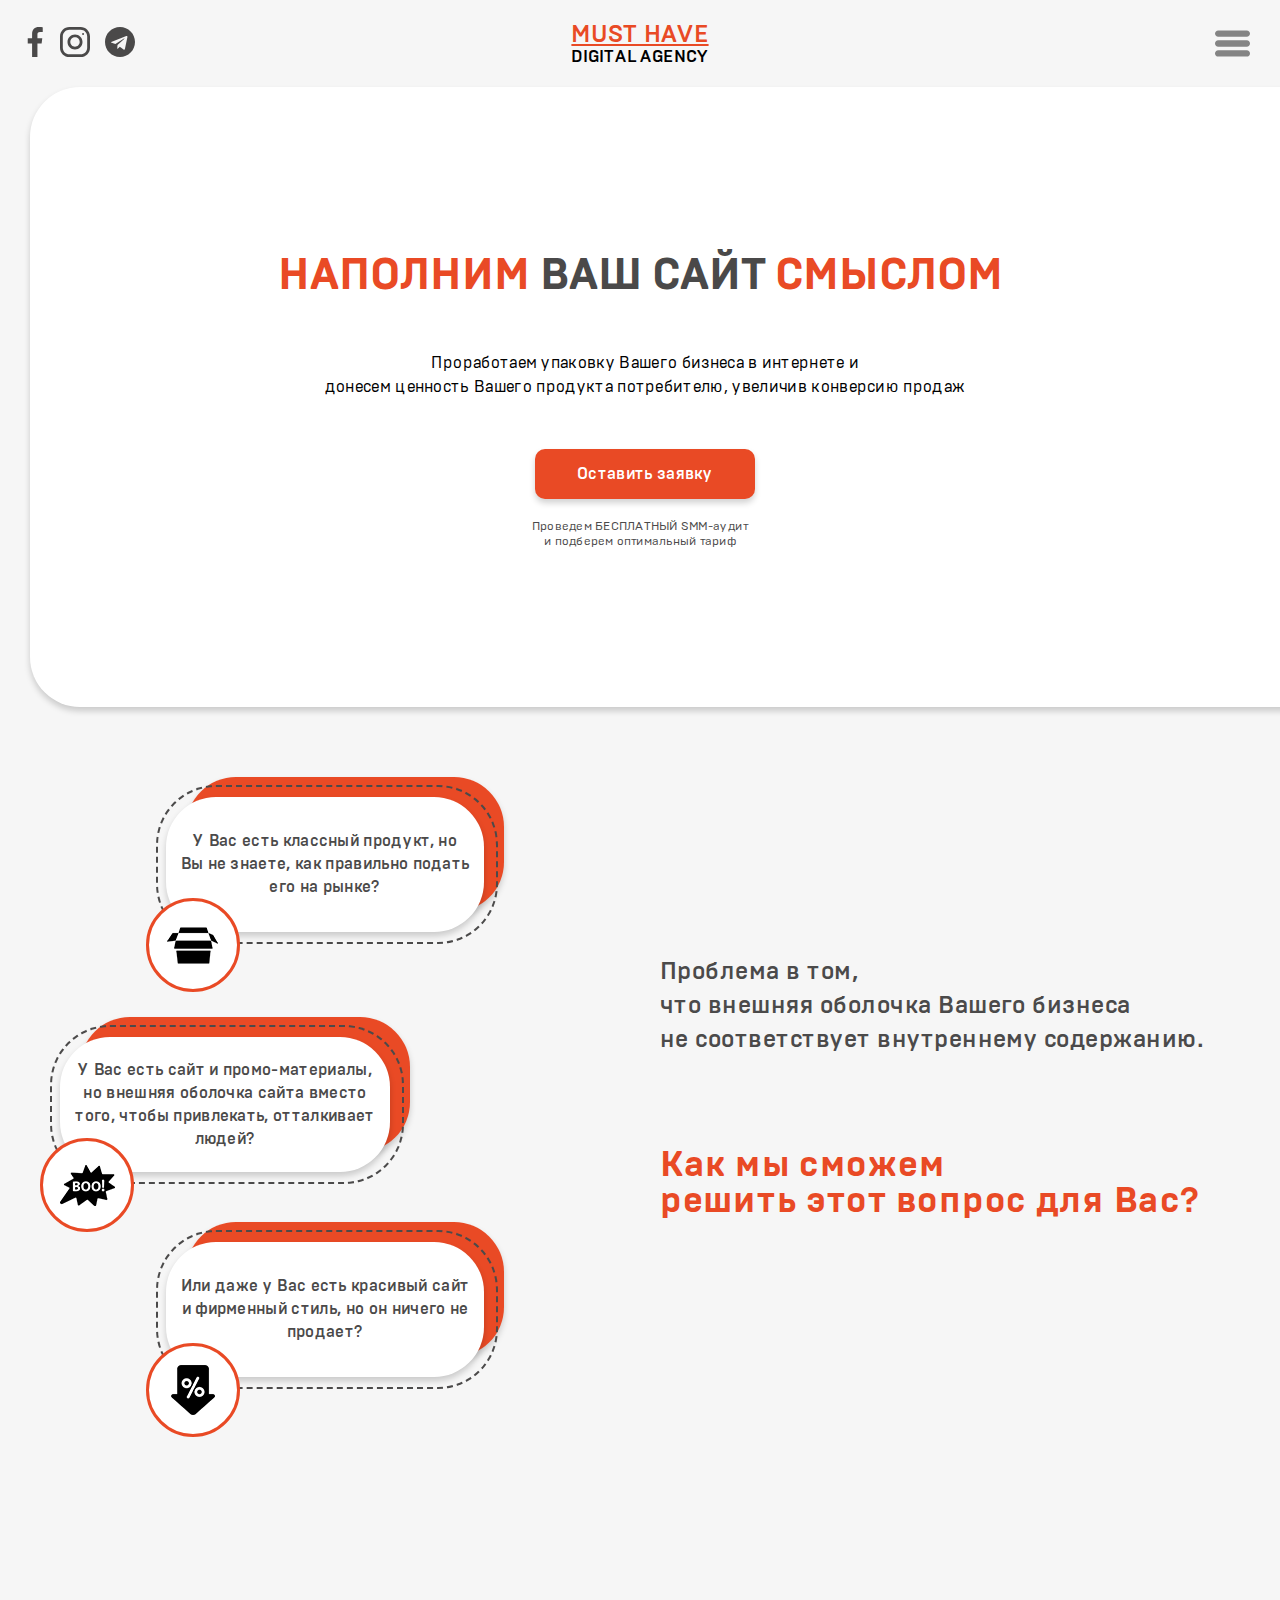
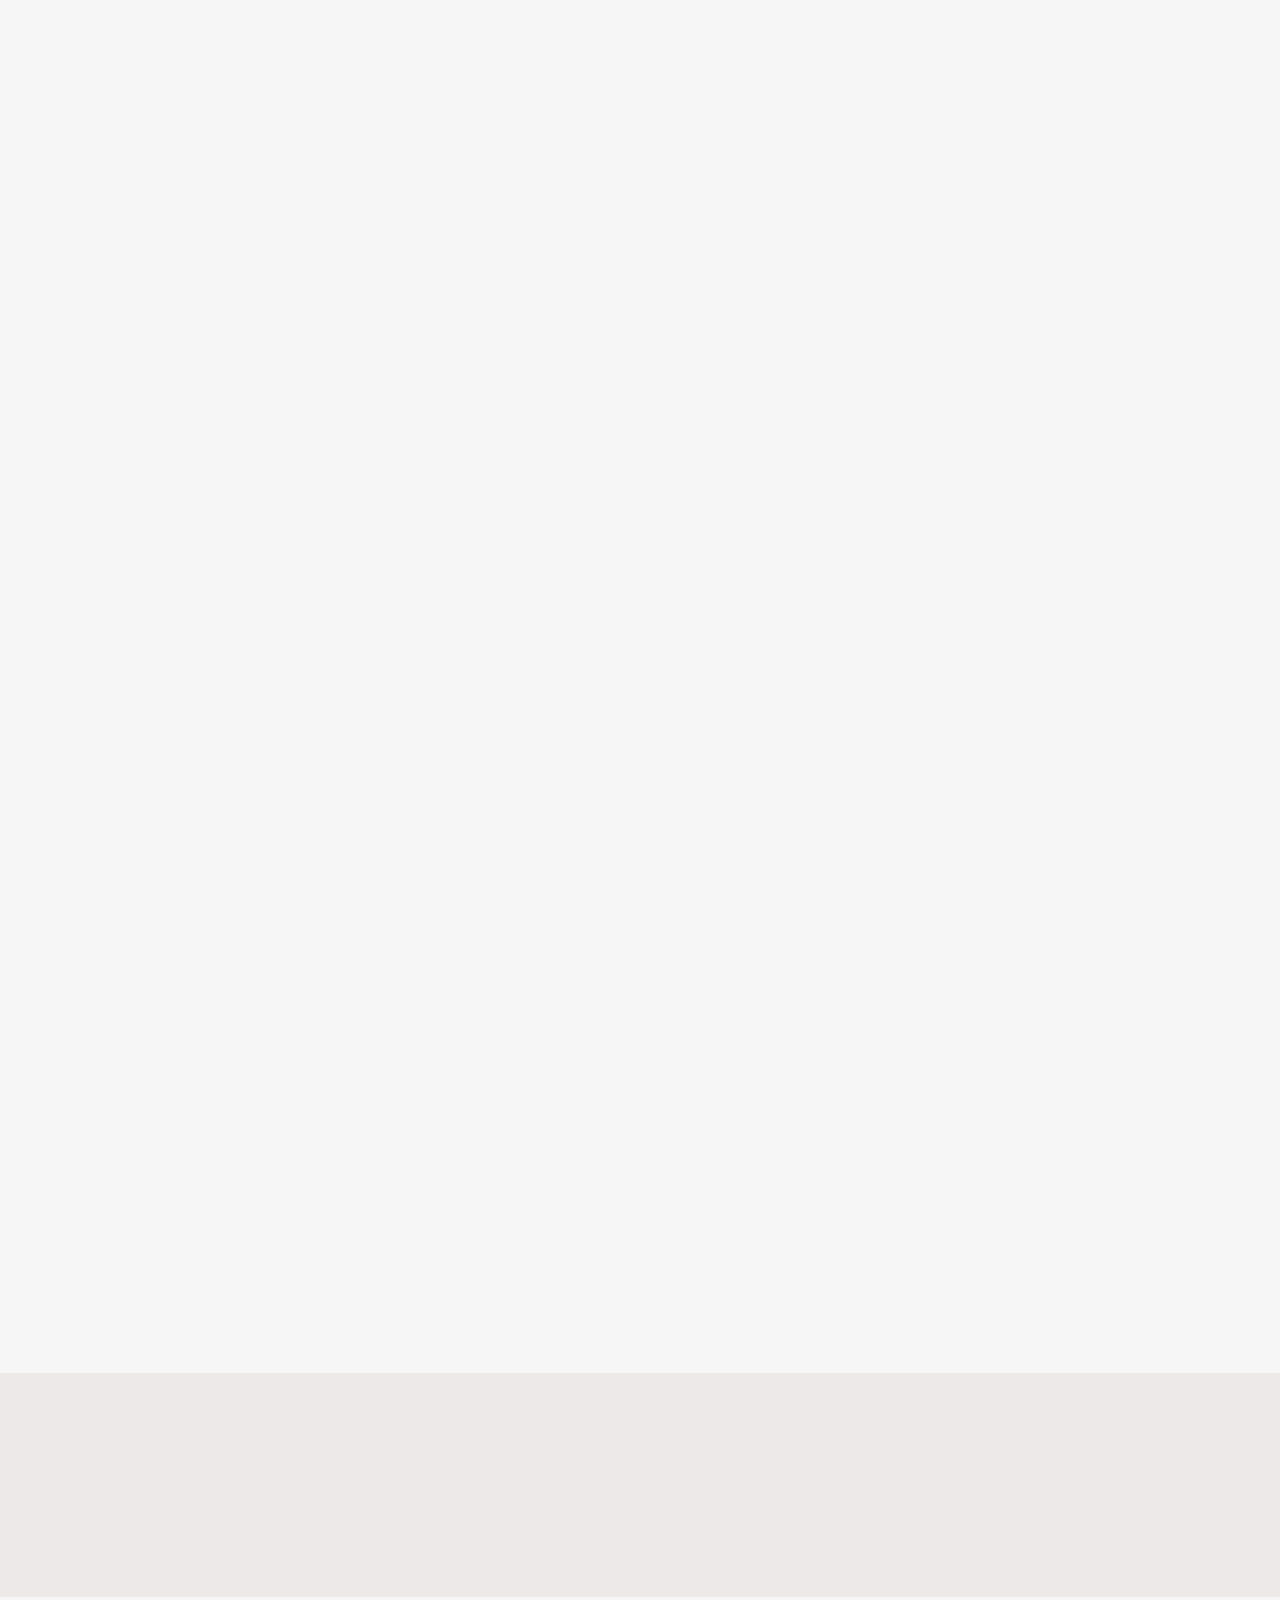
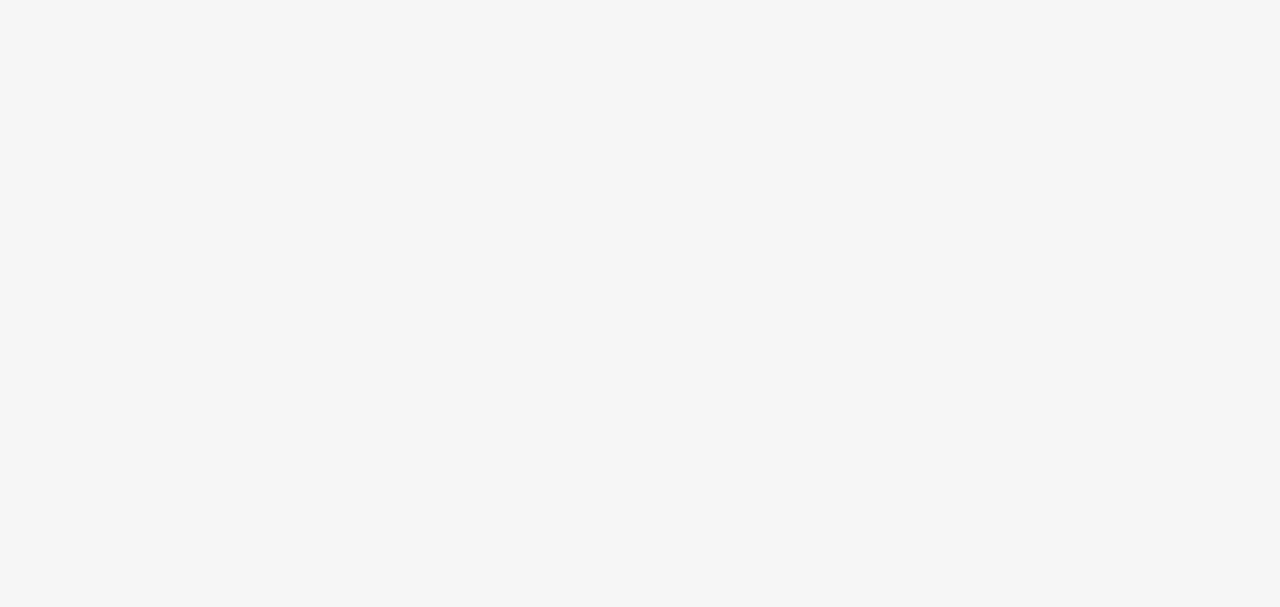
==== commit 3002616a: "pravki" ====
--- a/prot.html
+++ b/prot.html
@@ -20,17 +20,17 @@
                         <div class="header_social_box wow fadeInLeft" data-wow-duration="0.85s" data-wow-delay="0.1s">
                             <a href="#">
                                 <span class="active-icon">
-                                    <?xml version="1.0"?>
+                                   
                                     <svg xmlns="http://www.w3.org/2000/svg" id="Bold" enable-background="new 0 0 24 24" height="512px" viewBox="0 0 24 24" width="512px" class=""><g><path d="m15.997 3.985h2.191v-3.816c-.378-.052-1.678-.169-3.192-.169-3.159 0-5.323 1.987-5.323 5.639v3.361h-3.486v4.266h3.486v10.734h4.274v-10.733h3.345l.531-4.266h-3.877v-2.939c.001-1.233.333-2.077 2.051-2.077z" data-original="#000000" class="active-path" data-old_color="#000000" fill="#FF491D"/></g> </svg>
                                 </span>
                                 <span class="disabled-icon">
-                                    <?xml version="1.0"?>
+                                   
                                     <svg xmlns="http://www.w3.org/2000/svg" id="Bold" enable-background="new 0 0 24 24" height="512px" viewBox="0 0 24 24" width="512px"><g><path d="m15.997 3.985h2.191v-3.816c-.378-.052-1.678-.169-3.192-.169-3.159 0-5.323 1.987-5.323 5.639v3.361h-3.486v4.266h3.486v10.734h4.274v-10.733h3.345l.531-4.266h-3.877v-2.939c.001-1.233.333-2.077 2.051-2.077z" data-original="#000000" class="active-path" data-old_color="#000000" fill="#4A4949"/></g> </svg>
                                 </span>
                             </a>
                             <a href="#">
                                 <span class="active-icon">
-                                    <?xml version="1.0"?>
+                                   
                                     <svg xmlns="http://www.w3.org/2000/svg" xmlns:xlink="http://www.w3.org/1999/xlink" version="1.1" id="Capa_1" x="0px" y="0px" viewBox="0 0 512 512" style="enable-background:new 0 0 512 512;" xml:space="preserve" width="512px" height="512px"><g><g>
                                         <g>
                                             <path d="M352,0H160C71.648,0,0,71.648,0,160v192c0,88.352,71.648,160,160,160h192c88.352,0,160-71.648,160-160V160    C512,71.648,440.352,0,352,0z M464,352c0,61.76-50.24,112-112,112H160c-61.76,0-112-50.24-112-112V160C48,98.24,98.24,48,160,48    h192c61.76,0,112,50.24,112,112V352z" data-original="#000000" class="active-path" data-old_color="#000000" fill="#FF491D"/>
@@ -46,7 +46,7 @@
                                     </g></g> </svg>
                                 </span>
                                 <span class="disabled-icon">
-                                    <?xml version="1.0"?>
+                                   
                                         <svg xmlns="http://www.w3.org/2000/svg" xmlns:xlink="http://www.w3.org/1999/xlink" version="1.1" id="Capa_1" x="0px" y="0px" viewBox="0 0 512 512" style="enable-background:new 0 0 512 512;" xml:space="preserve" width="512px" height="512px"><g><g>
                                             <g>
                                                 <path d="M352,0H160C71.648,0,0,71.648,0,160v192c0,88.352,71.648,160,160,160h192c88.352,0,160-71.648,160-160V160    C512,71.648,440.352,0,352,0z M464,352c0,61.76-50.24,112-112,112H160c-61.76,0-112-50.24-112-112V160C48,98.24,98.24,48,160,48    h192c61.76,0,112,50.24,112,112V352z" data-original="#000000" class="active-path" data-old_color="#000000" fill="#4A4949"/>
@@ -65,11 +65,11 @@
                             </a>
                             <a href="#">
                                 <span class="active-icon">
-                                    <?xml version="1.0"?>
+                                   
                                     <svg xmlns="http://www.w3.org/2000/svg" id="Bold" enable-background="new 0 0 24 24" height="512px" viewBox="0 0 24 24" width="512px"><g><path d="m12 24c6.629 0 12-5.371 12-12s-5.371-12-12-12-12 5.371-12 12 5.371 12 12 12zm-6.509-12.26 11.57-4.461c.537-.194 1.006.131.832.943l.001-.001-1.97 9.281c-.146.658-.537.818-1.084.508l-3-2.211-1.447 1.394c-.16.16-.295.295-.605.295l.213-3.053 5.56-5.023c.242-.213-.054-.333-.373-.121l-6.871 4.326-2.962-.924c-.643-.204-.657-.643.136-.953z" data-original="#000000" class="active-path" data-old_color="#000000" fill="#FF491D"/></g> </svg>
                                 </span>
                                 <span class="disabled-icon">
-                                    <?xml version="1.0"?>
+                                   
                                     <svg xmlns="http://www.w3.org/2000/svg" id="Bold" enable-background="new 0 0 24 24" height="512px" viewBox="0 0 24 24" width="512px"><g><path d="m12 24c6.629 0 12-5.371 12-12s-5.371-12-12-12-12 5.371-12 12 5.371 12 12 12zm-6.509-12.26 11.57-4.461c.537-.194 1.006.131.832.943l.001-.001-1.97 9.281c-.146.658-.537.818-1.084.508l-3-2.211-1.447 1.394c-.16.16-.295.295-.605.295l.213-3.053 5.56-5.023c.242-.213-.054-.333-.373-.121l-6.871 4.326-2.962-.924c-.643-.204-.657-.643.136-.953z" data-original="#000000" class="active-path" data-old_color="#000000" fill="#4A4949"/></g> </svg>
                                 </span>
                             </a>
@@ -78,9 +78,36 @@
                             <p class="logo_text_top">must have</p>
                             <p class="logo_text_bottom">DIGITAL AGENCY</p>
                         </div>
-                        <div class="header_btn_box wow fadeInRight" data-wow-duration="0.85s" data-wow-delay="0.1s">
-                            <?xml version="1.0"?>
-                            <svg xmlns="http://www.w3.org/2000/svg" id="Layer_1" enable-background="new 0 0 512 512" height="512px" viewBox="0 0 512 512" width="512px"><g><path d="m464.883 64.267h-417.766c-25.98 0-47.117 21.136-47.117 47.149 0 25.98 21.137 47.117 47.117 47.117h417.766c25.98 0 47.117-21.137 47.117-47.117 0-26.013-21.137-47.149-47.117-47.149z" data-original="#000000" class="active-path" data-old_color="#000000" fill="#848484"/><path d="m464.883 208.867h-417.766c-25.98 0-47.117 21.136-47.117 47.149 0 25.98 21.137 47.117 47.117 47.117h417.766c25.98 0 47.117-21.137 47.117-47.117 0-26.013-21.137-47.149-47.117-47.149z" data-original="#000000" class="active-path" data-old_color="#000000" fill="#848484"/><path d="m464.883 353.467h-417.766c-25.98 0-47.117 21.137-47.117 47.149 0 25.98 21.137 47.117 47.117 47.117h417.766c25.98 0 47.117-21.137 47.117-47.117 0-26.012-21.137-47.149-47.117-47.149z" data-original="#000000" class="active-path" data-old_color="#000000" fill="#848484"/></g> </svg>
+                        <div class="menu_header">
+                            <div class="header_btn_box wow fadeInRight" data-wow-duration="0.85s" data-wow-delay="0.1s">
+                               
+                                <svg xmlns="http://www.w3.org/2000/svg" id="Layer_1" enable-background="new 0 0 512 512" height="512px" viewBox="0 0 512 512" width="512px"><g><path d="m464.883 64.267h-417.766c-25.98 0-47.117 21.136-47.117 47.149 0 25.98 21.137 47.117 47.117 47.117h417.766c25.98 0 47.117-21.137 47.117-47.117 0-26.013-21.137-47.149-47.117-47.149z" data-original="#000000" class="active-path" data-old_color="#000000" fill="#848484"/><path d="m464.883 208.867h-417.766c-25.98 0-47.117 21.136-47.117 47.149 0 25.98 21.137 47.117 47.117 47.117h417.766c25.98 0 47.117-21.137 47.117-47.117 0-26.013-21.137-47.149-47.117-47.149z" data-original="#000000" class="active-path" data-old_color="#000000" fill="#848484"/><path d="m464.883 353.467h-417.766c-25.98 0-47.117 21.137-47.117 47.149 0 25.98 21.137 47.117 47.117 47.117h417.766c25.98 0 47.117-21.137 47.117-47.117 0-26.012-21.137-47.149-47.117-47.149z" data-original="#000000" class="active-path" data-old_color="#000000" fill="#848484"/></g> </svg>
+                            </div>
+                            <nav>
+                                <ul>
+                                    <li>
+                                        <a href="smm.html">SMM</a>
+                                    </li>
+                                    <li>
+                                        <a href="prot.html">Прототипы
+                                            <ul class="sub-menu">
+                                                <li>
+                                                    <a href="prot.html">Тест</a>
+                                                </li>
+                                                <li>
+                                                    <a href="prot.html">Тест</a>
+                                                </li>
+                                                <li>
+                                                    <a href="prot.html">Тест</a>
+                                                </li>
+                                            </ul>
+                                        </a>
+                                    </li>
+                                    <li>
+                                        <a href="voronka.html">Воронка</a>
+                                    </li>
+                                </ul>
+                            </nav>
                         </div>
                     </div>
                 </div>
@@ -177,7 +204,7 @@
                                         Собираем полную<br> информацию о продукте и<br> компании
                                     </p>
                                 </div>
-                                <div class="protype_stages_box wow fadeInLeft" data-wow-duration="0.85s" data-wow-delay="0.35s">
+                                <div class="protype_stages_box wow fadeInLeft" data-wow-duration="0.85s" data-wow-delay="0.2s">
                                     <div class="protype_num_box">
                                         <p class="protype_stages_num">02</p>
                                     </div>
@@ -187,7 +214,7 @@
                                         ожидаемую реакцию ЦА
                                     </p>
                                 </div>
-                                <div class="protype_stages_box wow fadeInLeft" data-wow-duration="0.85s" data-wow-delay="0.70s">
+                                <div class="protype_stages_box wow fadeInLeft" data-wow-duration="0.85s" data-wow-delay="0.3s">
                                     <div class="protype_num_box">
                                         <p class="protype_stages_num">03</p>
                                     </div>
@@ -198,7 +225,7 @@
                                         подписка и т.д.
                                     </p>
                                 </div>
-                                <div class="protype_stages_box wow fadeInLeft" data-wow-duration="0.85s" data-wow-delay="1.05s">
+                                <div class="protype_stages_box wow fadeInLeft" data-wow-duration="0.85s" data-wow-delay="0.4s">
                                     <div class="protype_num_box">
                                         <p class="protype_stages_num">04</p>
                                     </div>
@@ -206,7 +233,7 @@
                                         Анализируем конкурентов и<br> лидеров ниши, определяем<br> сильные стороны продукта и<br> компании
                                     </p>
                                 </div>
-                                <div class="protype_stages_box wow fadeInLeft" data-wow-duration="0.85s" data-wow-delay="1.40s">
+                                <div class="protype_stages_box wow fadeInLeft" data-wow-duration="0.85s" data-wow-delay="0.5s">
                                     <div class="protype_num_box">
                                         <p class="protype_stages_num">05</p>
                                     </div>
@@ -214,7 +241,7 @@
                                         Готовим структуру и<br> контентное наполнение<br> страницы исходя из целей и<br> на основе полученной<br> информации
                                     </p>
                                 </div>
-                                <div class="protype_stages_box wow fadeInLeft" data-wow-duration="0.85s" data-wow-delay="1.75s">
+                                <div class="protype_stages_box wow fadeInLeft" data-wow-duration="0.85s" data-wow-delay="0.6s">
                                     <div class="protype_num_box">
                                         <p class="protype_stages_num">06</p>
                                     </div>
@@ -222,7 +249,7 @@
                                         Согласовываем прототип,<br> вносим правки и<br> утверждаем 
                                     </p>
                                 </div>
-                                <div class="protype_stages_box wow fadeInLeft" data-wow-duration="0.85s" data-wow-delay="2.1s">
+                                <div class="protype_stages_box wow fadeInLeft" data-wow-duration="0.85s" data-wow-delay="0.7s">
                                     <div class="protype_num_box">
                                         <p class="protype_stages_num">07</p>
                                     </div>
@@ -230,7 +257,7 @@
                                         Передаем в дизайн и на<br> верстку десктопной и<br> мобильной версии<br> (*опциональный этап)
                                     </p>
                                 </div>
-                                <div class="protype_stages_box wow fadeInLeft" data-wow-duration="0.85s" data-wow-delay="2.45s">
+                                <div class="protype_stages_box wow fadeInLeft" data-wow-duration="0.85s" data-wow-delay="0.8s">
                                     <div class="protype_num_box">
                                         <p class="protype_stages_num">08</p>
                                     </div>
@@ -388,17 +415,17 @@
                                 <div class="social_box">
                                     <a href="#">
                                         <span class="active-icon">
-                                            <?xml version="1.0"?>
+                                           
                                             <svg xmlns="http://www.w3.org/2000/svg" id="Bold" enable-background="new 0 0 24 24" height="512px" viewBox="0 0 24 24" width="512px" class=""><g><path d="m15.997 3.985h2.191v-3.816c-.378-.052-1.678-.169-3.192-.169-3.159 0-5.323 1.987-5.323 5.639v3.361h-3.486v4.266h3.486v10.734h4.274v-10.733h3.345l.531-4.266h-3.877v-2.939c.001-1.233.333-2.077 2.051-2.077z" data-original="#000000" class="active-path" data-old_color="#000000" fill="#FF491D"/></g> </svg>
                                         </span>
                                         <span class="disabled-icon">
-                                            <?xml version="1.0"?>
+                                           
                                             <svg xmlns="http://www.w3.org/2000/svg" id="Bold" enable-background="new 0 0 24 24" height="512px" viewBox="0 0 24 24" width="512px"><g><path d="m15.997 3.985h2.191v-3.816c-.378-.052-1.678-.169-3.192-.169-3.159 0-5.323 1.987-5.323 5.639v3.361h-3.486v4.266h3.486v10.734h4.274v-10.733h3.345l.531-4.266h-3.877v-2.939c.001-1.233.333-2.077 2.051-2.077z" data-original="#000000" class="active-path" data-old_color="#000000" fill="#4A4949"/></g> </svg>
                                         </span>
                                     </a>
                                     <a href="#">
                                         <span class="active-icon">
-                                            <?xml version="1.0"?>
+                                           
                                             <svg xmlns="http://www.w3.org/2000/svg" xmlns:xlink="http://www.w3.org/1999/xlink" version="1.1" id="Capa_1" x="0px" y="0px" viewBox="0 0 512 512" style="enable-background:new 0 0 512 512;" xml:space="preserve" width="512px" height="512px"><g><g>
                                                 <g>
                                                     <path d="M352,0H160C71.648,0,0,71.648,0,160v192c0,88.352,71.648,160,160,160h192c88.352,0,160-71.648,160-160V160    C512,71.648,440.352,0,352,0z M464,352c0,61.76-50.24,112-112,112H160c-61.76,0-112-50.24-112-112V160C48,98.24,98.24,48,160,48    h192c61.76,0,112,50.24,112,112V352z" data-original="#000000" class="active-path" data-old_color="#000000" fill="#FF491D"/>
@@ -414,7 +441,7 @@
                                             </g></g> </svg>
                                         </span>
                                         <span class="disabled-icon">
-                                            <?xml version="1.0"?>
+                                           
                                                 <svg xmlns="http://www.w3.org/2000/svg" xmlns:xlink="http://www.w3.org/1999/xlink" version="1.1" id="Capa_1" x="0px" y="0px" viewBox="0 0 512 512" style="enable-background:new 0 0 512 512;" xml:space="preserve" width="512px" height="512px"><g><g>
                                                     <g>
                                                         <path d="M352,0H160C71.648,0,0,71.648,0,160v192c0,88.352,71.648,160,160,160h192c88.352,0,160-71.648,160-160V160    C512,71.648,440.352,0,352,0z M464,352c0,61.76-50.24,112-112,112H160c-61.76,0-112-50.24-112-112V160C48,98.24,98.24,48,160,48    h192c61.76,0,112,50.24,112,112V352z" data-original="#000000" class="active-path" data-old_color="#000000" fill="#4A4949"/>
@@ -433,11 +460,11 @@
                                     </a>
                                     <a href="#">
                                         <span class="active-icon">
-                                            <?xml version="1.0"?>
+                                           
                                             <svg xmlns="http://www.w3.org/2000/svg" id="Bold" enable-background="new 0 0 24 24" height="512px" viewBox="0 0 24 24" width="512px"><g><path d="m12 24c6.629 0 12-5.371 12-12s-5.371-12-12-12-12 5.371-12 12 5.371 12 12 12zm-6.509-12.26 11.57-4.461c.537-.194 1.006.131.832.943l.001-.001-1.97 9.281c-.146.658-.537.818-1.084.508l-3-2.211-1.447 1.394c-.16.16-.295.295-.605.295l.213-3.053 5.56-5.023c.242-.213-.054-.333-.373-.121l-6.871 4.326-2.962-.924c-.643-.204-.657-.643.136-.953z" data-original="#000000" class="active-path" data-old_color="#000000" fill="#FF491D"/></g> </svg>
                                         </span>
                                         <span class="disabled-icon">
-                                            <?xml version="1.0"?>
+                                           
                                             <svg xmlns="http://www.w3.org/2000/svg" id="Bold" enable-background="new 0 0 24 24" height="512px" viewBox="0 0 24 24" width="512px"><g><path d="m12 24c6.629 0 12-5.371 12-12s-5.371-12-12-12-12 5.371-12 12 5.371 12 12 12zm-6.509-12.26 11.57-4.461c.537-.194 1.006.131.832.943l.001-.001-1.97 9.281c-.146.658-.537.818-1.084.508l-3-2.211-1.447 1.394c-.16.16-.295.295-.605.295l.213-3.053 5.56-5.023c.242-.213-.054-.333-.373-.121l-6.871 4.326-2.962-.924c-.643-.204-.657-.643.136-.953z" data-original="#000000" class="active-path" data-old_color="#000000" fill="#4A4949"/></g> </svg>
                                         </span>
                                     </a>
--- a/css/main.css
+++ b/css/main.css
@@ -3,6 +3,9 @@
   grid-template-columns: repeat(3, 1fr);
   grid-gap: 10px;
   padding: 40px 0; }
+  @media (max-width: 1400px) {
+    .header_container {
+      padding: 20px 0; } }
   @media (max-width: 760px) {
     .header_container {
       display: -webkit-box;
@@ -16,8 +19,7 @@
       -webkit-box-pack: justify;
       -webkit-justify-content: space-between;
           -ms-flex-pack: justify;
-              justify-content: space-between;
-      padding: 20px 0; } }
+              justify-content: space-between; } }
   .header_container .logo_box {
     display: -webkit-box;
     display: -webkit-flex;
@@ -98,10 +100,78 @@
     margin-right: 15px; }
 
 .header_btn_box {
-  cursor: pointer; }
+  cursor: pointer;
+  height: 35px;
+  width: 35px; }
   .header_btn_box svg {
     height: 35px;
     width: 35px; }
+
+.menu_header {
+  position: relative;
+  display: -webkit-box;
+  display: -webkit-flex;
+  display: -ms-flexbox;
+  display: flex;
+  -webkit-box-pack: end;
+  -webkit-justify-content: flex-end;
+      -ms-flex-pack: end;
+          justify-content: flex-end;
+  -webkit-box-align: center;
+  -webkit-align-items: center;
+      -ms-flex-align: center;
+          align-items: center; }
+
+header {
+  position: relative;
+  z-index: 99; }
+
+nav {
+  position: absolute;
+  background: #fff;
+  right: 0;
+  display: none;
+  top: 45px;
+  border-radius: 10px;
+  -webkit-box-shadow: 0 4px 6px rgba(0, 0, 0, 0.18);
+          box-shadow: 0 4px 6px rgba(0, 0, 0, 0.18); }
+  nav ul {
+    padding: 10px 15px; }
+    nav ul li {
+      min-width: 140px;
+      padding: 3px 0;
+      display: block;
+      position: relative; }
+    nav ul a {
+      color: #4a4949;
+      font: 1rem "Regular"; }
+      nav ul a:hover {
+        text-decoration: underline; }
+  nav .arrow_mob {
+    height: 10px;
+    cursor: pointer;
+    width: 10px;
+    position: absolute;
+    right: 0;
+    top: 9.5px;
+    -webkit-transform: rotate(180deg);
+        -ms-transform: rotate(180deg);
+            transform: rotate(180deg); }
+    nav .arrow_mob::after {
+      content: '';
+      background: url(../img/icon/arr.svg);
+      background-size: 12px 12px;
+      height: 12px;
+      width: 12px;
+      display: block; }
+  nav .sub-menu {
+    display: none;
+    padding: 5px 5px 0 5px; }
+    nav .sub-menu li {
+      padding: 2px 0;
+      min-width: 100%; }
+    nav .sub-menu li:last-child {
+      padding-bottom: 0; }
 
 .main_section_container {
   display: -webkit-box;
@@ -121,9 +191,13 @@
   -webkit-flex-direction: column;
       -ms-flex-direction: column;
           flex-direction: column;
-  min-height: 580px;
+  min-height: 540px;
   padding: 100px;
   position: relative; }
+  @media (max-width: 1400px) {
+    .main_section_container {
+      min-height: 500px;
+      padding: 60px; } }
   @media (max-width: 990px) {
     .main_section_container {
       padding: 30px;
@@ -212,7 +286,7 @@
     position: relative;
     left: 5px;
     display: inline-block; }
-    @media (max-width: 400px) {
+    @media (max-width: 450px) {
       .main_content .btn_dark {
         left: 0;
         -webkit-box-sizing: border-box;
@@ -285,7 +359,7 @@
     width: 190px;
     margin: 0 auto;
     margin-bottom: 20px; }
-    @media (max-width: 400px) {
+    @media (max-width: 450px) {
       .simple_main .btn_dark {
         width: 100%; } }
   .simple_main .main_preview {
@@ -311,32 +385,36 @@
   display: grid;
   grid-template-columns: 1fr;
   grid-gap: 80px; }
-  @media (max-width: 990px) {
+  @media (max-width: 1200px) {
     .services_wrap {
-      grid-gap: 30px; } }
-  .services_wrap .services_box:first-child .services_img img {
+      grid-gap: 20px; } }
+  @media (max-width: 1200px) {
+    .services_wrap .services_box:first-child .services_img {
+      margin-top: 5px; } }
+  .services_wrap .services_box:first-child .services_img video {
     left: -265px; }
     @media (max-width: 1200px) {
-      .services_wrap .services_box:first-child .services_img img {
-        left: -460px; } }
-    @media (max-width: 990px) {
-      .services_wrap .services_box:first-child .services_img img {
+      .services_wrap .services_box:first-child .services_img video {
         left: 0; } }
-  .services_wrap .services_box:nth-child(2) .services_img img {
+  @media (max-width: 1200px) {
+    .services_wrap .services_box:nth-child(2) {
+      -webkit-box-orient: vertical;
+      -webkit-box-direction: reverse;
+      -webkit-flex-direction: column-reverse;
+          -ms-flex-direction: column-reverse;
+              flex-direction: column-reverse; } }
+  @media (max-width: 1200px) {
+    .services_wrap .services_box:nth-child(2) .services_img {
+      margin-top: 15px; } }
+  .services_wrap .services_box:nth-child(2) .services_img video {
     right: -265px; }
     @media (max-width: 1200px) {
-      .services_wrap .services_box:nth-child(2) .services_img img {
-        right: -500px; } }
-    @media (max-width: 990px) {
-      .services_wrap .services_box:nth-child(2) .services_img img {
+      .services_wrap .services_box:nth-child(2) .services_img video {
         right: 0; } }
-  .services_wrap .services_box:last-child .services_img img {
+  .services_wrap .services_box:last-child .services_img video {
     left: -265px; }
     @media (max-width: 1200px) {
-      .services_wrap .services_box:last-child .services_img img {
-        left: -500px; } }
-    @media (max-width: 990px) {
-      .services_wrap .services_box:last-child .services_img img {
+      .services_wrap .services_box:last-child .services_img video {
         left: 0; } }
 
 .services_box {
@@ -352,6 +430,13 @@
   -webkit-justify-content: space-between;
       -ms-flex-pack: justify;
           justify-content: space-between; }
+  @media (max-width: 1200px) {
+    .services_box {
+      -webkit-box-orient: vertical;
+      -webkit-box-direction: normal;
+      -webkit-flex-direction: column;
+          -ms-flex-direction: column;
+              flex-direction: column; } }
   @media (max-width: 990px) {
     .services_box {
       -webkit-box-orient: vertical;
@@ -365,20 +450,35 @@
     width: 500px; }
     @media (max-width: 1200px) {
       .services_box .services_img {
-        width: 600px; } }
-    @media (max-width: 990px) {
-      .services_box .services_img {
-        display: none; } }
-    .services_box .services_img img {
+        width: 100%;
+        height: auto;
+        display: -webkit-box;
+        display: -webkit-flex;
+        display: -ms-flexbox;
+        display: flex;
+        -webkit-box-align: center;
+        -webkit-align-items: center;
+            -ms-flex-align: center;
+                align-items: center;
+        -webkit-box-pack: center;
+        -webkit-justify-content: center;
+            -ms-flex-pack: center;
+                justify-content: center;
+        margin: 10px 0 0 0; } }
+    .services_box .services_img video {
       width: 765px;
       height: 370px;
+      border-radius: 15px;
       position: absolute;
       -o-object-fit: contain;
          object-fit: contain; }
       @media (max-width: 1200px) {
-        .services_box .services_img img {
-          width: 700px;
-          height: 340px; } }
+        .services_box .services_img video {
+          width: 100%;
+          height: auto;
+          position: relative;
+          -webkit-box-sizing: border-box;
+                  box-sizing: border-box; } }
 
 .services_info_box {
   width: 570px;
@@ -474,7 +574,7 @@
     padding: 100px 0; }
     @media (max-width: 1280px) {
       .about .container {
-        padding: 80px 0; } }
+        padding: 70px 0; } }
     @media (max-width: 990px) {
       .about .container {
         padding: 40px 0; } }
@@ -1153,6 +1253,9 @@
   @media (max-width: 990px) {
     .smm_example_container .title_box {
       margin-bottom: 40px; } }
+  @media (max-width: 768px) {
+    .smm_example_container .title_box {
+      margin-bottom: 20px; } }
 
 .smm_example_wrap {
   display: grid;
@@ -1203,6 +1306,9 @@
   background: #fff; }
   .smm_tabs .container {
     padding: 100px 0; }
+    @media (max-width: 1400px) {
+      .smm_tabs .container {
+        padding: 70px 0; } }
     @media (max-width: 990px) {
       .smm_tabs .container {
         padding: 60px 0; } }
@@ -1885,8 +1991,7 @@
     position: relative; }
     @media (max-width: 576px) {
       .protype_stages_wrap .protype_stages_box {
-        border-radius: 30px;
-        min-height: 200px; } }
+        border-radius: 30px; } }
     .protype_stages_wrap .protype_stages_box .protype_num_box {
       border-radius: 0 10px 10px 0;
       background: #e94a25;
@@ -1925,9 +2030,7 @@
   margin-bottom: 35px; }
   @media (max-width: 768px) {
     .protype_slider .title_box {
-      margin-bottom: 20px; } }
-  .protype_slider .title_box .title_xl {
-    margin-bottom: 10px; }
+      margin-bottom: 5px; } }
 
 @media (max-width: 576px) {
   .protype_slider .protype_slider_wrap {
@@ -2319,6 +2422,9 @@
       margin-bottom: 10px; }
   .decision .container {
     padding: 100px 0; }
+    @media (max-width: 1400px) {
+      .decision .container {
+        padding: 70px 0; } }
     @media (max-width: 990px) {
       .decision .container {
         padding: 60px 0; } }
@@ -2771,6 +2877,9 @@
   -webkit-flex-direction: column;
       -ms-flex-direction: column;
           flex-direction: column; }
+  @media (max-width: 768px) {
+    .sheme .title_box {
+      margin-bottom: 20px; } }
 
 .sheme p {
   margin-top: 10px; }
@@ -3143,7 +3252,7 @@
   .btn_dark:hover {
     -webkit-box-shadow: none;
             box-shadow: none; }
-  @media (max-width: 380px) {
+  @media (max-width: 450px) {
     .btn_dark {
       width: 100%;
       text-align: center;
@@ -3277,8 +3386,8 @@
       padding: 0 15px; } }
 
 .margin {
-  margin-bottom: 120px; }
-  @media (max-width: 990px) {
+  margin-bottom: 110px; }
+  @media (max-width: 1400px) {
     .margin {
       margin-bottom: 80px; } }
   @media (max-width: 576px) {
@@ -3292,6 +3401,7 @@
   display: block; }
 
 button,
+video,
 input,
 select,
 textarea,
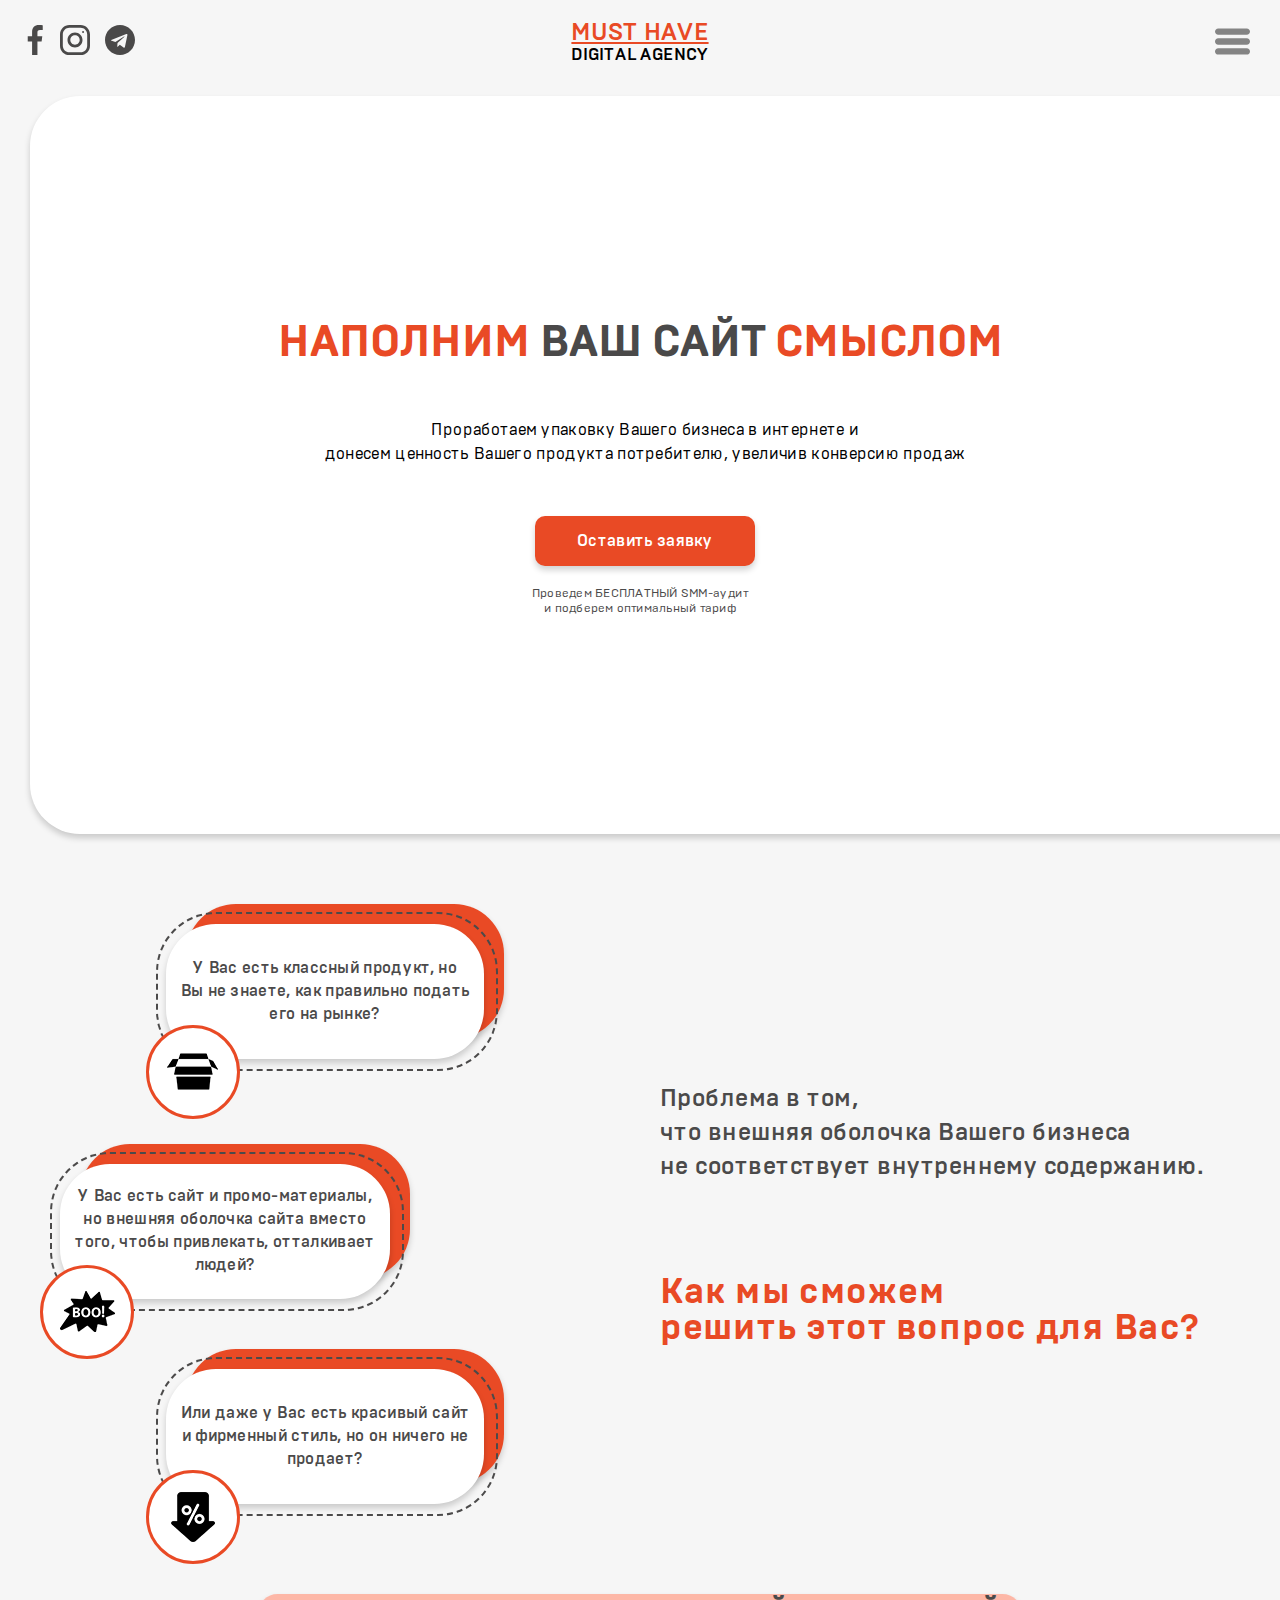
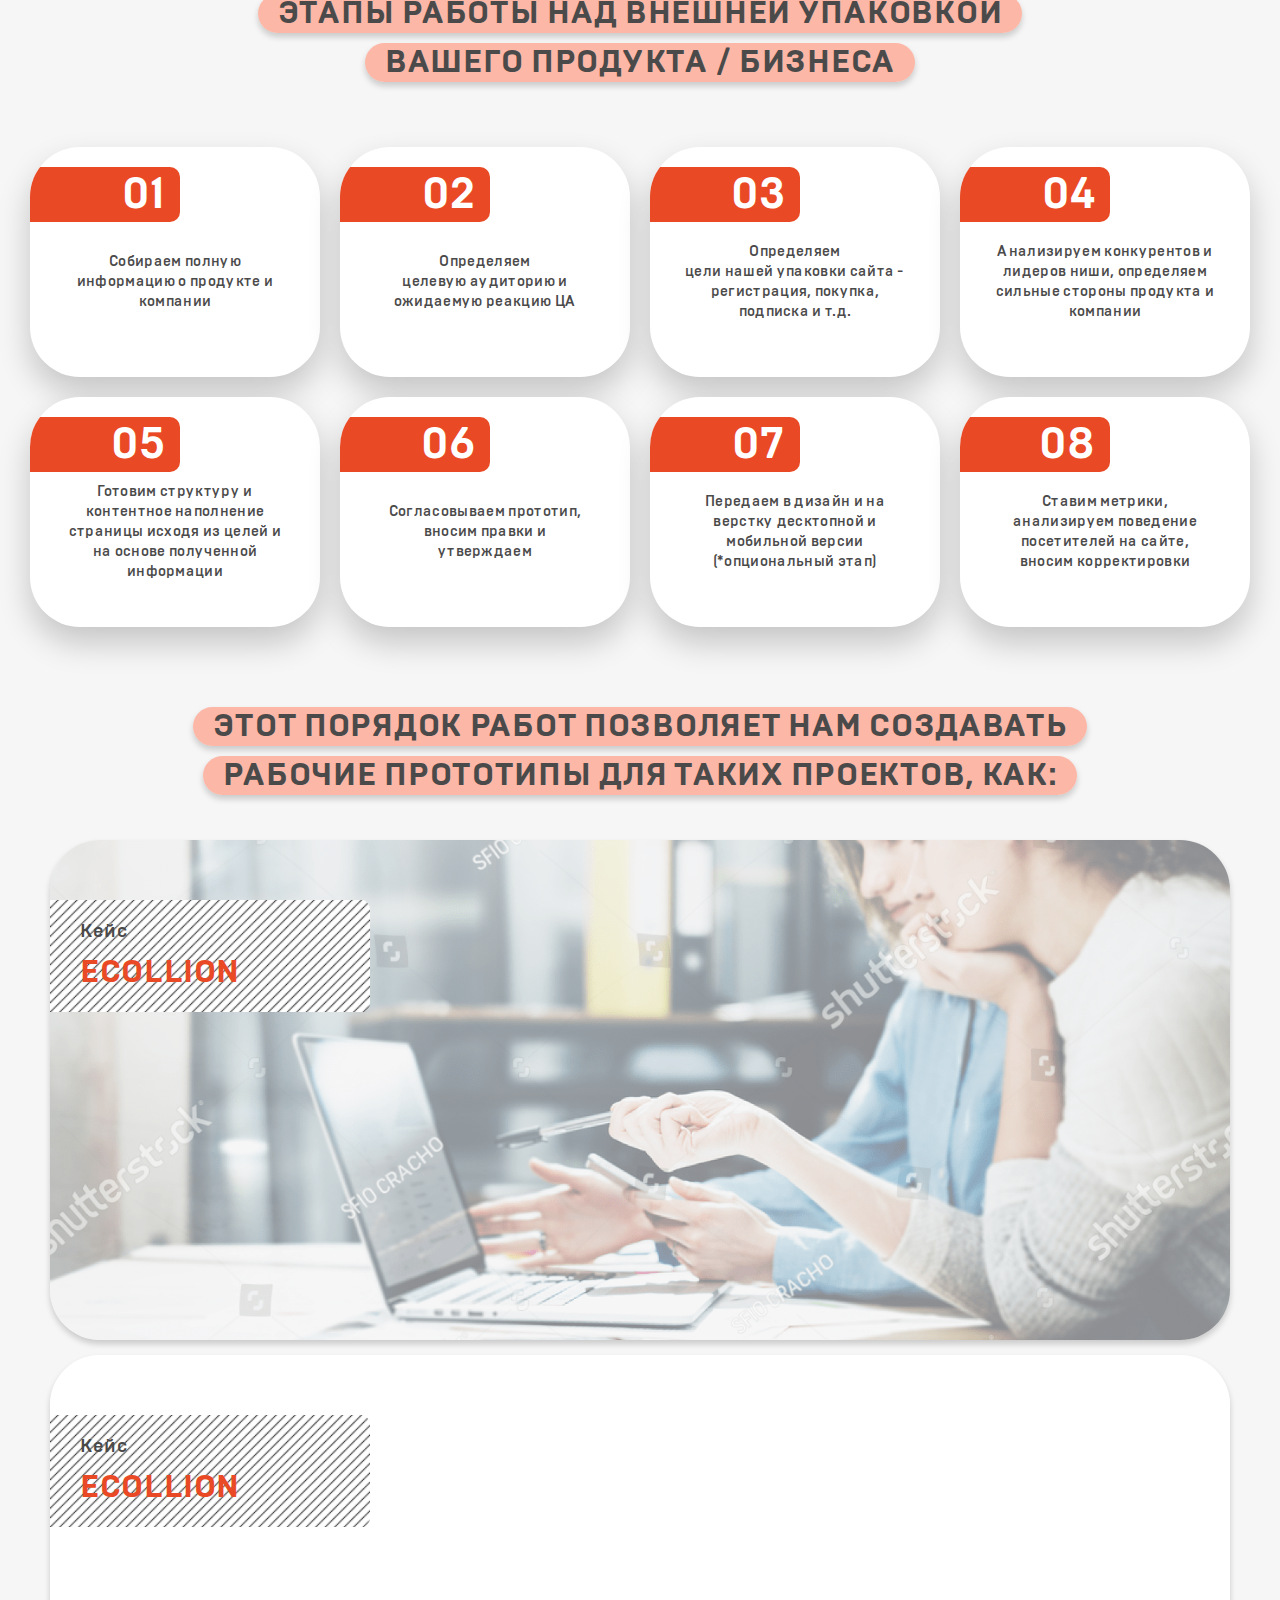
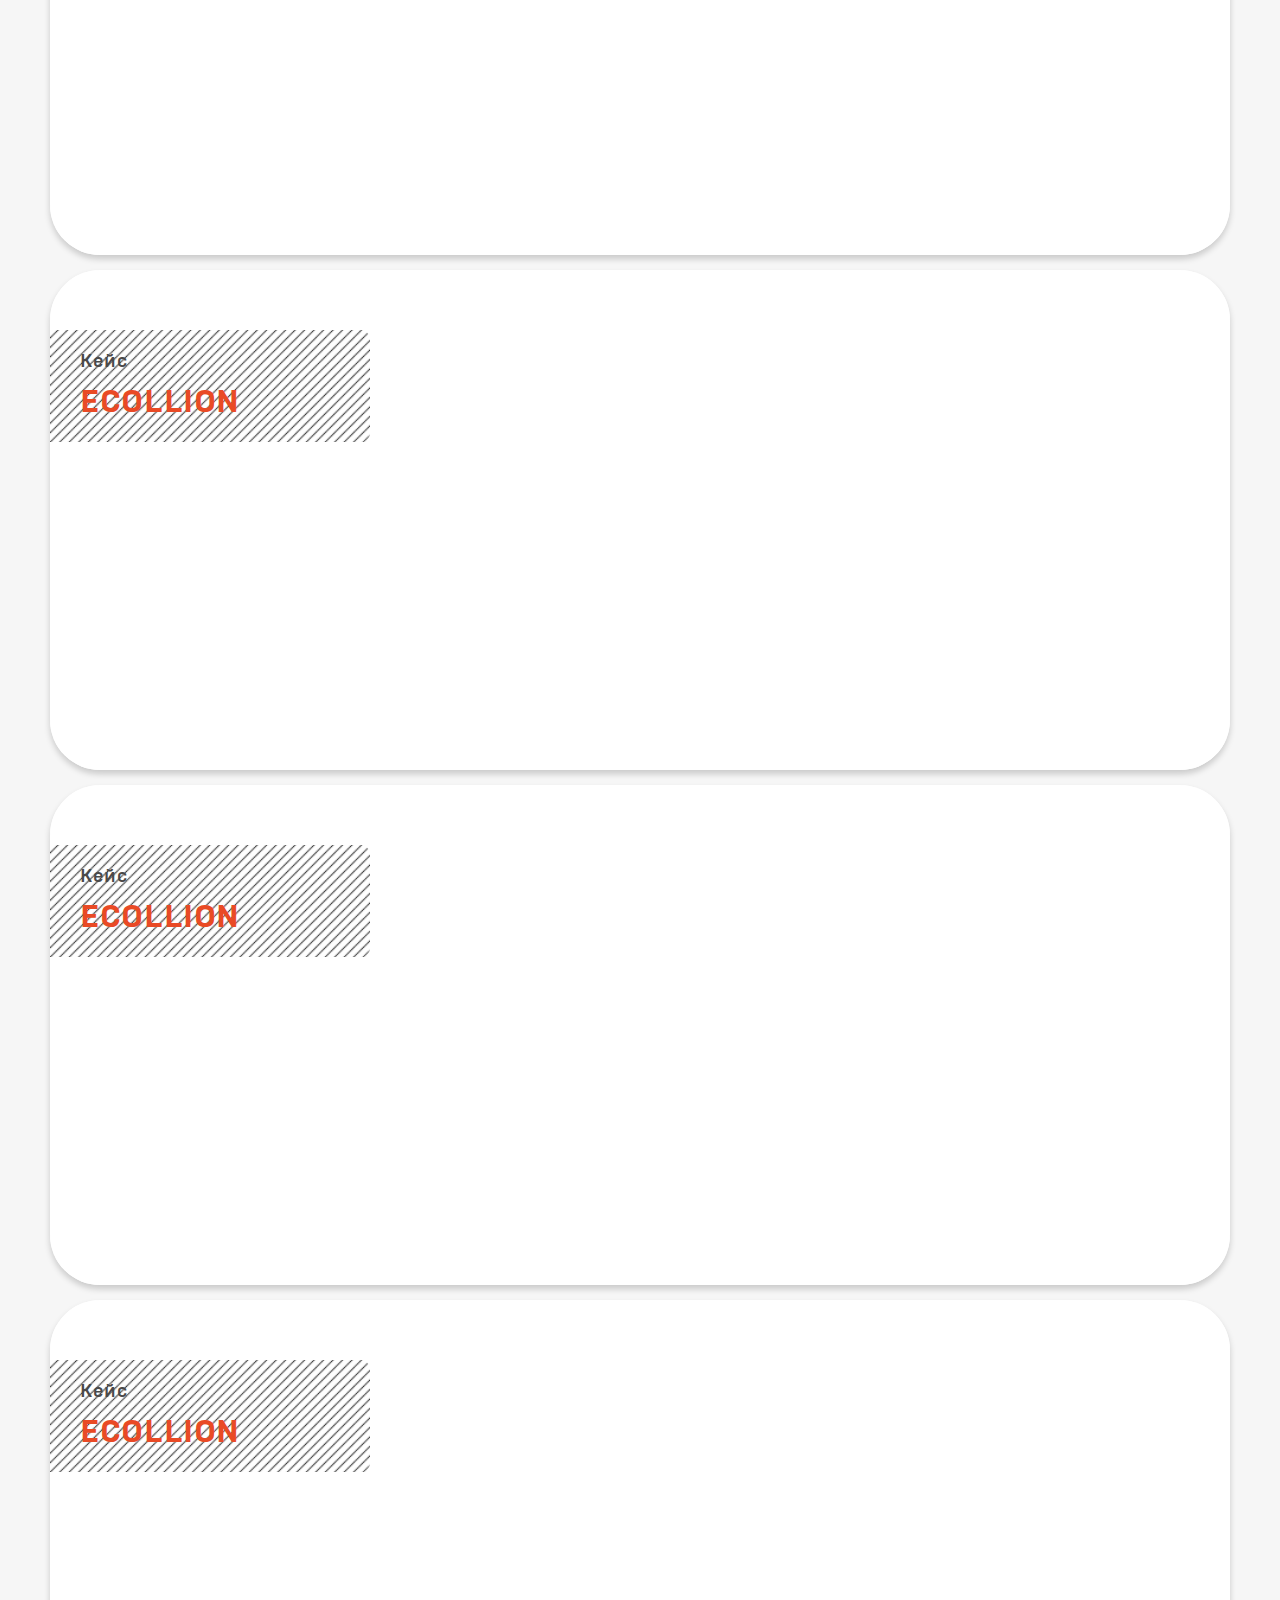
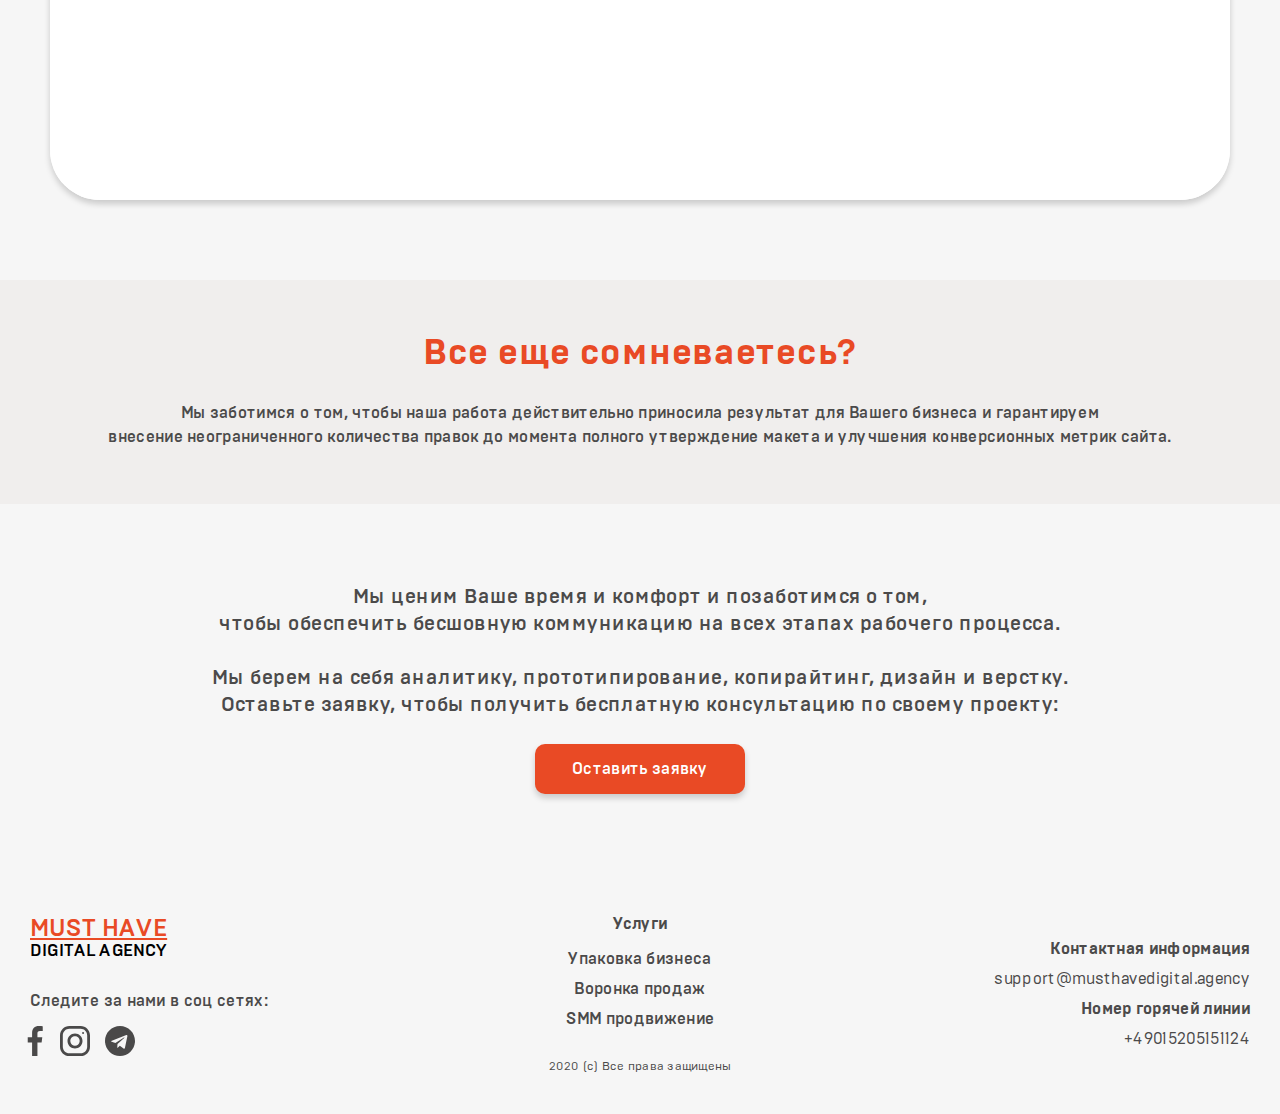
==== commit 1500c9a5: "blog" ====
--- a/prot.html
+++ b/prot.html
@@ -10,6 +10,8 @@
         <link rel="stylesheet" href="css/slick-theme.css">
         <link rel="stylesheet" href="css/magnific-popup.css">
         <link rel="stylesheet" href="css/animate.css">
+        <link rel="stylesheet" href="css/photoswipe.css">
+        <link rel="stylesheet" href="css/default-skin.css">
         <link rel="stylesheet" href="css/main.css">
     </head>
     <body>
@@ -124,7 +126,7 @@
                                     Проработаем упаковку Вашего бизнеса в интернете  и<br>
                                     донесем ценность Вашего продукта потребителю, увеличив конверсию продаж
                                 </p>
-                                <a href="#" class="btn_dark">Оставить заявку</a>
+                                <a href="#forma" class="popup-with-zoom-anim btn_dark">Оставить заявку</a>
                                 <p class="main_preview">
                                     Проведем БЕСПЛАТНЫЙ SMM-аудит<br>
                                     и подберем оптимальный тариф
@@ -279,22 +281,33 @@
                         </div>
                         <div class="protype_slider_wrap prot-slider slider wow fadeInUp" data-wow-duration="0.85s" data-wow-delay="0.1s">
                             <div>
-                                <div class="protype_slider_box zoom-gallery">
+                                <div class="protype_slider_box my-gallery" itemscope itemtype="http://schema.org/ImageGallery">
                                     <div class="slider_box">
                                         <p class="slider_text">Кейс</p>
                                         <p class="slider_title">ECOLLION</p>
                                     </div>
                                     <div class="hide_photo">
-                                        <a href="img/test-img.png">
-                                            <img src="img/test-img.png" class="slider_img" alt="slider">
-                                        </a>
-                                        <a href="img/main.png">
-                                            <img src="img/main.png" class="slider_img" alt="slider">
-                                        </a>
-                                    </div>
-                                    <a href="img/slider-bg.png">
-                                        <img src="img/slider-bg.png" class="slider_img" alt="slider">
-                                    </a>
+                                        <figure itemprop="associatedMedia" itemscope itemtype="http://schema.org/ImageObject">
+                                            <a href="https://farm3.staticflickr.com/2567/5697107145_a4c2eaa0cd_o.jpg" itemprop="contentUrl" data-size="1024x1024">
+                                                <img src="https://farm3.staticflickr.com/2567/5697107145_3c27ff3cd1_m.jpg" itemprop="thumbnail" alt="Image description" />
+                                            </a>                                                  
+                                        </figure>
+                                        <figure itemprop="associatedMedia" itemscope itemtype="http://schema.org/ImageObject">
+                                            <a href="https://farm3.staticflickr.com/2567/5697107145_a4c2eaa0cd_o.jpg" itemprop="contentUrl" data-size="1024x1024">
+                                                <img src="https://farm3.staticflickr.com/2567/5697107145_3c27ff3cd1_m.jpg" itemprop="thumbnail" alt="Image description" />
+                                            </a>                                                  
+                                        </figure>
+                                        <figure itemprop="associatedMedia" itemscope itemtype="http://schema.org/ImageObject">
+                                            <a href="img/stock.png" itemprop="contentUrl" data-size="1024x1024">
+                                                <img src="img/stock.png" itemprop="thumbnail" alt="Image description" />
+                                            </a>                                                  
+                                        </figure>
+                                    </div>
+                                    <figure itemprop="associatedMedia" itemscope itemtype="http://schema.org/ImageObject"  class="case_bg_wrap">
+                                        <a href="img/stock.png" itemprop="contentUrl">
+                                            <img src="img/stock.png" class="case_bg" itemprop="thumbnail" alt="Image description" />
+                                        </a>                                                  
+                                    </figure>
                                 </div>
                             </div>
                             <div>
@@ -397,7 +410,7 @@
                                 Мы берем на себя аналитику, прототипирование, копирайтинг, дизайн и верстку.<br> 
                                 Оставьте заявку, чтобы получить бесплатную консультацию по своему проекту:
                             </p>
-                            <a href="#" class="btn_dark">Оставить заявку</a>
+                            <a href="#forma" class="popup-with-zoom-anim btn_dark">Оставить заявку</a>
                         </div>
                     </div>
                 </div>
@@ -496,11 +509,105 @@
                 </div>
             </footer>
         </div>
-        <script src="js/libs/jquery-3.5.1.min.js"></script>
-        <script src="js/libs/magnific-popup.min.js"></script>
-        <script src="js/libs/slick.min.js"></script>
-        <script src="js/libs/wow.min.js"></script>
-        <script src="js/common.js"></script>
+
+            
+        
+          </div>
+        
+
+            <div class="pswp" tabindex="-1" role="dialog" aria-hidden="true">
+
+            <!-- Background of PhotoSwipe. 
+                 It's a separate element, as animating opacity is faster than rgba(). -->
+            <div class="pswp__bg"></div>
+        
+            <!-- Slides wrapper with overflow:hidden. -->
+            <div class="pswp__scroll-wrap">
+        
+                <!-- Container that holds slides. PhotoSwipe keeps only 3 slides in DOM to save memory. -->
+                <!-- don't modify these 3 pswp__item elements, data is added later on. -->
+                <div class="pswp__container">
+                    <div class="pswp__item"></div>
+                    <div class="pswp__item"></div>
+                    <div class="pswp__item"></div>
+                </div>
+        
+                <!-- Default (PhotoSwipeUI_Default) interface on top of sliding area. Can be changed. -->
+                <div class="pswp__ui pswp__ui--hidden">
+        
+                    <div class="pswp__top-bar">
+        
+                        <!--  Controls are self-explanatory. Order can be changed. -->
+        
+                        <div class="pswp__counter"></div>
+        
+                        <button class="pswp__button pswp__button--close" title="Close (Esc)"></button>
+        
+                        <button class="pswp__button pswp__button--share" title="Share"></button>
+        
+                        <button class="pswp__button pswp__button--fs" title="Toggle fullscreen"></button>
+        
+                        <button class="pswp__button pswp__button--zoom" title="Zoom in/out"></button>
+        
+                        <!-- Preloader demo https://codepen.io/dimsemenov/pen/yyBWoR -->
+                        <!-- element will get class pswp__preloader--active when preloader is running -->
+                        <div class="pswp__preloader">
+                            <div class="pswp__preloader__icn">
+                              <div class="pswp__preloader__cut">
+                                <div class="pswp__preloader__donut"></div>
+                              </div>
+                            </div>
+                        </div>
+                    </div>
+        
+                    <div class="pswp__share-modal pswp__share-modal--hidden pswp__single-tap">
+                        <div class="pswp__share-tooltip"></div> 
+                    </div>
+        
+                    <button class="pswp__button pswp__button--arrow--left" title="Previous (arrow left)">
+                    </button>
+        
+                    <button class="pswp__button pswp__button--arrow--right" title="Next (arrow right)">
+                    </button>
+        
+                    <div class="pswp__caption">
+                        <div class="pswp__caption__center"></div>
+                    </div>
+        
+                  </div>
+        
+                </div>
+        
+            </div>
+
+        <div id="forma" class="zoom-anim-dialog mfp-hide">
+            <p class="forma_title">Оставить заявку</p>
+            <form class="home_feedback_form">
+                <div class="input_box">
+                    <input type="text" name="home_name" class="name" placeholder="Имя" maxlength="20" required>
+                </div>
+                <div class="input_box">
+                    <input type="email" name="home_email" placeholder="Email" required>
+                </div>
+                <div class="input_box">
+                    <input type="text" name="home_phone" class="phone" placeholder="Телефон" maxlength="25" required>
+                </div>
+                <div class="input_box">
+                    <textarea name="home_textarea" maxlength="1000" minlength="20" placeholder="Коротко о проекте (ссылка на сайт, соц сети и т.д.)"></textarea>
+                </div>
+                <div class="checkbox">
+                    <input type="checkbox" id="politika" required>
+                    <label for="politika">Я согласен с Политикой обрботки данных</label>
+                </div>
+                <div class="form_btn_box">
+                    <button type="submit" class="btn_dark">Оставить заявку</button>
+                </div>
+            </form>    
+        </div>
+        
+        <script src="js/script.js"></script>
+        <script src="js/libs/photoswipe.min.js"></script>
+        <script src="js/libs/photoswipe-ui-default.min.js"></script>
         <script>
             new WOW().init();
         </script>
@@ -550,6 +657,213 @@
                     }
                 }
             });
+
+
+            var initPhotoSwipeFromDOM = function(gallerySelector) {
+
+// parse slide data (url, title, size ...) from DOM elements 
+// (children of gallerySelector)
+var parseThumbnailElements = function(el) {
+    var thumbElements = el.childNodes,
+        numNodes = thumbElements.length,
+        items = [],
+        figureEl,
+        linkEl,
+        size,
+        item;
+
+    for(var i = 0; i < numNodes; i++) {
+
+        figureEl = thumbElements[i]; // <figure> element
+
+        // include only element nodes 
+        if(figureEl.nodeType !== 1) {
+            continue;
+        }
+
+        linkEl = figureEl.children[0]; // <a> element
+
+        size = linkEl.getAttribute('data-size').split('x');
+
+        // create slide object
+        item = {
+            src: linkEl.getAttribute('href'),
+            w: parseInt(size[0], 10),
+            h: parseInt(size[1], 10)
+        };
+
+
+
+        if(figureEl.children.length > 1) {
+            // <figcaption> content
+            item.title = figureEl.children[1].innerHTML; 
+        }
+
+        if(linkEl.children.length > 0) {
+            // <img> thumbnail element, retrieving thumbnail url
+            item.msrc = linkEl.children[0].getAttribute('src');
+        } 
+
+        item.el = figureEl; // save link to element for getThumbBoundsFn
+        items.push(item);
+    }
+
+    return items;
+};
+
+// find nearest parent element
+var closest = function closest(el, fn) {
+    return el && ( fn(el) ? el : closest(el.parentNode, fn) );
+};
+
+// triggers when user clicks on thumbnail
+var onThumbnailsClick = function(e) {
+    e = e || window.event;
+    e.preventDefault ? e.preventDefault() : e.returnValue = false;
+
+    var eTarget = e.target || e.srcElement;
+
+    // find root element of slide
+    var clickedListItem = closest(eTarget, function(el) {
+        return (el.tagName && el.tagName.toUpperCase() === 'FIGURE');
+    });
+
+    if(!clickedListItem) {
+        return;
+    }
+
+    // find index of clicked item by looping through all child nodes
+    // alternatively, you may define index via data- attribute
+    var clickedGallery = clickedListItem.parentNode,
+        childNodes = clickedListItem.parentNode.childNodes,
+        numChildNodes = childNodes.length,
+        nodeIndex = 0,
+        index;
+
+    for (var i = 0; i < numChildNodes; i++) {
+        if(childNodes[i].nodeType !== 1) { 
+            continue; 
+        }
+
+        if(childNodes[i] === clickedListItem) {
+            index = nodeIndex;
+            break;
+        }
+        nodeIndex++;
+    }
+
+
+
+    if(index >= 0) {
+        // open PhotoSwipe if valid index found
+        openPhotoSwipe( index, clickedGallery );
+    }
+    return false;
+};
+
+// parse picture index and gallery index from URL (#&pid=1&gid=2)
+var photoswipeParseHash = function() {
+    var hash = window.location.hash.substring(1),
+    params = {};
+
+    if(hash.length < 5) {
+        return params;
+    }
+
+    var vars = hash.split('&');
+    for (var i = 0; i < vars.length; i++) {
+        if(!vars[i]) {
+            continue;
+        }
+        var pair = vars[i].split('=');  
+        if(pair.length < 2) {
+            continue;
+        }           
+        params[pair[0]] = pair[1];
+    }
+
+    if(params.gid) {
+        params.gid = parseInt(params.gid, 10);
+    }
+
+    return params;
+};
+
+var openPhotoSwipe = function(index, galleryElement, disableAnimation, fromURL) {
+    var pswpElement = document.querySelectorAll('.pswp')[0],
+        gallery,
+        options,
+        items;
+
+    items = parseThumbnailElements(galleryElement);
+
+    // define options (if needed)
+    options = {
+
+        // define gallery index (for URL)
+        galleryUID: galleryElement.getAttribute('data-pswp-uid'),
+
+        getThumbBoundsFn: function(index) {
+            // See Options -> getThumbBoundsFn section of documentation for more info
+            var thumbnail = items[index].el.getElementsByTagName('img')[0], // find thumbnail
+                pageYScroll = window.pageYOffset || document.documentElement.scrollTop,
+                rect = thumbnail.getBoundingClientRect(); 
+
+            return {x:rect.left, y:rect.top + pageYScroll, w:rect.width};
+        }
+
+    };
+
+    // PhotoSwipe opened from URL
+    if(fromURL) {
+        if(options.galleryPIDs) {
+            // parse real index when custom PIDs are used 
+            // http://photoswipe.com/documentation/faq.html#custom-pid-in-url
+            for(var j = 0; j < items.length; j++) {
+                if(items[j].pid == index) {
+                    options.index = j;
+                    break;
+                }
+            }
+        } else {
+            // in URL indexes start from 1
+            options.index = parseInt(index, 10) - 1;
+        }
+    } else {
+        options.index = parseInt(index, 10);
+    }
+
+    // exit if index not found
+    if( isNaN(options.index) ) {
+        return;
+    }
+
+    if(disableAnimation) {
+        options.showAnimationDuration = 0;
+    }
+
+    // Pass data to PhotoSwipe and initialize it
+    gallery = new PhotoSwipe( pswpElement, PhotoSwipeUI_Default, items, options);
+    gallery.init();
+};
+
+// loop through all gallery elements and bind events
+var galleryElements = document.querySelectorAll( gallerySelector );
+
+for(var i = 0, l = galleryElements.length; i < l; i++) {
+    galleryElements[i].setAttribute('data-pswp-uid', i+1);
+    galleryElements[i].onclick = onThumbnailsClick;
+}
+
+// Parse URL and open gallery if it contains #&pid=3&gid=1
+var hashData = photoswipeParseHash();
+if(hashData.pid && hashData.gid) {
+    openPhotoSwipe( hashData.pid ,  galleryElements[ hashData.gid - 1 ], true, true );
+}
+};
+
+// execute above function
+initPhotoSwipeFromDOM('.my-gallery');
         </script>
     </body>
 </html>--- a/css/photoswipe.css
+++ b/css/photoswipe.css
@@ -0,0 +1,179 @@
+/*! PhotoSwipe main CSS by Dmitry Semenov | photoswipe.com | MIT license */
+/*
+	Styles for basic PhotoSwipe functionality (sliding area, open/close transitions)
+*/
+/* pswp = photoswipe */
+.pswp {
+  display: none;
+  position: absolute;
+  width: 100%;
+  height: 100%;
+  left: 0;
+  top: 0;
+  overflow: hidden;
+  -ms-touch-action: none;
+  touch-action: none;
+  z-index: 1500;
+  -webkit-text-size-adjust: 100%;
+  /* create separate layer, to avoid paint on window.onscroll in webkit/blink */
+  -webkit-backface-visibility: hidden;
+  outline: none; }
+  .pswp * {
+    -webkit-box-sizing: border-box;
+            box-sizing: border-box; }
+  .pswp img {
+    max-width: none; }
+
+/* style is added when JS option showHideOpacity is set to true */
+.pswp--animate_opacity {
+  /* 0.001, because opacity:0 doesn't trigger Paint action, which causes lag at start of transition */
+  opacity: 0.001;
+  will-change: opacity;
+  /* for open/close transition */
+  -webkit-transition: opacity 333ms cubic-bezier(0.4, 0, 0.22, 1);
+          transition: opacity 333ms cubic-bezier(0.4, 0, 0.22, 1); }
+
+.pswp--open {
+  display: block; }
+
+.pswp--zoom-allowed .pswp__img {
+  /* autoprefixer: off */
+  cursor: -webkit-zoom-in;
+  cursor: -moz-zoom-in;
+  cursor: zoom-in; }
+
+.pswp--zoomed-in .pswp__img {
+  /* autoprefixer: off */
+  cursor: -webkit-grab;
+  cursor: -moz-grab;
+  cursor: grab; }
+
+.pswp--dragging .pswp__img {
+  /* autoprefixer: off */
+  cursor: -webkit-grabbing;
+  cursor: -moz-grabbing;
+  cursor: grabbing; }
+
+/*
+	Background is added as a separate element.
+	As animating opacity is much faster than animating rgba() background-color.
+*/
+.pswp__bg {
+  position: absolute;
+  left: 0;
+  top: 0;
+  width: 100%;
+  height: 100%;
+  background: #000;
+  opacity: 0;
+  -webkit-transform: translateZ(0);
+          transform: translateZ(0);
+  -webkit-backface-visibility: hidden;
+  will-change: opacity; }
+
+.pswp__scroll-wrap {
+  position: absolute;
+  left: 0;
+  top: 0;
+  width: 100%;
+  height: 100%;
+  overflow: hidden; }
+
+.pswp__container,
+.pswp__zoom-wrap {
+  -ms-touch-action: none;
+  touch-action: none;
+  position: absolute;
+  left: 0;
+  right: 0;
+  top: 0;
+  bottom: 0; }
+
+/* Prevent selection and tap highlights */
+.pswp__container,
+.pswp__img {
+  -webkit-user-select: none;
+  -moz-user-select: none;
+  -ms-user-select: none;
+      user-select: none;
+  -webkit-tap-highlight-color: transparent;
+  -webkit-touch-callout: none; }
+
+.pswp__zoom-wrap {
+  position: absolute;
+  width: 100%;
+  -webkit-transform-origin: left top;
+  -ms-transform-origin: left top;
+  transform-origin: left top;
+  /* for open/close transition */
+  -webkit-transition: -webkit-transform 333ms cubic-bezier(0.4, 0, 0.22, 1);
+          transition: transform 333ms cubic-bezier(0.4, 0, 0.22, 1); }
+
+.pswp__bg {
+  will-change: opacity;
+  /* for open/close transition */
+  -webkit-transition: opacity 333ms cubic-bezier(0.4, 0, 0.22, 1);
+          transition: opacity 333ms cubic-bezier(0.4, 0, 0.22, 1); }
+
+.pswp--animated-in .pswp__bg,
+.pswp--animated-in .pswp__zoom-wrap {
+  -webkit-transition: none;
+  transition: none; }
+
+.pswp__container,
+.pswp__zoom-wrap {
+  -webkit-backface-visibility: hidden; }
+
+.pswp__item {
+  position: absolute;
+  left: 0;
+  right: 0;
+  top: 0;
+  bottom: 0;
+  overflow: hidden; }
+
+.pswp__img {
+  position: absolute;
+  width: auto;
+  height: auto;
+  top: 0;
+  left: 0; }
+
+/*
+	stretched thumbnail or div placeholder element (see below)
+	style is added to avoid flickering in webkit/blink when layers overlap
+*/
+.pswp__img--placeholder {
+  -webkit-backface-visibility: hidden; }
+
+/*
+	div element that matches size of large image
+	large image loads on top of it
+*/
+.pswp__img--placeholder--blank {
+  background: #222; }
+
+.pswp--ie .pswp__img {
+  width: 100% !important;
+  height: auto !important;
+  left: 0;
+  top: 0; }
+
+/*
+	Error message appears when image is not loaded
+	(JS option errorMsg controls markup)
+*/
+.pswp__error-msg {
+  position: absolute;
+  left: 0;
+  top: 50%;
+  width: 100%;
+  text-align: center;
+  font-size: 14px;
+  line-height: 16px;
+  margin-top: -8px;
+  color: #CCC; }
+
+.pswp__error-msg a {
+  color: #CCC;
+  text-decoration: underline; }
--- a/css/default-skin.css
+++ b/css/default-skin.css
@@ -0,0 +1,482 @@
+/*! PhotoSwipe Default UI CSS by Dmitry Semenov | photoswipe.com | MIT license */
+/*
+
+	Contents:
+
+	1. Buttons
+	2. Share modal and links
+	3. Index indicator ("1 of X" counter)
+	4. Caption
+	5. Loading indicator
+	6. Additional styles (root element, top bar, idle state, hidden state, etc.)
+
+*/
+/*
+	
+	1. Buttons
+
+ */
+/* <button> css reset */
+.pswp__button {
+  width: 44px;
+  height: 44px;
+  position: relative;
+  background: none;
+  cursor: pointer;
+  overflow: visible;
+  -webkit-appearance: none;
+  display: block;
+  border: 0;
+  padding: 0;
+  margin: 0;
+  float: right;
+  opacity: 0.75;
+  -webkit-transition: opacity 0.2s;
+          transition: opacity 0.2s;
+  -webkit-box-shadow: none;
+          box-shadow: none; }
+  .pswp__button:focus, .pswp__button:hover {
+    opacity: 1; }
+  .pswp__button:active {
+    outline: none;
+    opacity: 0.9; }
+  .pswp__button::-moz-focus-inner {
+    padding: 0;
+    border: 0; }
+
+/* pswp__ui--over-close class it added when mouse is over element that should close gallery */
+.pswp__ui--over-close .pswp__button--close {
+  opacity: 1; }
+
+.pswp__button,
+.pswp__button--arrow--left:before,
+.pswp__button--arrow--right:before {
+  background: url(default-skin.png) 0 0 no-repeat;
+  background-size: 264px 88px;
+  width: 44px;
+  height: 44px; }
+
+@media (-webkit-min-device-pixel-ratio: 1.1), (-webkit-min-device-pixel-ratio: 1.09375), (min-resolution: 105dpi), (min-resolution: 1.1dppx) {
+  /* Serve SVG sprite if browser supports SVG and resolution is more than 105dpi */
+  .pswp--svg .pswp__button,
+  .pswp--svg .pswp__button--arrow--left:before,
+  .pswp--svg .pswp__button--arrow--right:before {
+    background-image: url(default-skin.svg); }
+  .pswp--svg .pswp__button--arrow--left,
+  .pswp--svg .pswp__button--arrow--right {
+    background: none; } }
+
+.pswp__button--close {
+  background-position: 0 -44px; }
+
+.pswp__button--share {
+  background-position: -44px -44px; }
+
+.pswp__button--fs {
+  display: none; }
+
+.pswp--supports-fs .pswp__button--fs {
+  display: block; }
+
+.pswp--fs .pswp__button--fs {
+  background-position: -44px 0; }
+
+.pswp__button--zoom {
+  display: none;
+  background-position: -88px 0; }
+
+.pswp--zoom-allowed .pswp__button--zoom {
+  display: block; }
+
+.pswp--zoomed-in .pswp__button--zoom {
+  background-position: -132px 0; }
+
+/* no arrows on touch screens */
+.pswp--touch .pswp__button--arrow--left,
+.pswp--touch .pswp__button--arrow--right {
+  visibility: hidden; }
+
+/*
+	Arrow buttons hit area
+	(icon is added to :before pseudo-element)
+*/
+.pswp__button--arrow--left,
+.pswp__button--arrow--right {
+  background: none;
+  top: 50%;
+  margin-top: -50px;
+  width: 70px;
+  height: 100px;
+  position: absolute; }
+
+.pswp__button--arrow--left {
+  left: 0; }
+
+.pswp__button--arrow--right {
+  right: 0; }
+
+.pswp__button--arrow--left:before,
+.pswp__button--arrow--right:before {
+  content: '';
+  top: 35px;
+  background-color: rgba(0, 0, 0, 0.3);
+  height: 30px;
+  width: 32px;
+  position: absolute; }
+
+.pswp__button--arrow--left:before {
+  left: 6px;
+  background-position: -138px -44px; }
+
+.pswp__button--arrow--right:before {
+  right: 6px;
+  background-position: -94px -44px; }
+
+/*
+
+	2. Share modal/popup and links
+
+ */
+.pswp__counter,
+.pswp__share-modal {
+  -webkit-user-select: none;
+  -moz-user-select: none;
+  -ms-user-select: none;
+      user-select: none; }
+
+.pswp__share-modal {
+  display: block;
+  background: rgba(0, 0, 0, 0.5);
+  width: 100%;
+  height: 100%;
+  top: 0;
+  left: 0;
+  padding: 10px;
+  position: absolute;
+  z-index: 1600;
+  opacity: 0;
+  -webkit-transition: opacity 0.25s ease-out;
+          transition: opacity 0.25s ease-out;
+  -webkit-backface-visibility: hidden;
+  will-change: opacity; }
+
+.pswp__share-modal--hidden {
+  display: none; }
+
+.pswp__share-tooltip {
+  z-index: 1620;
+  position: absolute;
+  background: #FFF;
+  top: 56px;
+  border-radius: 2px;
+  display: block;
+  width: auto;
+  right: 44px;
+  -webkit-box-shadow: 0 2px 5px rgba(0, 0, 0, 0.25);
+          box-shadow: 0 2px 5px rgba(0, 0, 0, 0.25);
+  -webkit-transform: translateY(6px);
+      -ms-transform: translateY(6px);
+          transform: translateY(6px);
+  -webkit-transition: -webkit-transform 0.25s;
+          transition: transform 0.25s;
+  -webkit-backface-visibility: hidden;
+  will-change: transform; }
+  .pswp__share-tooltip a {
+    display: block;
+    padding: 8px 12px;
+    color: #000;
+    text-decoration: none;
+    font-size: 14px;
+    line-height: 18px; }
+    .pswp__share-tooltip a:hover {
+      text-decoration: none;
+      color: #000; }
+    .pswp__share-tooltip a:first-child {
+      /* round corners on the first/last list item */
+      border-radius: 2px 2px 0 0; }
+    .pswp__share-tooltip a:last-child {
+      border-radius: 0 0 2px 2px; }
+
+.pswp__share-modal--fade-in {
+  opacity: 1; }
+  .pswp__share-modal--fade-in .pswp__share-tooltip {
+    -webkit-transform: translateY(0);
+        -ms-transform: translateY(0);
+            transform: translateY(0); }
+
+/* increase size of share links on touch devices */
+.pswp--touch .pswp__share-tooltip a {
+  padding: 16px 12px; }
+
+a.pswp__share--facebook:before {
+  content: '';
+  display: block;
+  width: 0;
+  height: 0;
+  position: absolute;
+  top: -12px;
+  right: 15px;
+  border: 6px solid transparent;
+  border-bottom-color: #FFF;
+  -webkit-pointer-events: none;
+  -moz-pointer-events: none;
+  pointer-events: none; }
+
+a.pswp__share--facebook:hover {
+  background: #3E5C9A;
+  color: #FFF; }
+  a.pswp__share--facebook:hover:before {
+    border-bottom-color: #3E5C9A; }
+
+a.pswp__share--twitter:hover {
+  background: #55ACEE;
+  color: #FFF; }
+
+a.pswp__share--pinterest:hover {
+  background: #CCC;
+  color: #CE272D; }
+
+a.pswp__share--download:hover {
+  background: #DDD; }
+
+/*
+
+	3. Index indicator ("1 of X" counter)
+
+ */
+.pswp__counter {
+  position: absolute;
+  left: 0;
+  top: 0;
+  height: 44px;
+  font-size: 13px;
+  line-height: 44px;
+  color: #FFF;
+  opacity: 0.75;
+  padding: 0 10px; }
+
+/*
+	
+	4. Caption
+
+ */
+.pswp__caption {
+  position: absolute;
+  left: 0;
+  bottom: 0;
+  width: 100%;
+  min-height: 44px; }
+  .pswp__caption small {
+    font-size: 11px;
+    color: #BBB; }
+
+.pswp__caption__center {
+  text-align: left;
+  max-width: 420px;
+  margin: 0 auto;
+  font-size: 13px;
+  padding: 10px;
+  line-height: 20px;
+  color: #CCC; }
+
+.pswp__caption--empty {
+  display: none; }
+
+/* Fake caption element, used to calculate height of next/prev image */
+.pswp__caption--fake {
+  visibility: hidden; }
+
+/*
+
+	5. Loading indicator (preloader)
+
+	You can play with it here - http://codepen.io/dimsemenov/pen/yyBWoR
+
+ */
+.pswp__preloader {
+  width: 44px;
+  height: 44px;
+  position: absolute;
+  top: 0;
+  left: 50%;
+  margin-left: -22px;
+  opacity: 0;
+  -webkit-transition: opacity 0.25s ease-out;
+          transition: opacity 0.25s ease-out;
+  will-change: opacity;
+  direction: ltr; }
+
+.pswp__preloader__icn {
+  width: 20px;
+  height: 20px;
+  margin: 12px; }
+
+.pswp__preloader--active {
+  opacity: 1; }
+  .pswp__preloader--active .pswp__preloader__icn {
+    /* We use .gif in browsers that don't support CSS animation */
+    background: url(preloader.gif) 0 0 no-repeat; }
+
+.pswp--css_animation .pswp__preloader--active {
+  opacity: 1; }
+  .pswp--css_animation .pswp__preloader--active .pswp__preloader__icn {
+    -webkit-animation: clockwise 500ms linear infinite;
+            animation: clockwise 500ms linear infinite; }
+  .pswp--css_animation .pswp__preloader--active .pswp__preloader__donut {
+    -webkit-animation: donut-rotate 1000ms cubic-bezier(0.4, 0, 0.22, 1) infinite;
+            animation: donut-rotate 1000ms cubic-bezier(0.4, 0, 0.22, 1) infinite; }
+
+.pswp--css_animation .pswp__preloader__icn {
+  background: none;
+  opacity: 0.75;
+  width: 14px;
+  height: 14px;
+  position: absolute;
+  left: 15px;
+  top: 15px;
+  margin: 0; }
+
+.pswp--css_animation .pswp__preloader__cut {
+  /* 
+			The idea of animating inner circle is based on Polymer ("material") loading indicator 
+			 by Keanu Lee https://blog.keanulee.com/2014/10/20/the-tale-of-three-spinners.html
+		*/
+  position: relative;
+  width: 7px;
+  height: 14px;
+  overflow: hidden; }
+
+.pswp--css_animation .pswp__preloader__donut {
+  -webkit-box-sizing: border-box;
+          box-sizing: border-box;
+  width: 14px;
+  height: 14px;
+  border: 2px solid #FFF;
+  border-radius: 50%;
+  border-left-color: transparent;
+  border-bottom-color: transparent;
+  position: absolute;
+  top: 0;
+  left: 0;
+  background: none;
+  margin: 0; }
+
+@media screen and (max-width: 1024px) {
+  .pswp__preloader {
+    position: relative;
+    left: auto;
+    top: auto;
+    margin: 0;
+    float: right; } }
+
+@-webkit-keyframes clockwise {
+  0% {
+    -webkit-transform: rotate(0deg);
+            transform: rotate(0deg); }
+  100% {
+    -webkit-transform: rotate(360deg);
+            transform: rotate(360deg); } }
+
+@keyframes clockwise {
+  0% {
+    -webkit-transform: rotate(0deg);
+            transform: rotate(0deg); }
+  100% {
+    -webkit-transform: rotate(360deg);
+            transform: rotate(360deg); } }
+
+@-webkit-keyframes donut-rotate {
+  0% {
+    -webkit-transform: rotate(0);
+            transform: rotate(0); }
+  50% {
+    -webkit-transform: rotate(-140deg);
+            transform: rotate(-140deg); }
+  100% {
+    -webkit-transform: rotate(0);
+            transform: rotate(0); } }
+
+@keyframes donut-rotate {
+  0% {
+    -webkit-transform: rotate(0);
+            transform: rotate(0); }
+  50% {
+    -webkit-transform: rotate(-140deg);
+            transform: rotate(-140deg); }
+  100% {
+    -webkit-transform: rotate(0);
+            transform: rotate(0); } }
+
+/*
+	
+	6. Additional styles
+
+ */
+/* root element of UI */
+.pswp__ui {
+  -webkit-font-smoothing: auto;
+  visibility: visible;
+  opacity: 1;
+  z-index: 1550; }
+
+/* top black bar with buttons and "1 of X" indicator */
+.pswp__top-bar {
+  position: absolute;
+  left: 0;
+  top: 0;
+  height: 44px;
+  width: 100%; }
+
+.pswp__caption,
+.pswp__top-bar,
+.pswp--has_mouse .pswp__button--arrow--left,
+.pswp--has_mouse .pswp__button--arrow--right {
+  -webkit-backface-visibility: hidden;
+  will-change: opacity;
+  -webkit-transition: opacity 333ms cubic-bezier(0.4, 0, 0.22, 1);
+          transition: opacity 333ms cubic-bezier(0.4, 0, 0.22, 1); }
+
+/* pswp--has_mouse class is added only when two subsequent mousemove events occur */
+.pswp--has_mouse .pswp__button--arrow--left,
+.pswp--has_mouse .pswp__button--arrow--right {
+  visibility: visible; }
+
+.pswp__top-bar,
+.pswp__caption {
+  background-color: rgba(0, 0, 0, 0.5); }
+
+/* pswp__ui--fit class is added when main image "fits" between top bar and bottom bar (caption) */
+.pswp__ui--fit .pswp__top-bar,
+.pswp__ui--fit .pswp__caption {
+  background-color: rgba(0, 0, 0, 0.3); }
+
+/* pswp__ui--idle class is added when mouse isn't moving for several seconds (JS option timeToIdle) */
+.pswp__ui--idle .pswp__top-bar {
+  opacity: 0; }
+
+.pswp__ui--idle .pswp__button--arrow--left,
+.pswp__ui--idle .pswp__button--arrow--right {
+  opacity: 0; }
+
+/*
+	pswp__ui--hidden class is added when controls are hidden
+	e.g. when user taps to toggle visibility of controls
+*/
+.pswp__ui--hidden .pswp__top-bar,
+.pswp__ui--hidden .pswp__caption,
+.pswp__ui--hidden .pswp__button--arrow--left,
+.pswp__ui--hidden .pswp__button--arrow--right {
+  /* Force paint & create composition layer for controls. */
+  opacity: 0.001; }
+
+/* pswp__ui--one-slide class is added when there is just one item in gallery */
+.pswp__ui--one-slide .pswp__button--arrow--left,
+.pswp__ui--one-slide .pswp__button--arrow--right,
+.pswp__ui--one-slide .pswp__counter {
+  display: none; }
+
+.pswp__element--disabled {
+  display: none !important; }
+
+.pswp--minimal--dark .pswp__top-bar {
+  background: none; }
--- a/css/main.css
+++ b/css/main.css
@@ -1,11 +1,28 @@
+@font-face {
+  font-family: "Light";
+  src: url("../fonts/BrutalType-Light.eot") format("eot"), url("../fonts/BrutalType-Light.ttf") format("ttf"), url("../fonts/BrutalType-Light.woff") format("woff"), url("../fonts/BrutalType-Light.woff2") format("woff2"); }
+
+@font-face {
+  font-family: "Regular";
+  src: url("../fonts/BrutalType.eot") format("eot"), url("../fonts/BrutalType.ttf") format("ttf"), url("../fonts/BrutalType.woff") format("woff"), url("../fonts/BrutalType.woff2") format("woff2"); }
+
+@font-face {
+  font-family: "Medium";
+  src: url("../fonts/BrutalType-Medium.eot") format("eot"), url("../fonts/BrutalType-Medium.ttf") format("ttf"), url("../fonts/BrutalType-Medium.woff") format("woff"), url("../fonts/BrutalType-Medium.woff2") format("woff2"); }
+
+@font-face {
+  font-family: "Bold";
+  src: url("../fonts/BrutalType-Bold.eot") format("eot"), url("../fonts/BrutalType-Bold.ttf") format("ttf"), url("../fonts/BrutalType-Bold.woff") format("woff"), url("../fonts/BrutalType-Bold.woff2") format("woff2"); }
+
+@font-face {
+  font-family: "Ex-bold";
+  src: url("../fonts/BrutalType-ExtraBold.eot") format("eot"), url("../fonts/BrutalType-ExtraBold.ttf") format("ttf"), url("../fonts/BrutalType-ExtraBold.woff") format("woff") url("../fonts/BrutalType-ExtraBold.woff2") format("woff2"); }
+
 .header_container {
   display: grid;
   grid-template-columns: repeat(3, 1fr);
   grid-gap: 10px;
-  padding: 40px 0; }
-  @media (max-width: 1400px) {
-    .header_container {
-      padding: 20px 0; } }
+  padding: 2vh 0; }
   @media (max-width: 760px) {
     .header_container {
       display: -webkit-box;
@@ -191,21 +208,23 @@
   -webkit-flex-direction: column;
       -ms-flex-direction: column;
           flex-direction: column;
-  min-height: 540px;
-  padding: 100px;
+  height: 52vh;
+  padding: 15vh 5vw;
   position: relative; }
-  @media (max-width: 1400px) {
-    .main_section_container {
-      min-height: 500px;
-      padding: 60px; } }
   @media (max-width: 990px) {
     .main_section_container {
       padding: 30px;
-      min-height: 400px; } }
+      height: 83vh; } }
   @media (max-width: 576px) {
     .main_section_container {
       padding: 10px 0;
-      min-height: 375px; } }
+      height: 83vh; } }
+  @media (max-width: 380px) {
+    .main_section_container {
+      height: 85vh; } }
+  @media (max-width: 320px) {
+    .main_section_container {
+      height: 80vh; } }
   .main_section_container::before {
     content: '';
     background: #fff;
@@ -235,11 +254,18 @@
         bottom: 0; } }
     @media (max-width: 576px) {
       .main_section_container .main_img {
-        height: 250px; } }
+        height: 250px;
+        left: 0; } }
     @media (max-width: 400px) {
       .main_section_container .main_img {
         height: 200px;
         bottom: 0; } }
+
+.home_main_content {
+  position: relative; }
+  @media (max-width: 576px) {
+    .home_main_content {
+      top: -75px; } }
 
 .main_content {
   max-width: 580px;
@@ -312,7 +338,11 @@
           flex-direction: column; }
   @media (max-width: 576px) {
     .simple_main {
-      padding: 30px 0; } }
+      padding: 30px 0;
+      height: 76vh; } }
+  @media (max-width: 360px) {
+    .simple_main {
+      height: 73vh; } }
   .simple_main .main_title {
     text-align: center;
     font: 2.75rem/60px "Bold";
@@ -387,12 +417,9 @@
   grid-gap: 80px; }
   @media (max-width: 1200px) {
     .services_wrap {
-      grid-gap: 20px; } }
-  @media (max-width: 1200px) {
-    .services_wrap .services_box:first-child .services_img {
-      margin-top: 5px; } }
+      grid-gap: 30px; } }
   .services_wrap .services_box:first-child .services_img video {
-    left: -265px; }
+    left: -190px; }
     @media (max-width: 1200px) {
       .services_wrap .services_box:first-child .services_img video {
         left: 0; } }
@@ -403,16 +430,13 @@
       -webkit-flex-direction: column-reverse;
           -ms-flex-direction: column-reverse;
               flex-direction: column-reverse; } }
-  @media (max-width: 1200px) {
-    .services_wrap .services_box:nth-child(2) .services_img {
-      margin-top: 15px; } }
   .services_wrap .services_box:nth-child(2) .services_img video {
-    right: -265px; }
+    right: -190px; }
     @media (max-width: 1200px) {
       .services_wrap .services_box:nth-child(2) .services_img video {
         right: 0; } }
   .services_wrap .services_box:last-child .services_img video {
-    left: -265px; }
+    left: -190px; }
     @media (max-width: 1200px) {
       .services_wrap .services_box:last-child .services_img video {
         left: 0; } }
@@ -464,11 +488,11 @@
         -webkit-justify-content: center;
             -ms-flex-pack: center;
                 justify-content: center;
-        margin: 10px 0 0 0; } }
+        margin: 30px 0 0 0; } }
     .services_box .services_img video {
-      width: 765px;
+      width: 654px;
       height: 370px;
-      border-radius: 15px;
+      border-radius: 30px;
       position: absolute;
       -o-object-fit: contain;
          object-fit: contain; }
@@ -522,7 +546,7 @@
         margin-bottom: 15px; } }
     @media (max-width: 768px) {
       .services_info_box .services_title {
-        font: 1.25rem/30px "Bold";
+        font: 1.25rem/26px "Bold";
         margin-bottom: 10px; } }
     @media (max-width: 576px) {
       .services_info_box .services_title br {
@@ -636,8 +660,15 @@
     width: 300px;
     height: 300px;
     padding: 15px;
+    -webkit-transition: .4s;
+    -o-transition: .4s;
+    transition: .4s;
+    cursor: pointer;
     -webkit-box-shadow: 0 16px 29px 4px rgba(0, 0, 0, 0.2);
             box-shadow: 0 16px 29px 4px rgba(0, 0, 0, 0.2); }
+    .about_wrapper .about_box:hover {
+      -webkit-box-shadow: 0 16px 29px 4px rgba(0, 0, 0, 0.4);
+              box-shadow: 0 16px 29px 4px rgba(0, 0, 0, 0.4); }
     @media (max-width: 1366px) {
       .about_wrapper .about_box {
         width: 280px;
@@ -651,9 +682,10 @@
         margin: 0; } }
     @media (max-width: 576px) {
       .about_wrapper .about_box {
-        padding: 10px;
-        height: 260px;
-        width: 260px; } }
+        padding: 8px;
+        height: 250px;
+        width: 250px;
+        left: -2.5px; } }
     .about_wrapper .about_box::before {
       content: '';
       height: 100%;
@@ -916,6 +948,79 @@
         .home_feedback_wrap .feedback_info_text::before {
           display: none; } }
 
+.zoom-anim-dialog {
+  max-width: 600px;
+  position: relative;
+  background: #fff;
+  border-radius: 10px;
+  padding: 40px 50px;
+  margin: 0 auto; }
+  @media (max-width: 990px) {
+    .zoom-anim-dialog {
+      padding: 30px; } }
+  .zoom-anim-dialog .forma_title {
+    text-align: center;
+    margin-bottom: 20px;
+    color: #4a4949;
+    text-transform: uppercase;
+    font: 2rem "Bold"; }
+    @media (max-width: 576px) {
+      .zoom-anim-dialog .forma_title {
+        font: 1.5rem "Bold"; } }
+  .zoom-anim-dialog .form_btn_box {
+    display: -webkit-box;
+    display: -webkit-flex;
+    display: -ms-flexbox;
+    display: flex;
+    -webkit-box-align: center;
+    -webkit-align-items: center;
+        -ms-flex-align: center;
+            align-items: center;
+    -webkit-box-pack: center;
+    -webkit-justify-content: center;
+        -ms-flex-pack: center;
+            justify-content: center; }
+  .zoom-anim-dialog .checkbox {
+    margin-bottom: 20px; }
+
+.my-mfp-zoom-in .zoom-anim-dialog {
+  opacity: 0;
+  -webkit-transition: all 0.2s ease-in-out;
+  -o-transition: all 0.2s ease-in-out;
+  transition: all 0.2s ease-in-out;
+  -webkit-transform: scale(0.8);
+      -ms-transform: scale(0.8);
+          transform: scale(0.8); }
+
+/* animate in */
+.my-mfp-zoom-in.mfp-ready .zoom-anim-dialog {
+  opacity: 1;
+  -webkit-transform: scale(1);
+      -ms-transform: scale(1);
+          transform: scale(1); }
+
+/* animate out */
+.my-mfp-zoom-in.mfp-removing .zoom-anim-dialog {
+  -webkit-transform: scale(0.8);
+      -ms-transform: scale(0.8);
+          transform: scale(0.8);
+  opacity: 0; }
+
+/* Dark overlay, start state */
+.my-mfp-zoom-in.mfp-bg {
+  opacity: 0;
+  -webkit-transition: opacity 0.3s ease-out;
+  -o-transition: opacity 0.3s ease-out;
+  transition: opacity 0.3s ease-out; }
+
+/* animate in */
+.my-mfp-zoom-in.mfp-ready.mfp-bg {
+  opacity: .8; }
+
+/* animate out */
+.my-mfp-zoom-in.mfp-removing.mfp-bg {
+  opacity: 0; }
+
 .instagram_home_container {
   display: grid;
   grid-template-columns: 1fr 470px;
@@ -985,6 +1090,7 @@
   grid-template-columns: repeat(2, 1fr);
   grid-gap: 70px;
   padding: 50px 40px;
+  position: relative;
   background: #fff;
   border-radius: 50px;
   -webkit-box-shadow: 0 4px 6px rgba(0, 0, 0, 0.18);
@@ -1002,8 +1108,9 @@
       grid-gap: 30px; } }
   @media (max-width: 576px) {
     .instagram_post_box {
-      grid-template-columns: 1fr;
-      padding: 25px; } }
+      grid-template-columns: repeat(4, 200px);
+      padding: 25px;
+      overflow-y: scroll; } }
   .instagram_post_box a {
     width: 160px;
     height: 160px;
@@ -1027,11 +1134,52 @@
     @media (max-width: 920px) {
       .instagram_post_box a {
         height: 240px; } }
+    @media (max-width: 576px) {
+      .instagram_post_box a {
+        height: 200px; } }
     .instagram_post_box a img {
       height: 100%;
       width: 100%;
       -o-object-fit: cover;
          object-fit: cover; }
+  @media (max-width: 576px) {
+    .instagram_post_box a:last-child {
+      padding-right: 25px; } }
+  .instagram_post_box .click {
+    height: 20px;
+    width: 20px;
+    display: none;
+    -webkit-animation: toggle 2.5s linear infinite;
+            animation: toggle 2.5s linear infinite; }
+    @media (max-width: 576px) {
+      .instagram_post_box .click {
+        display: block;
+        position: absolute;
+        bottom: 3px; } }
+
+@-webkit-keyframes toggle {
+  0% {
+    left: 40px; }
+  25% {
+    left: 50px; }
+  50% {
+    left: 60px; }
+  75% {
+    left: 50px; }
+  100% {
+    left: 40px; } }
+
+@keyframes toggle {
+  0% {
+    left: 40px; }
+  25% {
+    left: 50px; }
+  50% {
+    left: 60px; }
+  75% {
+    left: 50px; }
+  100% {
+    left: 40px; } }
 
 .blog_section_container {
   background: #fff;
@@ -1146,6 +1294,200 @@
     letter-spacing: .28px;
     margin-bottom: 10px; }
 
+.blog_page .container {
+  position: relative; }
+
+.blog_page .setka-1 {
+  position: absolute;
+  left: 5%;
+  top: -25px;
+  z-index: 9; }
+  @media (max-width: 990px) {
+    .blog_page .setka-1 {
+      display: none; } }
+
+.blog_page .setka-2 {
+  position: absolute;
+  z-index: 9;
+  -webkit-transform: rotate(90deg);
+      -ms-transform: rotate(90deg);
+          transform: rotate(90deg);
+  right: -35px;
+  top: 25%; }
+  @media (max-width: 990px) {
+    .blog_page .setka-2 {
+      display: none; } }
+
+.blog_page .setka-3 {
+  -webkit-transform: rotate(90deg);
+      -ms-transform: rotate(90deg);
+          transform: rotate(90deg);
+  z-index: 9;
+  position: absolute;
+  left: -35px;
+  top: 55%; }
+  @media (max-width: 990px) {
+    .blog_page .setka-3 {
+      display: none; } }
+
+.blog_page .setka-4 {
+  z-index: 9;
+  position: absolute;
+  right: 5%;
+  bottom: -45px; }
+  @media (max-width: 990px) {
+    .blog_page .setka-4 {
+      display: none; } }
+
+.blog_page .title_box {
+  margin-top: 50px; }
+  @media (max-width: 990px) {
+    .blog_page .title_box {
+      margin-top: 20px; } }
+  @media (max-width: 576px) {
+    .blog_page .title_box {
+      margin-top: 10px; } }
+
+.blog_page .blog_section_container {
+  border-radius: 50px;
+  position: relative;
+  overflow: hidden; }
+  @media (max-width: 990px) {
+    .blog_page .blog_section_container {
+      padding: 20px;
+      border-radius: 25px; } }
+  @media (max-width: 576px) {
+    .blog_page .blog_section_container {
+      padding: 30px 20px; } }
+  .blog_page .blog_section_container::before {
+    content: '';
+    position: absolute;
+    display: block;
+    top: 28%;
+    height: 475px;
+    left: -180px;
+    border-radius: 50%;
+    width: 475px;
+    background: #e94a25; }
+  .blog_page .blog_section_container::after {
+    content: '';
+    position: absolute;
+    display: block;
+    bottom: -125px;
+    height: 475px;
+    right: -100px;
+    border-radius: 50%;
+    width: 475px;
+    background: #e94a25; }
+    @media (max-width: 990px) {
+      .blog_page .blog_section_container::after {
+        bottom: 10%;
+        right: -200px;
+        height: 400px;
+        width: 400px; } }
+
+.blog_page .blog_item_main {
+  margin-bottom: 100px;
+  position: relative;
+  z-index: 9;
+  padding: 0 90px; }
+  @media (max-width: 1280px) {
+    .blog_page .blog_item_main {
+      padding: 0 40px; } }
+  @media (max-width: 990px) {
+    .blog_page .blog_item_main {
+      padding: 0;
+      margin-bottom: 40px;
+      margin-top: 35px; } }
+  @media (max-width: 576px) {
+    .blog_page .blog_item_main {
+      margin: 25px 0; } }
+  .blog_page .blog_item_main img {
+    max-width: 100%;
+    height: 500px;
+    border-radius: 20px;
+    margin-bottom: 30px;
+    width: 100%;
+    -o-object-fit: cover;
+       object-fit: cover; }
+    @media (max-width: 990px) {
+      .blog_page .blog_item_main img {
+        height: 300px;
+        margin-bottom: 20px; } }
+    @media (max-width: 576px) {
+      .blog_page .blog_item_main img {
+        height: auto; } }
+  .blog_page .blog_item_main .item_data {
+    letter-spacing: .4px;
+    font: bold 1.2rem "Regular";
+    margin-bottom: 30px; }
+    @media (max-width: 990px) {
+      .blog_page .blog_item_main .item_data {
+        font: bold 1rem "Regular";
+        margin-bottom: 20px; } }
+  .blog_page .blog_item_main .item_text {
+    color: #4b4a4a;
+    font: 400 1.2rem/25px "Regular"; }
+    @media (max-width: 990px) {
+      .blog_page .blog_item_main .item_text {
+        font: 400 1rem/25px "Regular"; } }
+    @media (max-width: 576px) {
+      .blog_page .blog_item_main .item_text {
+        font: 400 .9rem/23px "Regular"; } }
+
+.blog_page .blog_sub_title {
+  letter-spacing: .48px;
+  color: #e94a25;
+  margin-bottom: 70px;
+  text-align: center;
+  font: 500 1.25rem "Regular"; }
+  @media (max-width: 990px) {
+    .blog_page .blog_sub_title {
+      margin-bottom: 30px;
+      font: 500 1.125rem "Regular"; } }
+
+.blog_page .blog_search {
+  margin-bottom: 60px;
+  width: 100%;
+  position: relative;
+  -webkit-box-sizing: border-box;
+          box-sizing: border-box; }
+  @media (max-width: 990px) {
+    .blog_page .blog_search {
+      margin-bottom: 25px; } }
+  .blog_page .blog_search::after {
+    content: '';
+    background: url(../img/icon/search.svg) no-repeat;
+    position: absolute;
+    height: 28px;
+    width: 28px;
+    background-size: 28px 28px;
+    right: 10px;
+    top: 11px;
+    pointer-events: none; }
+    @media (max-width: 990px) {
+      .blog_page .blog_search::after {
+        right: 10px;
+        height: 25px;
+        width: 25px;
+        top: 8px;
+        background-size: 25px 25px; } }
+  .blog_page .blog_search input {
+    -webkit-box-sizing: border-box;
+            box-sizing: border-box;
+    width: 100%;
+    -webkit-box-shadow: 0 4px 6px rgba(0, 0, 0, 0.18);
+            box-shadow: 0 4px 6px rgba(0, 0, 0, 0.18);
+    border: 2px solid #f18d75;
+    padding: 15px 25px;
+    color: #4b4a4a;
+    letter-spacing: .32px;
+    border-radius: 10px;
+    font: 400 1rem "Regular"; }
+    @media (max-width: 990px) {
+      .blog_page .blog_search input {
+        padding: 10px 15px; } }
+
 .smm_feedback .elipse {
   z-index: -1;
   left: -250px;
@@ -1154,7 +1496,8 @@
   @media (max-width: 990px) {
     .smm_feedback .elipse {
       left: -150px;
-      top: -150px; } }
+      top: -150px;
+      display: none; } }
 
 .smm_feedback .home_feedback_wrap {
   padding-top: 100px; }
@@ -1166,7 +1509,16 @@
       padding: 30px; } }
   @media (max-width: 576px) {
     .smm_feedback .home_feedback_wrap {
-      padding: 25px 20px; } }
+      padding: 25px 20px;
+      display: -webkit-box;
+      display: -webkit-flex;
+      display: -ms-flexbox;
+      display: flex;
+      -webkit-box-orient: vertical;
+      -webkit-box-direction: reverse;
+      -webkit-flex-direction: column-reverse;
+          -ms-flex-direction: column-reverse;
+              flex-direction: column-reverse; } }
 
 .smm_feedback .home_feedback_info {
   display: -webkit-box;
@@ -1182,6 +1534,9 @@
   -webkit-justify-content: space-between;
       -ms-flex-pack: justify;
           justify-content: space-between; }
+  @media (max-width: 576px) {
+    .smm_feedback .home_feedback_info {
+      margin-bottom: 25px; } }
 
 .smm_feedback .smm_fedback_box {
   width: 100%;
@@ -1312,6 +1667,9 @@
     @media (max-width: 990px) {
       .smm_tabs .container {
         padding: 60px 0; } }
+    @media (max-width: 768px) {
+      .smm_tabs .container {
+        padding: 40px 0; } }
   @media (max-width: 1200px) {
     .smm_tabs .tabs {
       width: 100%; } }
@@ -1326,6 +1684,9 @@
         -ms-flex-direction: column;
             flex-direction: column;
     margin-bottom: 35px; }
+    @media (max-width: 990px) {
+      .smm_tabs .title_box {
+        margin: 0; } }
     .smm_tabs .title_box .title_xl:first-child {
       margin-bottom: 10px; }
       @media (max-width: 990px) {
@@ -1366,7 +1727,7 @@
       @media (max-width: 990px) {
         .smm_tabs .smm_tabs_container .smm_btn_wrap {
           margin-top: 40px; } }
-      @media (max-width: 400px) {
+      @media (max-width: 420px) {
         .smm_tabs .smm_tabs_container .smm_btn_wrap {
           width: 100%; } }
   .smm_tabs .tabs__caption {
@@ -1767,6 +2128,12 @@
       .protype_question_wrap .protype_question_box:nth-child(2) {
         left: 0;
         margin: 80px 5px; } }
+    @media (max-width: 576px) {
+      .protype_question_wrap .protype_question_box:nth-child(2) {
+        margin: 80px 0; } }
+    @media (max-width: 360px) {
+      .protype_question_wrap .protype_question_box:nth-child(2) {
+        left: -5px; } }
   .protype_question_wrap .protype_question_box {
     position: relative;
     margin: 10px;
@@ -1775,7 +2142,13 @@
     min-height: 115px; }
     @media (max-width: 400px) {
       .protype_question_wrap .protype_question_box {
-        max-width: 100%; } }
+        max-width: 100%;
+        width: 300px; } }
+    @media (max-width: 360px) {
+      .protype_question_wrap .protype_question_box {
+        width: 95%;
+        position: relative;
+        left: -5px; } }
     .protype_question_wrap .protype_question_box span {
       content: '';
       display: block;
@@ -1946,12 +2319,13 @@
   display: grid;
   grid-template-columns: repeat(4, 1fr);
   grid-gap: 30px; }
-  @media (max-width: 1200px) {
+  @media (max-width: 1280px) {
     .protype_stages_wrap {
+      grid-gap: 20px; } }
+  @media (max-width: 990px) {
+    .protype_stages_wrap {
+      grid-gap: 15px;
       grid-template-columns: repeat(3, 1fr); } }
-  @media (max-width: 990px) {
-    .protype_stages_wrap {
-      grid-gap: 15px; } }
   @media (max-width: 850px) {
     .protype_stages_wrap {
       grid-gap: 15px;
@@ -1969,7 +2343,7 @@
     -webkit-box-shadow: 0 16px 32px rgba(0, 0, 0, 0.2);
             box-shadow: 0 16px 32px rgba(0, 0, 0, 0.2);
     background-color: #fff;
-    min-height: 250px;
+    min-height: 230px;
     display: -webkit-box;
     display: -webkit-flex;
     display: -ms-flexbox;
@@ -2012,6 +2386,12 @@
       letter-spacing: .32px;
       padding: 0 5px;
       margin-top: 40px; }
+      @media (max-width: 1280px) {
+        .protype_stages_wrap .protype_stages_box .protype_stages_text {
+          font: .9rem/20px "Medium"; } }
+      @media (max-width: 990px) {
+        .protype_stages_wrap .protype_stages_box .protype_stages_text {
+          font: 1rem/23px "Medium"; } }
 
 .protype_slider .title_box {
   display: -webkit-box;
@@ -2050,6 +2430,7 @@
           box-shadow: 0 4px 6px rgba(0, 0, 0, 0.18);
   border-radius: 50px;
   overflow: hidden;
+  background: #fff;
   margin: 15px 20px; }
   @media (max-width: 1024px) {
     .protype_slider_box {
@@ -2062,6 +2443,18 @@
   .protype_slider_box .hide_photo {
     opacity: 0;
     z-index: -2; }
+  .protype_slider_box .case_bg {
+    position: absolute;
+    left: 0;
+    right: 0;
+    max-width: 100%;
+    top: 0;
+    bottom: 0;
+    -o-object-fit: cover;
+       object-fit: cover; }
+  .protype_slider_box .case_bg_wrap {
+    pointer-events: none;
+    opacity: .55; }
   .protype_slider_box .slider_box {
     position: relative;
     z-index: 9;
@@ -2094,8 +2487,9 @@
     .protype_slider_box .slider_box .slider_title {
       color: #e94a25;
       letter-spacing: .64px;
-      font: 2rem "Bold"; }
-      @media (max-width: 768px) {
+      font: 2rem "Bold";
+      white-space: nowrap; }
+      @media (max-width: 1200px) {
         .protype_slider_box .slider_box .slider_title {
           font: 1.5rem "Bold"; } }
   .protype_slider_box .slider_img {
@@ -2110,9 +2504,24 @@
        object-fit: cover; }
 
 .protype_first {
-  background: #eee9e9; }
+  background: url(../img/stock.png) no-repeat center center fixed;
+  background-size: cover;
+  position: relative; }
+  .protype_first::before {
+    content: '';
+    background: #ede9e8;
+    position: absolute;
+    height: 100%;
+    opacity: .6;
+    width: 100%;
+    left: 0;
+    right: 0;
+    top: 0;
+    bottom: 0; }
   .protype_first .container {
-    padding: 55px 0; }
+    padding: 55px 0;
+    position: relative;
+    z-index: 9; }
     @media (max-width: 990px) {
       .protype_first .container {
         padding: 30px 0; } }
@@ -2190,6 +2599,17 @@
     @media (max-width: 576px) {
       .protype_doubt_container p br {
         display: none; } }
+  .protype_doubt_container .btn_dark {
+    width: 180px;
+    text-align: center;
+    white-space: nowrap; }
+    @media (max-width: 400px) {
+      .protype_doubt_container .btn_dark {
+        width: 100%; } }
+
+.pswp__img {
+  -o-object-fit: contain;
+     object-fit: contain; }
 
 .decision_wrap {
   display: grid;
@@ -2261,7 +2681,7 @@
     .decision_stages_wrap {
       display: grid;
       grid-template-columns: 1fr;
-      grid-gap: 90px; } }
+      grid-gap: 110px; } }
   .decision_stages_wrap .decision_stages_box:nth-child(2) {
     position: relative;
     left: -75px;
@@ -2376,7 +2796,7 @@
         top: -40px; } }
     @media (max-width: 576px) {
       .decision_stages_wrap .decision_stages_img {
-        top: -20px;
+        top: -35px;
         left: 50%;
         -webkit-transform: translate(-50%, -50%);
             -ms-transform: translate(-50%, -50%);
@@ -2428,6 +2848,9 @@
     @media (max-width: 990px) {
       .decision .container {
         padding: 60px 0; } }
+    @media (max-width: 768px) {
+      .decision .container {
+        padding: 40px 0; } }
   .decision .decision_wrap {
     display: grid;
     grid-template-columns: repeat(3, 1fr);
@@ -2542,7 +2965,8 @@
           .decision .decision_wrap .decision_info .decision_text {
             font: .95rem/22px "Regular"; } }
         .decision .decision_wrap .decision_info .decision_text span {
-          color: #e94a25; }
+          color: #e94a25;
+          font-weight: bold; }
 
 .voronka_sale .title_box {
   margin-bottom: 50px; }
@@ -2562,7 +2986,7 @@
 
 .voronka_sale .voronka_sale_box {
   position: relative; }
-  .voronka_sale .voronka_sale_box span {
+  .voronka_sale .voronka_sale_box .dashboard {
     content: '';
     height: 95%;
     width: 95%;
@@ -2573,7 +2997,7 @@
     bottom: -15px;
     z-index: 1; }
     @media (max-width: 800px) {
-      .voronka_sale .voronka_sale_box span {
+      .voronka_sale .voronka_sale_box .dashboard {
         display: none; } }
   .voronka_sale .voronka_sale_box .sale_box {
     min-height: 100px;
@@ -2609,6 +3033,9 @@
     @media (max-width: 800px) {
       .voronka_sale .voronka_sale_box .voronka_text {
         font: .95rem/21px "Regular"; } }
+    .voronka_sale .voronka_sale_box .voronka_text span {
+      color: #e94a25;
+      font-weight: bold; }
   .voronka_sale .voronka_sale_box .voronka_num {
     position: absolute;
     color: #fff;
@@ -2848,6 +3275,9 @@
   position: relative; }
   @media (max-width: 990px) {
     .sheme .container {
+      padding: 40px 15px; } }
+  @media (max-width: 576px) {
+    .sheme .container {
       padding: 40px 0; } }
   .sheme .container::before {
     content: '';
@@ -2925,12 +3355,24 @@
   @media (max-width: 576px) {
     .footer_container {
       padding: 10px 0;
-      grid-gap: 15px; } }
+      grid-gap: 25px;
+      grid-template-columns: 1fr; } }
 
 @media (max-width: 760px) {
   .footer_box_logo {
     grid-column-start: 1;
     grid-column-end: 3; } }
+
+@media (max-width: 576px) {
+  .footer_box_logo {
+    -webkit-box-align: center;
+    -webkit-align-items: center;
+        -ms-flex-align: center;
+            align-items: center;
+    -webkit-box-pack: center;
+    -webkit-justify-content: center;
+        -ms-flex-pack: center;
+            justify-content: center; } }
 
 .footer_box_logo .logo_box {
   margin-bottom: 30px; }
@@ -2939,7 +3381,24 @@
       margin-bottom: 15px; } }
   @media (max-width: 576px) {
     .footer_box_logo .logo_box {
-      margin-bottom: 10px; } }
+      margin-bottom: 10px;
+      text-align: center; } }
+
+@media (max-width: 576px) {
+  .footer_box_logo .social_box {
+    display: -webkit-box;
+    display: -webkit-flex;
+    display: -ms-flexbox;
+    display: flex;
+    -webkit-box-align: center;
+    -webkit-align-items: center;
+        -ms-flex-align: center;
+            align-items: center;
+    -webkit-box-pack: center;
+    -webkit-justify-content: center;
+        -ms-flex-pack: center;
+            justify-content: center;
+    left: 0; } }
 
 .logo_box .logo_text_top {
   color: #e94a25;
@@ -2963,6 +3422,9 @@
   @media (max-width: 768px) {
     .logo_social_box .social_title {
       margin-bottom: 10px; } }
+  @media (max-width: 576px) {
+    .logo_social_box .social_title {
+      text-align: center; } }
 
 .social_box {
   display: -webkit-box;
@@ -3038,7 +3500,11 @@
     .footer_box_nav {
       grid-column-start: 1;
       grid-column-end: 3;
-      grid-row-start: 3; } }
+      grid-row-start: 3;
+      -webkit-box-align: center;
+      -webkit-align-items: center;
+          -ms-flex-align: center;
+              align-items: center; } }
   .footer_box_nav .nav_title {
     margin-bottom: 15px;
     font: 1rem "Bold";
@@ -3074,6 +3540,12 @@
         -webkit-align-items: flex-start;
             -ms-flex-align: start;
                 align-items: flex-start; } }
+    @media (max-width: 576px) {
+      .footer_box_nav ul {
+        -webkit-box-align: center;
+        -webkit-align-items: center;
+            -ms-flex-align: center;
+                align-items: center; } }
     .footer_box_nav ul li {
       margin-bottom: 10px; }
       .footer_box_nav ul li a {
@@ -3117,10 +3589,10 @@
     .footer_feedback_box {
       grid-column-start: 1;
       grid-column-end: 3;
-      -webkit-box-align: start;
-      -webkit-align-items: flex-start;
-          -ms-flex-align: start;
-              align-items: flex-start; } }
+      -webkit-box-align: center;
+      -webkit-align-items: center;
+          -ms-flex-align: center;
+              align-items: center; } }
   .footer_feedback_box .feedback_title {
     font: 1rem "Bold";
     color: #4b4a4a;
@@ -3139,6 +3611,30 @@
   .footer_feedback_box a:last-child {
     margin: 0; }
 
+.thank-modal .forma_title {
+  margin: 0; }
+
+#back2Top {
+  width: 40px;
+  line-height: 40px;
+  overflow: hidden;
+  z-index: 999;
+  display: none;
+  cursor: pointer;
+  position: fixed;
+  bottom: 50px;
+  right: 25px;
+  background: #d35134;
+  color: #fff;
+  text-align: center;
+  font-size: 30px;
+  border-radius: 50%;
+  text-decoration: none; }
+  #back2Top span {
+    position: relative;
+    top: -2px;
+    right: -1px; }
+
 .title_box {
   display: -webkit-box;
   display: -webkit-flex;
@@ -3152,6 +3648,11 @@
   -webkit-justify-content: center;
       -ms-flex-pack: center;
           justify-content: center;
+  -webkit-box-orient: vertical;
+  -webkit-box-direction: normal;
+  -webkit-flex-direction: column;
+      -ms-flex-direction: column;
+          flex-direction: column;
   margin-bottom: 20px;
   position: relative;
   z-index: 9; }
@@ -3159,7 +3660,23 @@
     text-transform: uppercase;
     letter-spacing: .72px;
     color: #4b4a4a;
-    display: block;
+    display: -webkit-box;
+    display: -webkit-flex;
+    display: -ms-flexbox;
+    display: flex;
+    -webkit-box-align: center;
+    -webkit-align-items: center;
+        -ms-flex-align: center;
+            align-items: center;
+    -webkit-box-pack: center;
+    -webkit-justify-content: center;
+        -ms-flex-pack: center;
+            justify-content: center;
+    -webkit-box-orient: vertical;
+    -webkit-box-direction: normal;
+    -webkit-flex-direction: column;
+        -ms-flex-direction: column;
+            flex-direction: column;
     text-align: center;
     font: 2.25rem "Bold"; }
     .title_box .title_xl span, .title_box h1 span, .title_box h2 span, .title_box h3 span, .title_box h4 span, .title_box h5 span, .title_box h6 span {
@@ -3170,13 +3687,15 @@
       display: inline-block;
       border-radius: 20px;
       padding: 0 20px; }
+      @media (max-width: 576px) {
+        .title_box .title_xl span, .title_box h1 span, .title_box h2 span, .title_box h3 span, .title_box h4 span, .title_box h5 span, .title_box h6 span {
+          padding: 5px 15px; } }
     @media (max-width: 1280px) {
       .title_box .title_xl, .title_box h1, .title_box h2, .title_box h3, .title_box h4, .title_box h5, .title_box h6 {
         font: 2rem "Bold"; } }
     @media (max-width: 576px) {
       .title_box .title_xl, .title_box h1, .title_box h2, .title_box h3, .title_box h4, .title_box h5, .title_box h6 {
-        font: 1.25rem "Bold";
-        padding: 0 10px; } }
+        font: 1.25rem "Bold"; } }
 
 .section_pretitle {
   text-align: center;
@@ -3305,6 +3824,11 @@
   @media (max-width: 576px) {
     .checkbox {
       margin-bottom: 20px; } }
+  .checkbox a {
+    font: .7rem "Regular";
+    color: #5d5858;
+    text-decoration: underline;
+    z-index: 99; }
 
 .checkbox input[type="checkbox"] {
   opacity: 0;
@@ -3361,6 +3885,9 @@
   max-width: 1280px;
   margin: 0 auto; }
 
+.wrapper {
+  overflow: hidden; }
+
 ul {
   padding: 0;
   margin: 0; }
@@ -3409,8 +3936,12 @@
   outline: none; }
 
 main {
+  padding: 1vw 0 0 0;
   min-height: -webkit-calc(100vh - 80px);
   min-height: calc(100vh - 80px); }
+  @media (max-width: 990px) {
+    main {
+      padding: 0; } }
 
 a, button {
   text-decoration: none;
@@ -3445,28 +3976,3 @@
 
 .mfp-bottom-bar {
   display: none; }
-
-@font-face {
-  font-family: "Light";
-  src: url("../fonts/BrutalType-Light.eot") format("eot"), url("../fonts/BrutalType-Light.ttf") format("ttf"), url("../fonts/BrutalType-Light.woff") format("woff"), url("../fonts/BrutalType-Light.woff2") format("woff2");
-  font-display: swap; }
-
-@font-face {
-  font-family: "Regular";
-  src: url("../fonts/BrutalType.eot") format("eot"), url("../fonts/BrutalType.ttf") format("ttf"), url("../fonts/BrutalType.woff") format("woff"), url("../fonts/BrutalType.woff2") format("woff2");
-  font-display: swap; }
-
-@font-face {
-  font-family: "Medium";
-  src: url("../fonts/BrutalType-Medium.eot") format("eot"), url("../fonts/BrutalType-Medium.ttf") format("ttf"), url("../fonts/BrutalType-Medium.woff") format("woff"), url("../fonts/BrutalType-Medium.woff2") format("woff2");
-  font-display: swap; }
-
-@font-face {
-  font-family: "Bold";
-  src: url("../fonts/BrutalType-Bold.eot") format("eot"), url("../fonts/BrutalType-Bold.ttf") format("ttf"), url("../fonts/BrutalType-Bold.woff") format("woff"), url("../fonts/BrutalType-Bold.woff2") format("woff2");
-  font-display: swap; }
-
-@font-face {
-  font-family: "Ex-bold";
-  src: url("../fonts/BrutalType-ExtraBold.eot") format("eot"), url("../fonts/BrutalType-ExtraBold.ttf") format("ttf"), url("../fonts/BrutalType-ExtraBold.woff") format("woff") url("../fonts/BrutalType-ExtraBold.woff2") format("woff2");
-  font-display: swap; }
